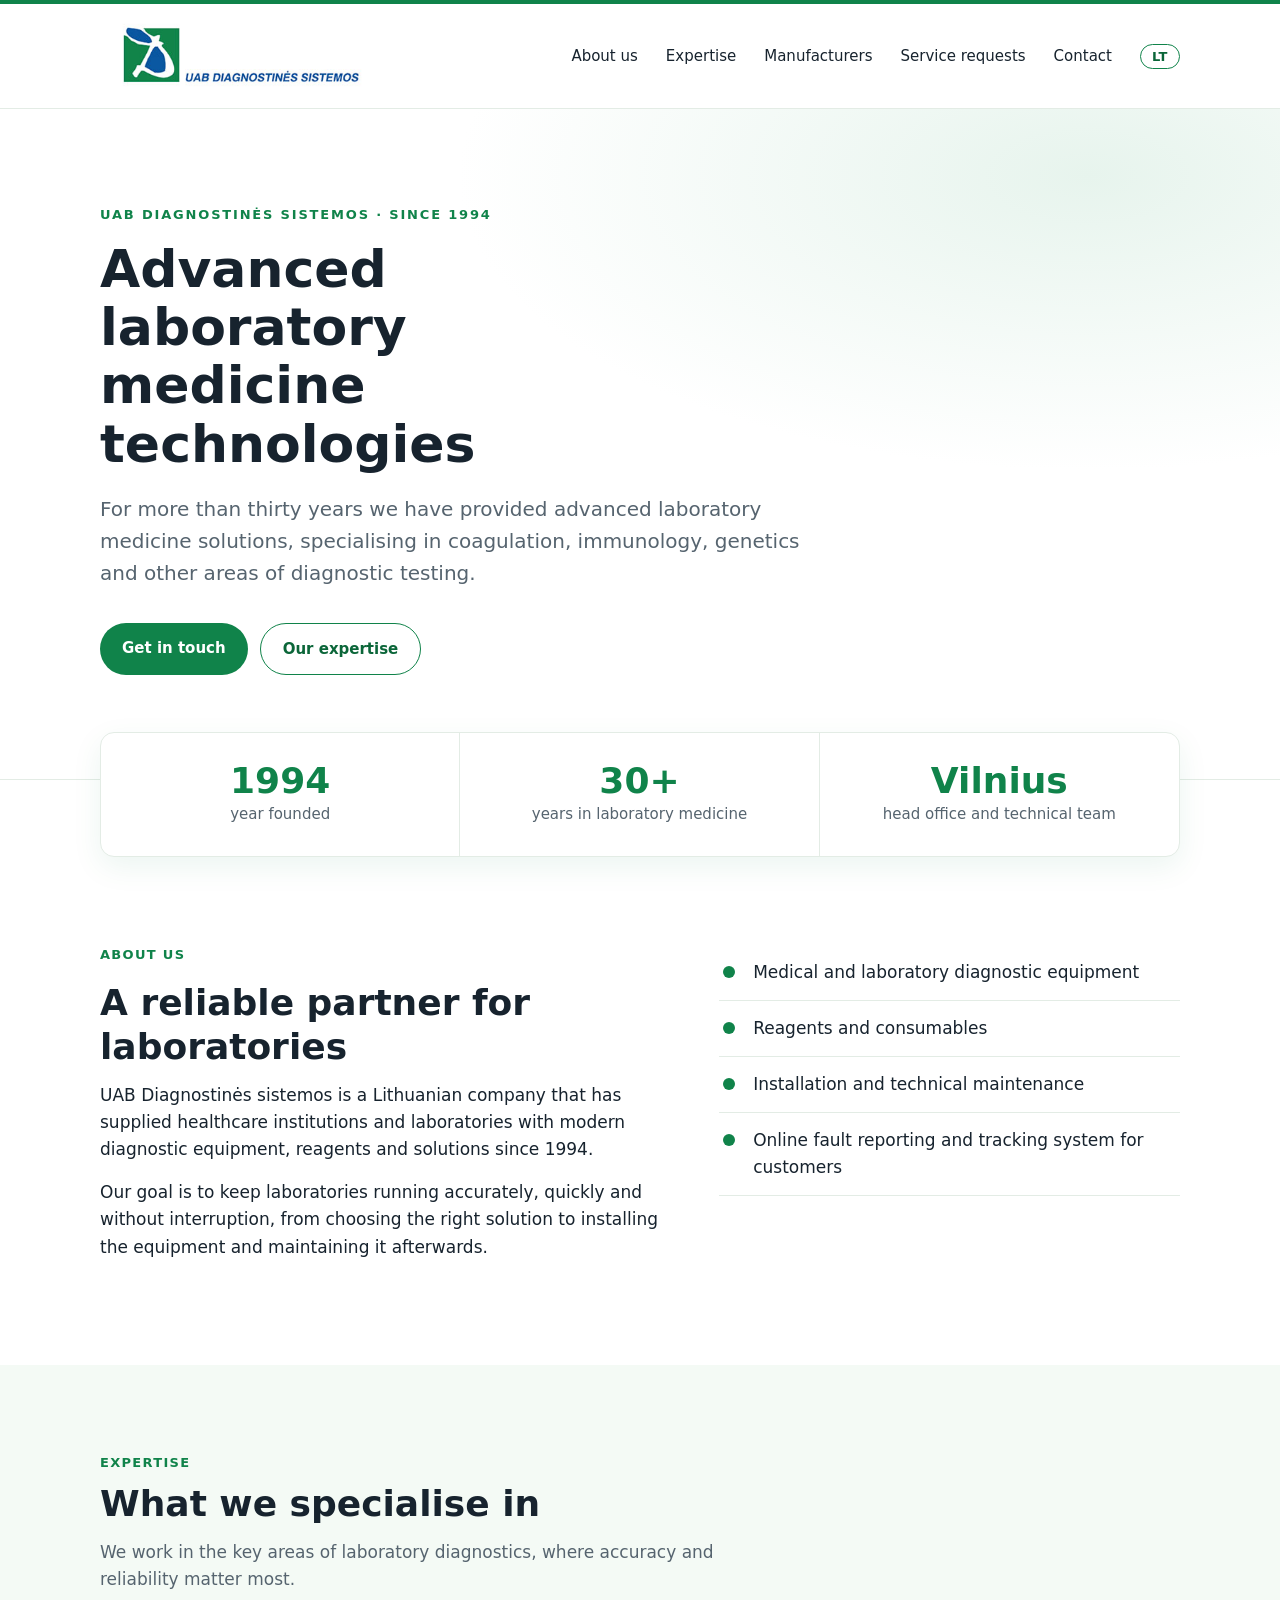
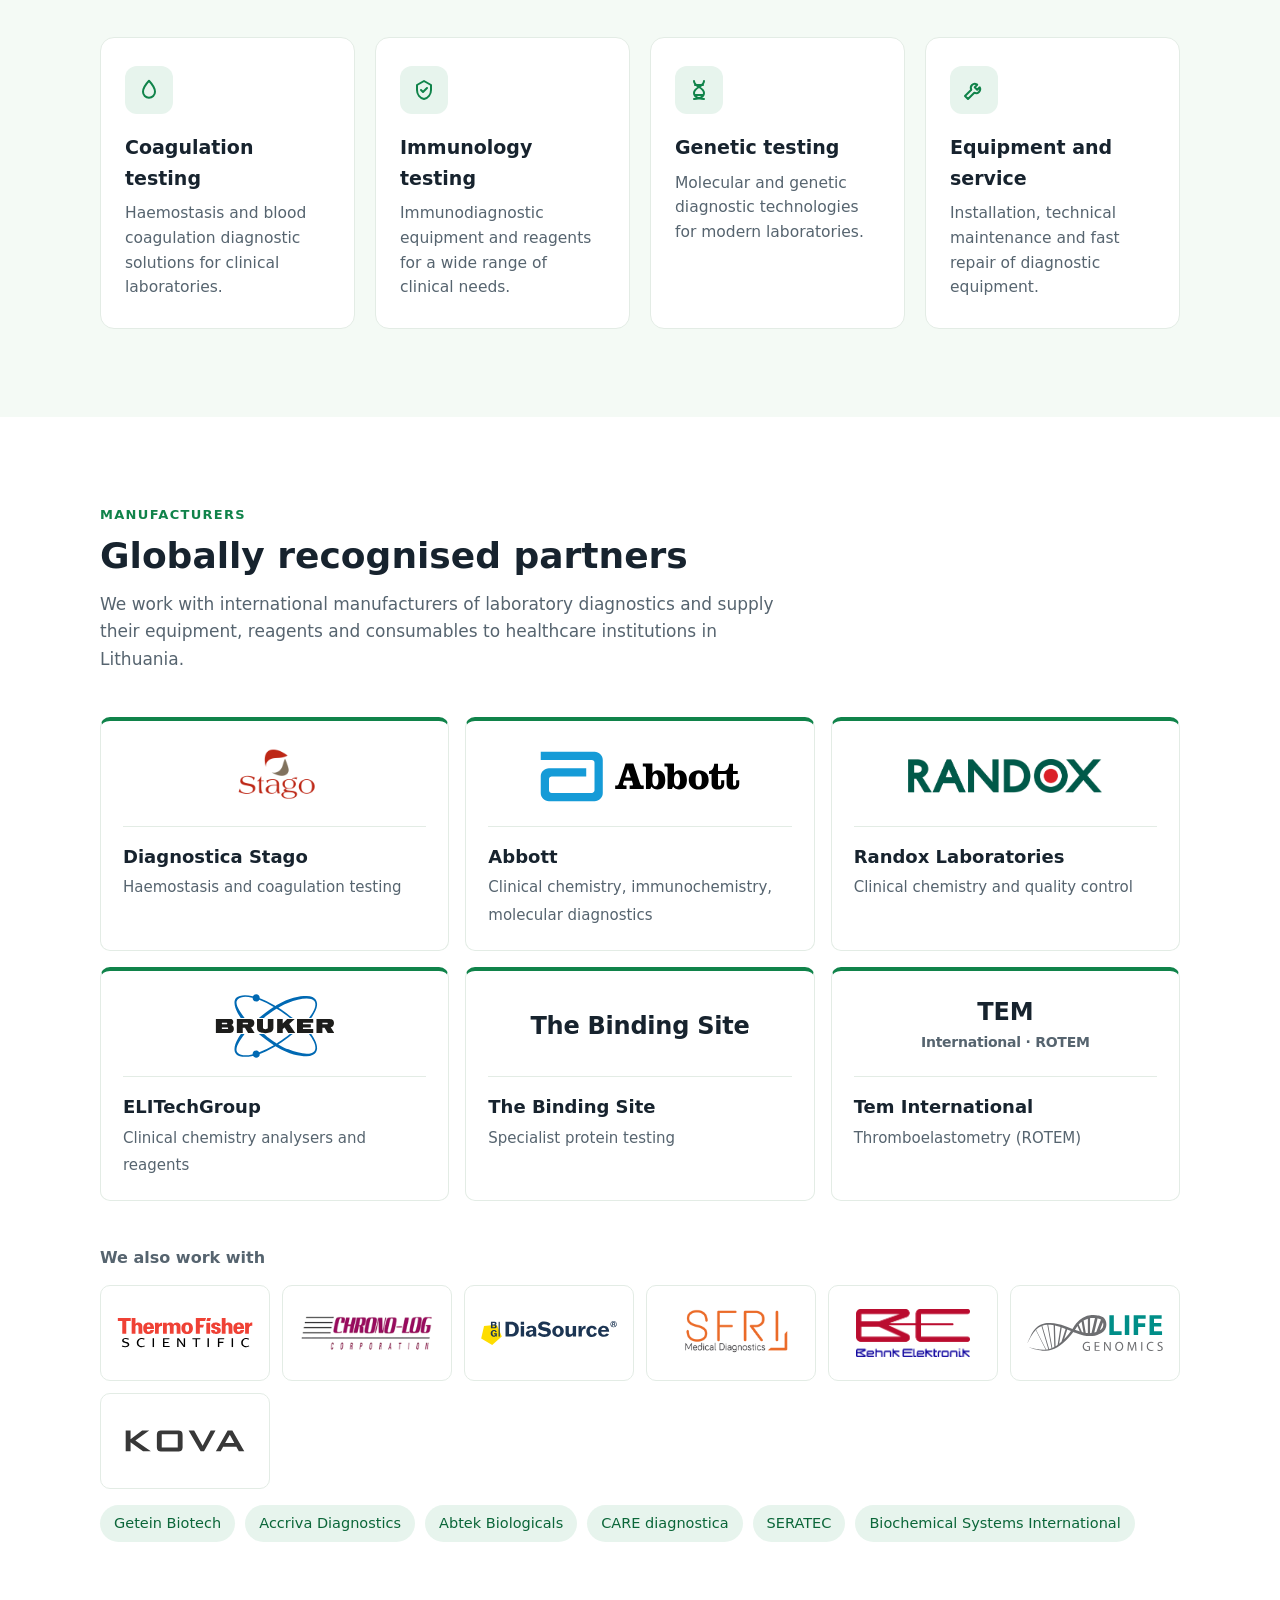
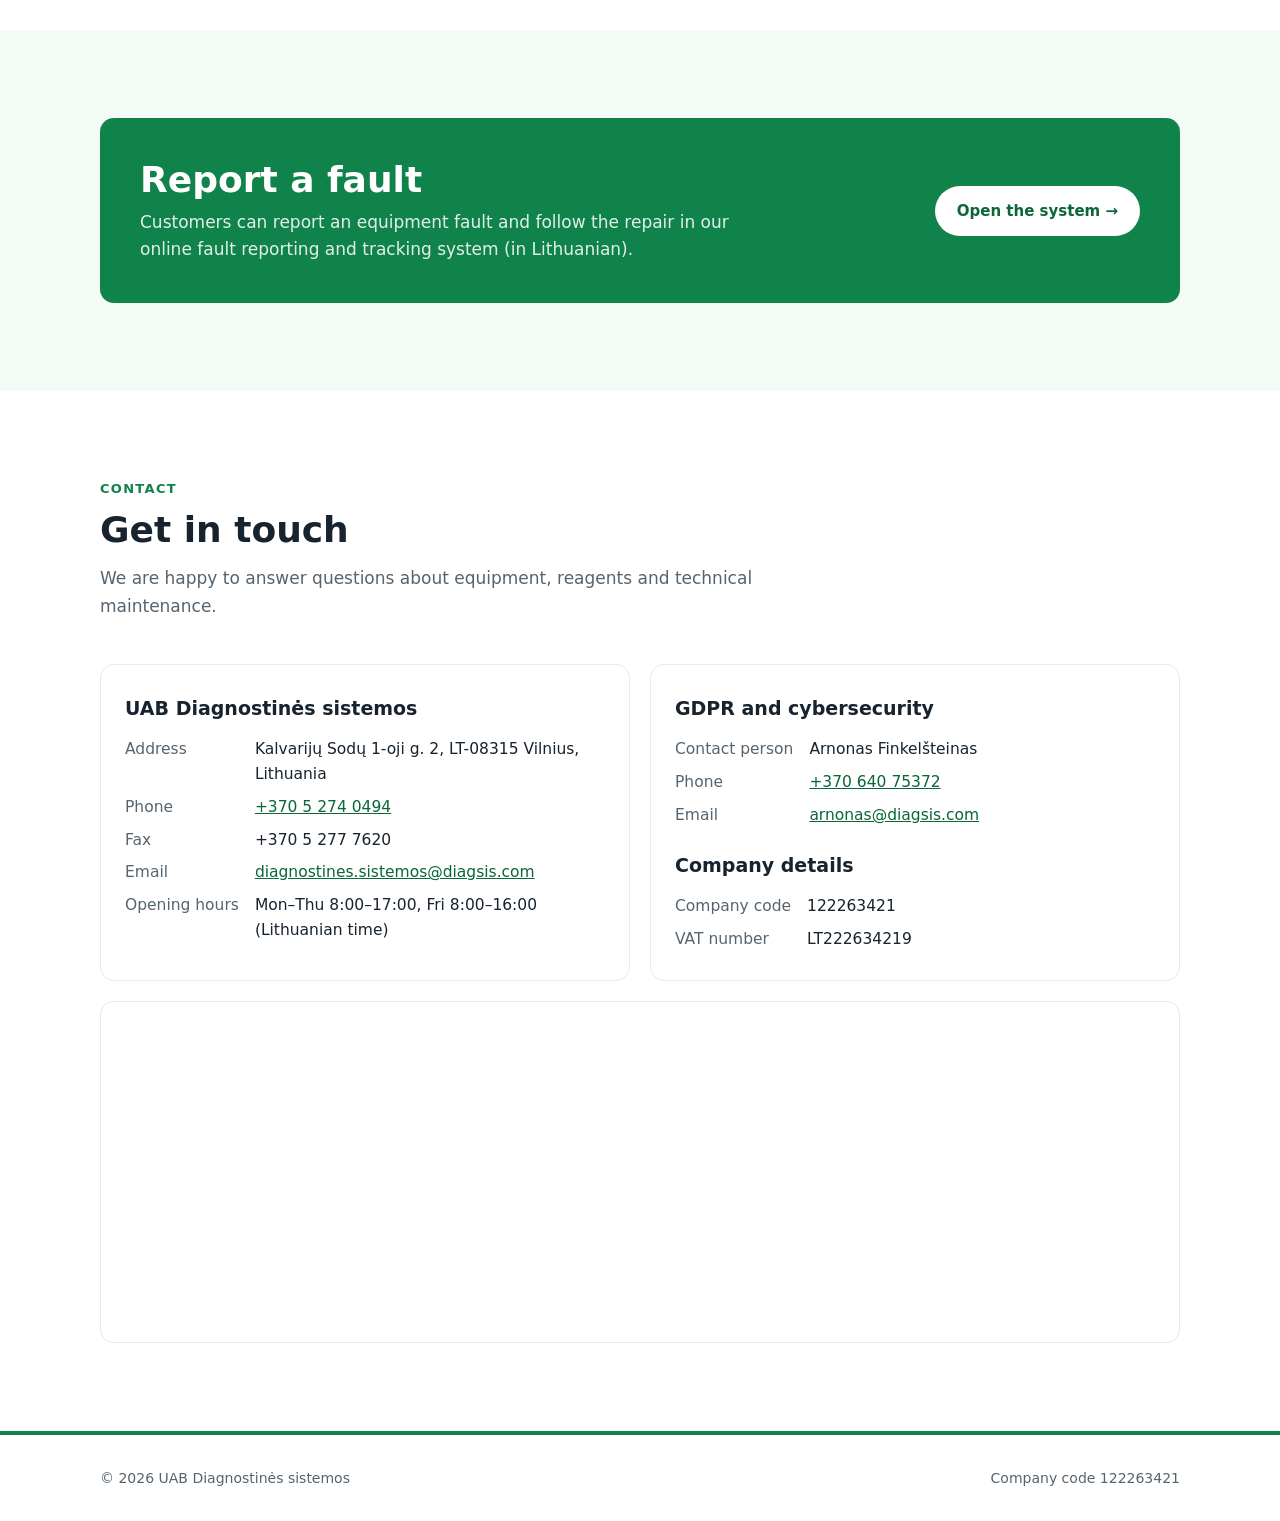
==== en.html @ 139d0784 "Angliška svetainės versija (en.html) ir LT/EN perjungiklis Co-Authored-By: Claude Opus 5 <noreply@an" ====
<!doctype html>
<html lang="en">
<head>
  <meta charset="utf-8">
  <meta name="viewport" content="width=device-width, initial-scale=1">
  <title>Diagnostinės sistemos – Advanced laboratory medicine technologies</title>
  <meta name="description" content="For more than thirty years we have provided advanced laboratory medicine solutions, specialising in coagulation, immunology, genetics and other diagnostic testing.">
  <link rel="alternate" hreflang="lt" href="index.html">
  <link rel="icon" href="img/diagnostines-sistemos.jpg">
  <style>
    :root {
      --green: #10834a;
      --green-dark: #0b6639;
      --green-soft: #e7f4ed;
      --green-line: #c9e5d6;
      --ink: #17232e;
      --muted: #56646f;
      --line: #e3ece5;
      --bg: #ffffff;
      --bg-soft: #f4faf5;
      --radius: 14px;
      --wrap: 1120px;
    }
    * { box-sizing: border-box; }
    html { scroll-behavior: smooth; }
    body {
      margin: 0; background: var(--bg); color: var(--ink);
      font-family: system-ui, -apple-system, "Segoe UI", Roboto, Arial, sans-serif;
      line-height: 1.6; font-size: 17px;
    }
    a { color: var(--green-dark); }
    img { max-width: 100%; height: auto; display: block; }
    .wrap { max-width: var(--wrap); margin: 0 auto; padding: 0 20px; }

    /* Antraštė */
    header {
      position: sticky; top: 0; z-index: 10; background: rgba(255,255,255,.96);
      border-top: 4px solid var(--green); border-bottom: 1px solid var(--line); backdrop-filter: blur(6px);
    }
    .nav { display: flex; align-items: center; justify-content: space-between; gap: 16px; height: 104px; }
    .nav img { height: 76px; width: auto; }
    .nav ul { list-style: none; display: flex; gap: 28px; margin: 0; padding: 0; }
    .nav ul a { color: var(--ink); text-decoration: none; font-weight: 500; font-size: 15px; white-space: nowrap; }
    .nav ul a:hover { color: var(--green); }
    .nav .lang a { border: 1.5px solid var(--green); border-radius: 999px; padding: 4px 11px; color: var(--green-dark); font-weight: 600; font-size: 13px; letter-spacing: .04em; }
    .nav .lang a:hover { background: var(--green-soft); }
    @media (max-width: 1080px) { .nav img { height: 60px; } .nav ul { gap: 18px; } .nav ul a { font-size: 14px; } }
    @media (max-width: 760px) {
      .nav { height: 80px; }
      .nav img { height: 54px; }
      .nav ul li:not(.lang) { display: none; }
    }

    /* Pagrindinis blokas */
    .hero {
      background: radial-gradient(900px 420px at 85% 10%, var(--green-soft), transparent 70%), #fff;
      color: var(--ink); padding: 96px 0 104px; border-bottom: 1px solid var(--line);
    }
    .hero .eyebrow { text-transform: uppercase; letter-spacing: .14em; font-size: 13px; color: var(--green); font-weight: 600; margin: 0 0 14px; }
    .hero h1 { font-size: clamp(32px, 5vw, 52px); line-height: 1.12; margin: 0 0 20px; max-width: 16ch; font-weight: 700; color: var(--ink); }
    .hero p.lead { font-size: clamp(17px, 2vw, 20px); max-width: 58ch; margin: 0 0 34px; color: var(--muted); }
    .btns { display: flex; flex-wrap: wrap; gap: 12px; }
    .btn {
      display: inline-block; padding: 13px 22px; border-radius: 999px; font-weight: 600;
      text-decoration: none; font-size: 15px; transition: background .2s, color .2s;
    }
    .btn-primary { background: var(--green); color: #fff; }
    .btn-primary:hover { background: var(--green-dark); }
    .btn-outline { border: 1.5px solid var(--green); color: var(--green-dark); }
    .btn-outline:hover { background: var(--green-soft); }
    .btn-light { background: #fff; color: var(--green-dark); }
    .btn-light:hover { background: var(--green-soft); }

    /* Skaičiai */
    .facts { margin-top: -48px; }
    .facts .grid {
      display: grid; grid-template-columns: repeat(3, 1fr); background: #fff;
      border-radius: var(--radius); border: 1px solid var(--line); box-shadow: 0 10px 30px rgba(16,131,74,.08); overflow: hidden;
    }
    .fact { padding: 28px 24px; text-align: center; border-right: 1px solid var(--line); }
    .fact:last-child { border-right: 0; }
    .fact b { display: block; font-size: 36px; color: var(--green); line-height: 1.1; }
    .fact span { color: var(--muted); font-size: 15px; }
    @media (max-width: 640px) {
      .facts .grid { grid-template-columns: 1fr; }
      .fact { border-right: 0; border-bottom: 1px solid var(--line); }
      .fact:last-child { border-bottom: 0; }
    }

    /* Skyriai */
    section { padding: 88px 0; }
    section.soft { background: var(--bg-soft); }
    h2 { font-size: clamp(26px, 3.4vw, 36px); margin: 0 0 14px; line-height: 1.2; }
    .intro { color: var(--muted); max-width: 64ch; margin: 0 0 44px; }
    .kicker { color: var(--green); font-weight: 600; text-transform: uppercase; letter-spacing: .1em; font-size: 13px; margin: 0 0 8px; }

    .about { display: grid; grid-template-columns: 1.1fr .9fr; gap: 56px; align-items: start; }
    .about p { margin: 0 0 16px; }
    .about ul { margin: 0; padding: 0; list-style: none; }
    .about li { padding: 14px 0 14px 34px; border-bottom: 1px solid var(--line); position: relative; }
    .about li::before {
      content: ""; position: absolute; left: 4px; top: 21px; width: 12px; height: 12px;
      border-radius: 50%; background: var(--green);
    }
    @media (max-width: 820px) { .about { grid-template-columns: 1fr; gap: 28px; } }

    .cards { display: grid; grid-template-columns: repeat(auto-fit, minmax(240px, 1fr)); gap: 20px; }
    .card {
      transition: border-color .2s, box-shadow .2s;
      background: #fff; border: 1px solid var(--line); border-radius: var(--radius); padding: 28px 24px;
    }
    .card .icon {
      width: 48px; height: 48px; border-radius: 12px; display: grid; place-items: center;
      background: var(--green-soft); color: var(--green); margin-bottom: 18px;
    }
    .card h3 { margin: 0 0 8px; font-size: 19px; }
    .card:hover { border-color: var(--green-line); box-shadow: 0 8px 24px rgba(16,131,74,.08); }
    .card p { margin: 0; color: var(--muted); font-size: 15.5px; }

    /* Gamintojai */
    .brands { display: grid; grid-template-columns: repeat(auto-fit, minmax(300px, 1fr)); gap: 16px; }
    .brand {
      background: #fff; border: 1px solid var(--line); border-top: 4px solid var(--green);
      border-radius: 10px; padding: 22px; transition: box-shadow .2s;
    }
    .brand:hover { box-shadow: 0 8px 24px rgba(16,131,74,.08); }
    .brand .logo {
      height: 84px; display: flex; align-items: center; justify-content: center;
      margin-bottom: 16px; padding-bottom: 16px; border-bottom: 1px solid var(--line);
    }
    .brand .logo img { max-height: 64px; max-width: 200px; width: auto; object-fit: contain; }
    .brand .logo img.tall { max-height: 84px; }
    .wordmark { font-size: 24px; font-weight: 700; letter-spacing: -.01em; color: var(--ink); text-align: center; line-height: 1.15; }
    .brand b { display: block; font-size: 18px; margin-bottom: 2px; }
    .brand span { color: var(--muted); font-size: 15px; }
    .logowall {
      display: grid; grid-template-columns: repeat(auto-fill, minmax(160px, 1fr)); gap: 12px;
      margin: 0 0 16px; padding: 0; list-style: none;
    }
    .logowall li {
      background: #fff; border: 1px solid var(--line); border-radius: 10px; height: 96px;
      display: flex; align-items: center; justify-content: center; padding: 16px;
    }
    .logowall img { max-height: 48px; max-width: 100%; width: auto; object-fit: contain; }
    .more { margin-top: 44px; }
    .more h3 { font-size: 16px; margin: 0 0 14px; color: var(--muted); font-weight: 600; }
    .chips { display: flex; flex-wrap: wrap; gap: 10px; margin: 0; padding: 0; list-style: none; }
    .chips li {
      background: var(--green-soft); color: var(--green-dark); border-radius: 999px;
      padding: 7px 14px; font-size: 14.5px; font-weight: 500;
    }
    @media (max-width: 360px) { .brands { grid-template-columns: 1fr; } }

    /* Gedimų sistema */
    .cta {
      display: flex; align-items: center; justify-content: space-between; gap: 28px; flex-wrap: wrap;
      background: var(--green); color: #fff; border-radius: var(--radius); padding: 40px;
    }
    .cta h2 { color: #fff; margin-bottom: 8px; }
    .cta p { margin: 0; opacity: .88; max-width: 56ch; }

    /* Kontaktai */
    .contact { display: grid; grid-template-columns: 1fr 1fr; gap: 20px; }
    .contact .card h3 { margin-bottom: 14px; }
    .contact dl { margin: 0; display: grid; grid-template-columns: auto 1fr; gap: 8px 16px; font-size: 15.5px; }
    .contact dt { color: var(--muted); }
    .contact dd { margin: 0; overflow-wrap: anywhere; }
    .map { grid-column: 1 / -1; border-radius: var(--radius); overflow: hidden; border: 1px solid var(--line); }
    .map iframe { width: 100%; height: 340px; border: 0; display: block; }
    @media (max-width: 760px) { .contact { grid-template-columns: 1fr; } .cta { padding: 28px; } }

    footer { background: #fff; color: var(--muted); border-top: 4px solid var(--green); padding: 32px 0; font-size: 14px; }
    footer .wrap { display: flex; justify-content: space-between; gap: 16px; flex-wrap: wrap; }
  </style>
</head>
<body>

  <header>
    <div class="wrap nav">
      <a href="#"><img src="img/diagnostines-sistemos.jpg" alt="UAB Diagnostinės sistemos" width="400" height="107"></a>
      <ul>
        <li><a href="#about">About us</a></li>
        <li><a href="#expertise">Expertise</a></li>
        <li><a href="#manufacturers">Manufacturers</a></li>
        <li><a href="#service">Service requests</a></li>
        <li><a href="#contact">Contact</a></li>
        <li class="lang"><a href="index.html" hreflang="lt" lang="lt">LT</a></li>
      </ul>
    </div>
  </header>

  <main>
    <div class="hero">
      <div class="wrap">
        <p class="eyebrow">UAB Diagnostinės sistemos · since 1994</p>
        <h1>Advanced laboratory medicine technologies</h1>
        <p class="lead">For more than thirty years we have provided advanced laboratory medicine solutions, specialising in coagulation, immunology, genetics and other areas of diagnostic testing.</p>
        <div class="btns">
          <a class="btn btn-primary" href="#contact">Get in touch</a>
          <a class="btn btn-outline" href="#expertise">Our expertise</a>
        </div>
      </div>
    </div>

    <div class="wrap facts">
      <div class="grid">
        <div class="fact"><b>1994</b><span>year founded</span></div>
        <div class="fact"><b>30+</b><span>years in laboratory medicine</span></div>
        <div class="fact"><b>Vilnius</b><span>head office and technical team</span></div>
      </div>
    </div>

    <section id="about">
      <div class="wrap about">
        <div>
          <p class="kicker">About us</p>
          <h2>A reliable partner for laboratories</h2>
          <p>UAB Diagnostinės sistemos is a Lithuanian company that has supplied healthcare institutions and laboratories with modern diagnostic equipment, reagents and solutions since 1994.</p>
          <p>Our goal is to keep laboratories running accurately, quickly and without interruption, from choosing the right solution to installing the equipment and maintaining it afterwards.</p>
        </div>
        <ul>
          <li>Medical and laboratory diagnostic equipment</li>
          <li>Reagents and consumables</li>
          <li>Installation and technical maintenance</li>
          <li>Online fault reporting and tracking system for customers</li>
        </ul>
      </div>
    </section>

    <section id="expertise" class="soft">
      <div class="wrap">
        <p class="kicker">Expertise</p>
        <h2>What we specialise in</h2>
        <p class="intro">We work in the key areas of laboratory diagnostics, where accuracy and reliability matter most.</p>
        <div class="cards">
          <div class="card">
            <div class="icon"><svg width="24" height="24" viewBox="0 0 24 24" fill="none" stroke="currentColor" stroke-width="2" stroke-linecap="round" stroke-linejoin="round"><path d="M12 2.7s6 6.4 6 11a6 6 0 0 1-12 0c0-4.6 6-11 6-11z"/></svg></div>
            <h3>Coagulation testing</h3>
            <p>Haemostasis and blood coagulation diagnostic solutions for clinical laboratories.</p>
          </div>
          <div class="card">
            <div class="icon"><svg width="24" height="24" viewBox="0 0 24 24" fill="none" stroke="currentColor" stroke-width="2" stroke-linecap="round" stroke-linejoin="round"><path d="M12 3l7 4v5c0 4.5-3 8-7 9-4-1-7-4.5-7-9V7l7-4z"/><path d="M9 12l2 2 4-4"/></svg></div>
            <h3>Immunology testing</h3>
            <p>Immunodiagnostic equipment and reagents for a wide range of clinical needs.</p>
          </div>
          <div class="card">
            <div class="icon"><svg width="24" height="24" viewBox="0 0 24 24" fill="none" stroke="currentColor" stroke-width="2" stroke-linecap="round" stroke-linejoin="round"><path d="M7 3c0 6 10 6 10 12s-10 6-10 6"/><path d="M17 3c0 6-10 6-10 12s10 6 10 6"/><path d="M8 7h8M8 17h8"/></svg></div>
            <h3>Genetic testing</h3>
            <p>Molecular and genetic diagnostic technologies for modern laboratories.</p>
          </div>
          <div class="card">
            <div class="icon"><svg width="24" height="24" viewBox="0 0 24 24" fill="none" stroke="currentColor" stroke-width="2" stroke-linecap="round" stroke-linejoin="round"><path d="M14.7 6.3a4 4 0 0 0-5.4 5.4L3 18l3 3 6.3-6.3a4 4 0 0 0 5.4-5.4l-2.5 2.5-2.5-2.5 2.5-2.5z"/></svg></div>
            <h3>Equipment and service</h3>
            <p>Installation, technical maintenance and fast repair of diagnostic equipment.</p>
          </div>
        </div>
      </div>
    </section>

    <section id="manufacturers">
      <div class="wrap">
        <p class="kicker">Manufacturers</p>
        <h2>Globally recognised partners</h2>
        <p class="intro">We work with international manufacturers of laboratory diagnostics and supply their equipment, reagents and consumables to healthcare institutions in Lithuania.</p>
        <div class="brands">
          <div class="brand">
            <div class="logo"><img class="tall" src="img/gamintojai/stago.png" alt="Stago" loading="lazy"></div>
            <b>Diagnostica Stago</b><span>Haemostasis and coagulation testing</span>
          </div>
          <div class="brand">
            <div class="logo"><img src="img/gamintojai/abbott.svg" alt="Abbott" loading="lazy"></div>
            <b>Abbott</b><span>Clinical chemistry, immunochemistry, molecular diagnostics</span>
          </div>
          <div class="brand">
            <div class="logo"><img src="img/gamintojai/randox.png" alt="Randox" loading="lazy" style="max-height:34px"></div>
            <b>Randox Laboratories</b><span>Clinical chemistry and quality control</span>
          </div>
          <div class="brand">
            <div class="logo"><img src="img/gamintojai/elitech.svg" alt="ELITechGroup" loading="lazy"></div>
            <b>ELITechGroup</b><span>Clinical chemistry analysers and reagents</span>
          </div>
          <div class="brand">
            <div class="logo"><div class="wordmark">The Binding Site</div></div>
            <b>The Binding Site</b><span>Specialist protein testing</span>
          </div>
          <div class="brand">
            <div class="logo"><div class="wordmark">TEM<br><small style="font-size:14px;font-weight:600;color:var(--muted)">International · ROTEM</small></div></div>
            <b>Tem International</b><span>Thromboelastometry (ROTEM)</span>
          </div>
        </div>
        <div class="more">
          <h3>We also work with</h3>
          <ul class="logowall">
            <li><img src="img/gamintojai/thermofisher.svg" alt="Thermo Fisher Scientific" loading="lazy"></li>
            <li><img src="img/gamintojai/chronolog.png" alt="Chrono-log" loading="lazy"></li>
            <li><img src="img/gamintojai/diasource.svg" alt="DIAsource ImmunoAssays" loading="lazy" style="max-height:30px"></li>
            <li><img src="img/gamintojai/sfri.png" alt="SFRI" loading="lazy"></li>
            <li><img src="img/gamintojai/behnk.png" alt="Behnk Elektronik" loading="lazy"></li>
            <li><img src="img/gamintojai/lifegenomics.svg" alt="Life Genomics" loading="lazy"></li>
            <li><img src="img/gamintojai/kova.svg" alt="KOVA International" loading="lazy" style="max-height:36px"></li>
          </ul>
          <ul class="chips">
            <li>Getein Biotech</li>
            <li>Accriva Diagnostics</li>
            <li>Abtek Biologicals</li>
            <li>CARE diagnostica</li>
            <li>SERATEC</li>
            <li>Biochemical Systems International</li>
          </ul>
        </div>
      </div>
    </section>

    <section id="service" class="soft">
      <div class="wrap">
        <div class="cta">
          <div>
            <h2>Report a fault</h2>
            <p>Customers can report an equipment fault and follow the repair in our online fault reporting and tracking system (in Lithuanian).</p>
          </div>
          <a class="btn btn-light" href="http://diagsis.com/egkrks/" target="_blank" rel="noopener">Open the system →</a>
        </div>
      </div>
    </section>

    <section id="contact">
      <div class="wrap">
        <p class="kicker">Contact</p>
        <h2>Get in touch</h2>
        <p class="intro">We are happy to answer questions about equipment, reagents and technical maintenance.</p>
        <div class="contact">
          <div class="card">
            <h3>UAB Diagnostinės sistemos</h3>
            <dl>
              <dt>Address</dt><dd>Kalvarijų Sodų 1-oji g. 2, LT-08315 Vilnius, Lithuania</dd>
              <dt>Phone</dt><dd><a href="tel:+37052740494">+370 5 274 0494</a></dd>
              <dt>Fax</dt><dd>+370 5 277 7620</dd>
              <dt>Email</dt><dd><a href="mailto:diagnostines.sistemos@diagsis.com">diagnostines.sistemos@diagsis.com</a></dd>
              <dt>Opening hours</dt><dd>Mon–Thu 8:00–17:00, Fri 8:00–16:00 (Lithuanian time)</dd>
            </dl>
          </div>
          <div class="card">
            <h3>GDPR and cybersecurity</h3>
            <dl>
              <dt>Contact person</dt><dd>Arnonas Finkelšteinas</dd>
              <dt>Phone</dt><dd><a href="tel:+37064075372">+370 640 75372</a></dd>
              <dt>Email</dt><dd><a href="mailto:arnonas@diagsis.com">arnonas@diagsis.com</a></dd>
            </dl>
            <h3 style="margin-top:22px">Company details</h3>
            <dl>
              <dt>Company code</dt><dd>122263421</dd>
              <dt>VAT number</dt><dd>LT222634219</dd>
            </dl>
          </div>
          <div class="map">
            <iframe title="Map" loading="lazy"
              src="https://www.google.com/maps?q=Kalvarij%C5%B3+Sod%C5%B3+1-oji+g.+2,+Vilnius&output=embed&hl=en"></iframe>
          </div>
        </div>
      </div>
    </section>
  </main>

  <footer>
    <div class="wrap">
      <span>© <span id="metai">2026</span> UAB Diagnostinės sistemos</span>
      <span>Company code 122263421</span>
    </div>
  </footer>

  <script>document.getElementById('metai').textContent = new Date().getFullYear();</script>
</body>
</html>
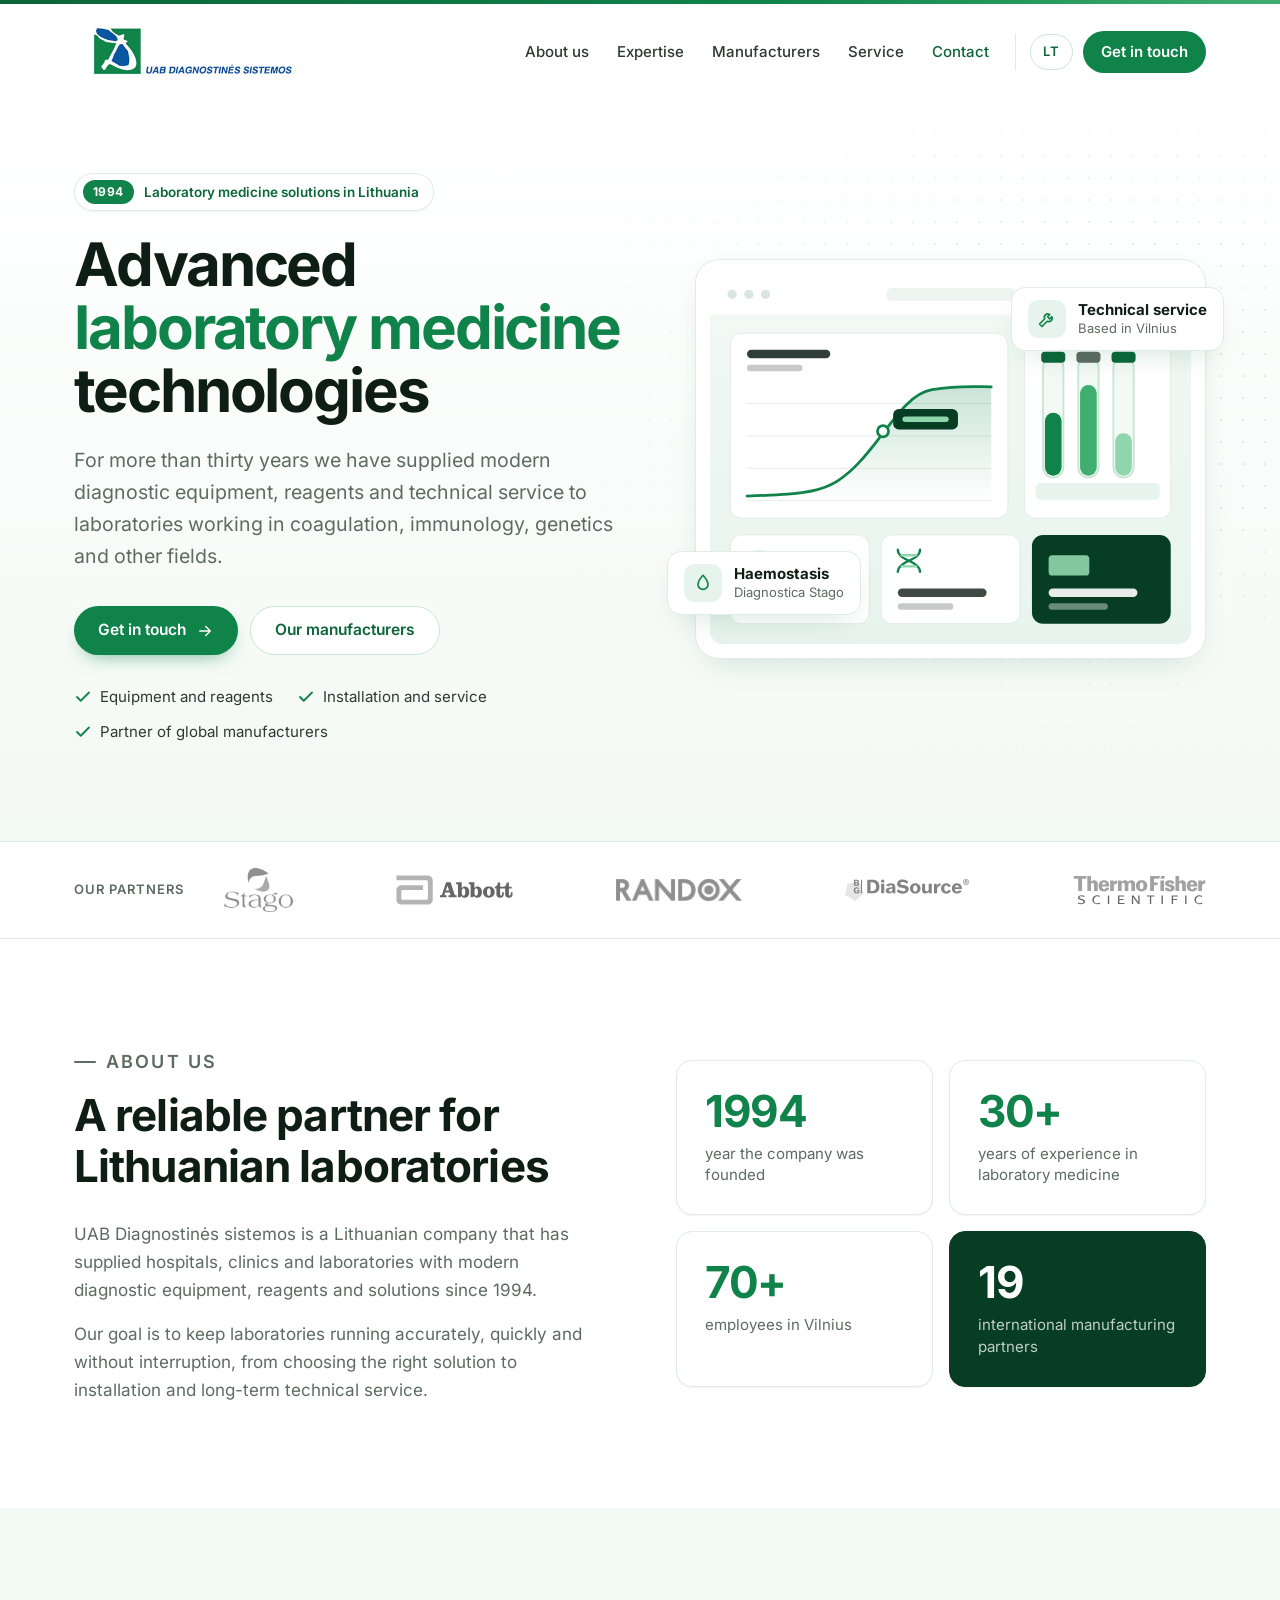
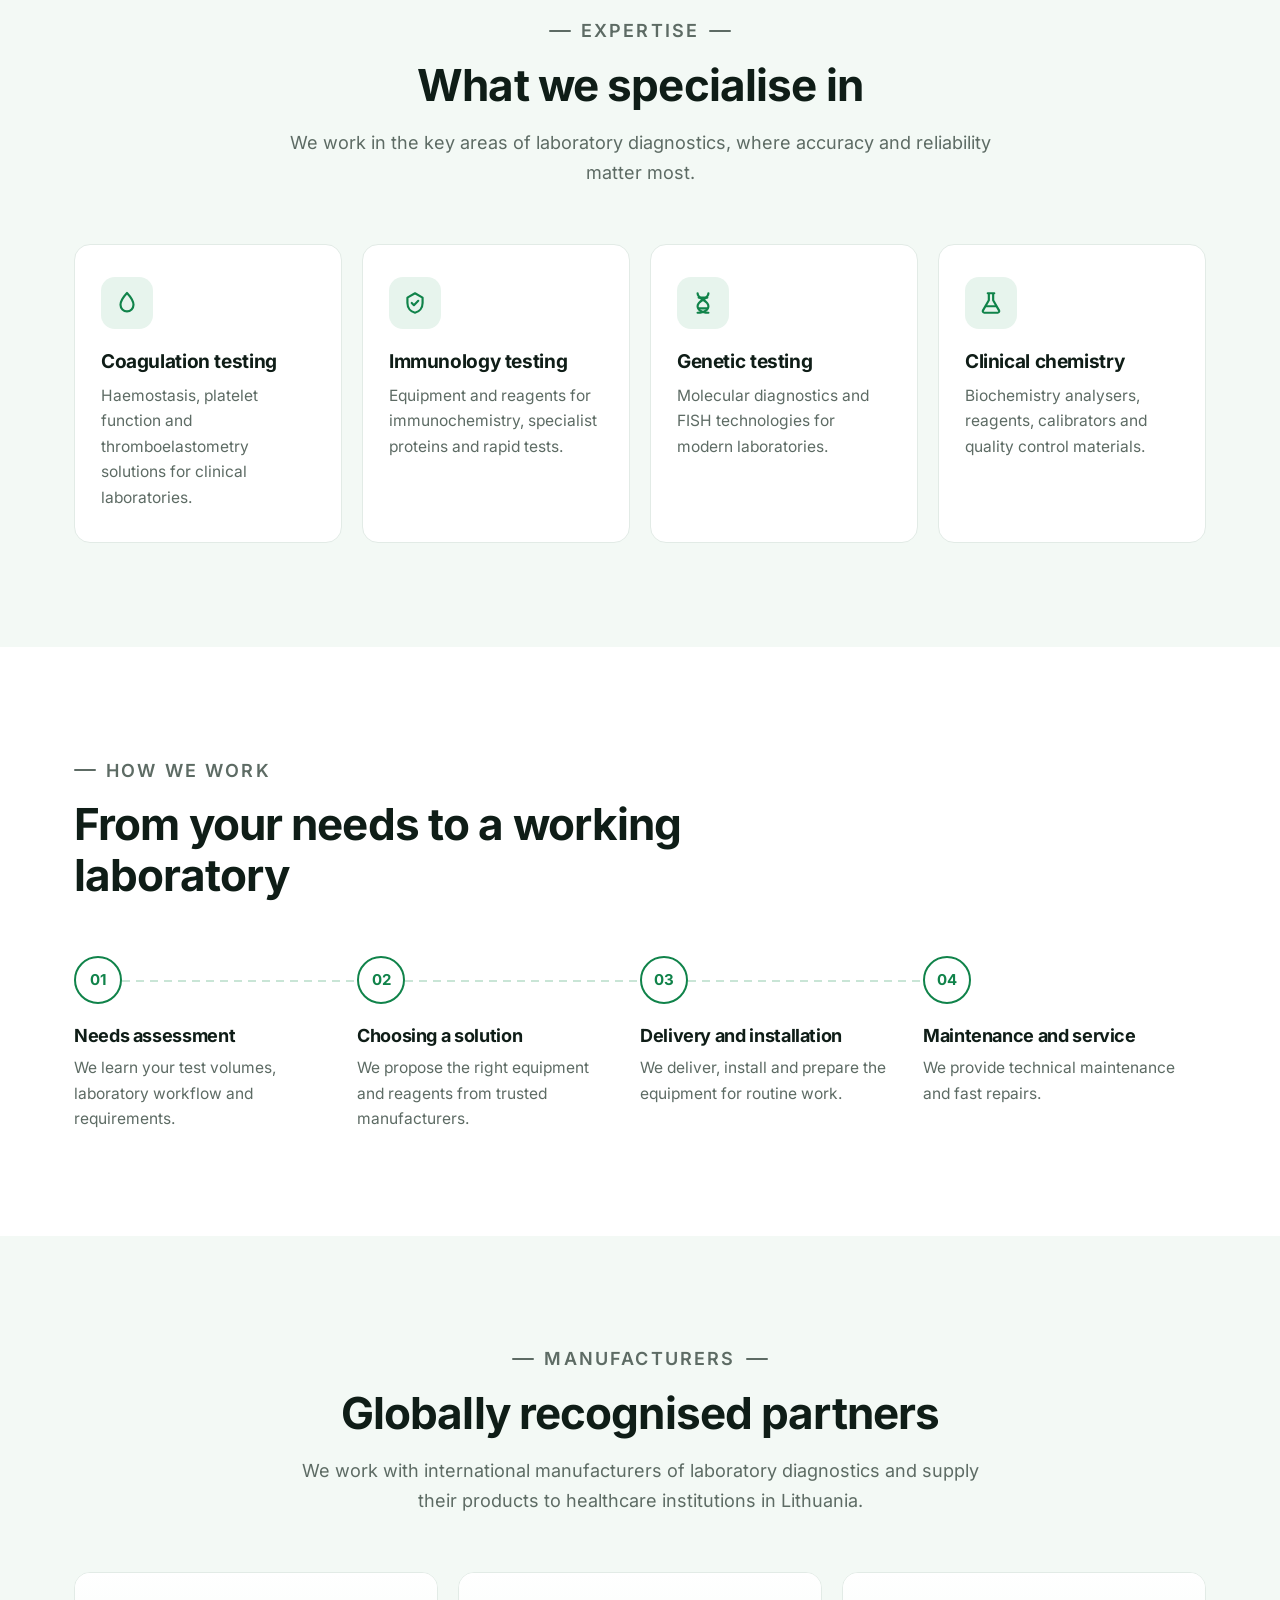
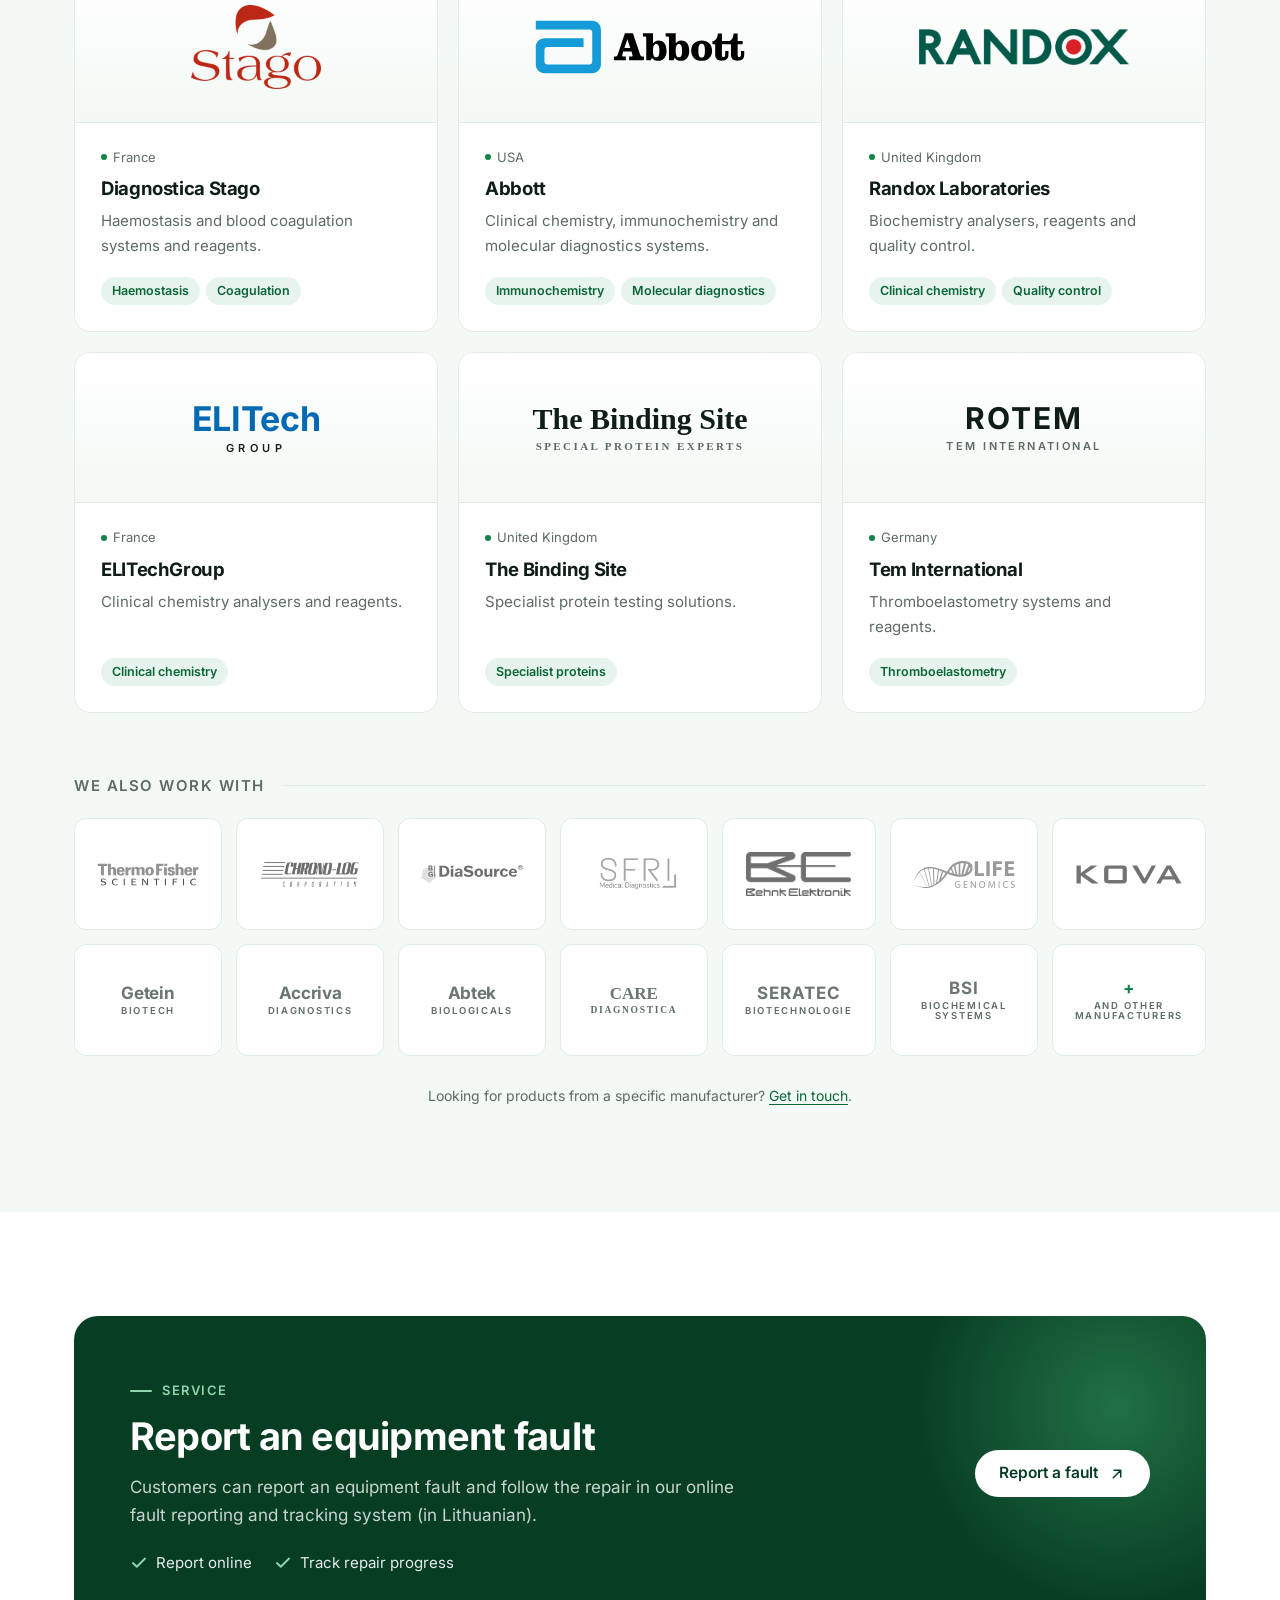
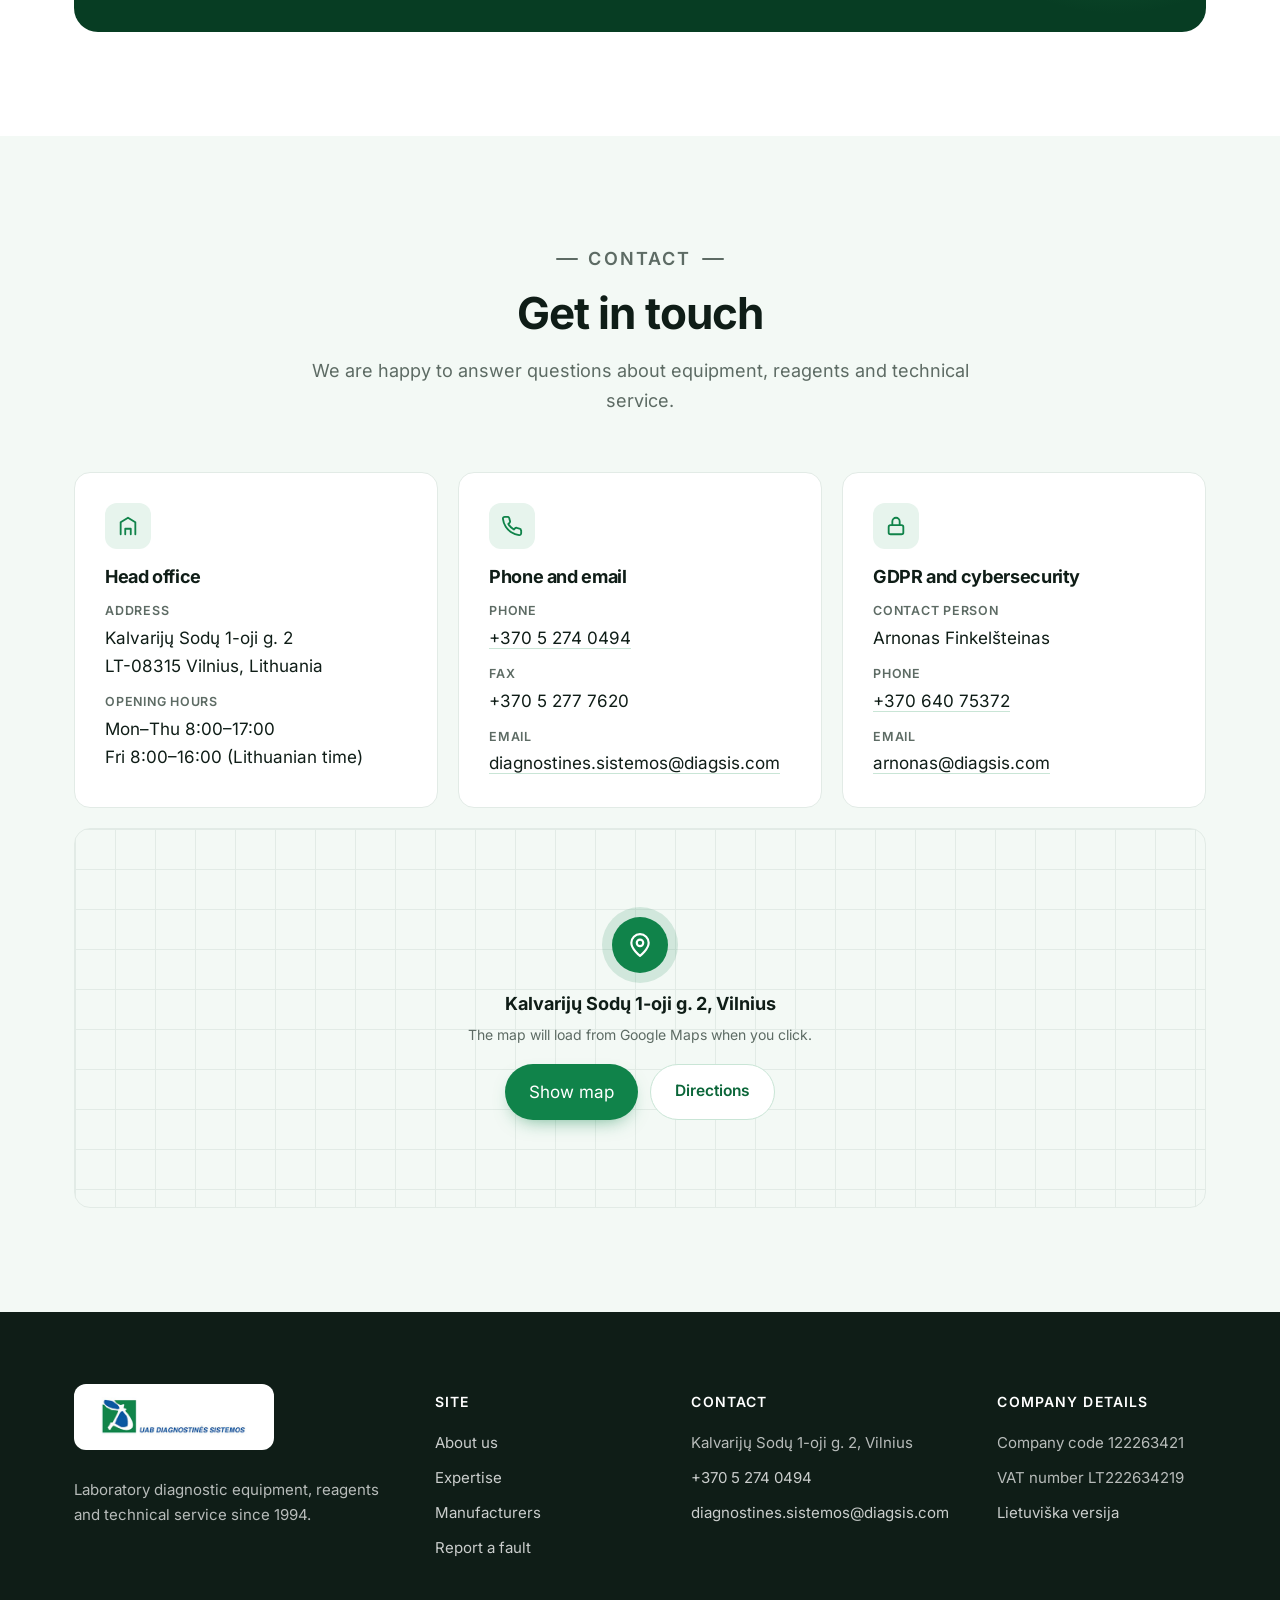
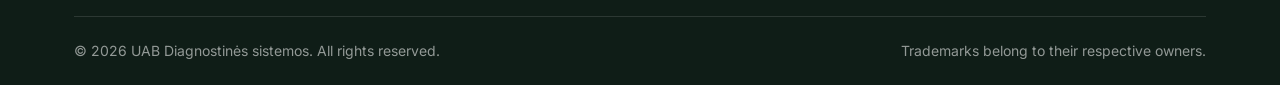
==== commit 52b16fb3: "Profesionalus dizainas: bendras CSS/JS, partnerių skiltis, telefono meniu, SEO Co-Authored-By: Claud" ====
--- a/en.html
+++ b/en.html
@@ -4,370 +4,430 @@
   <meta charset="utf-8">
   <meta name="viewport" content="width=device-width, initial-scale=1">
   <title>Diagnostinės sistemos – Advanced laboratory medicine technologies</title>
-  <meta name="description" content="For more than thirty years we have provided advanced laboratory medicine solutions, specialising in coagulation, immunology, genetics and other diagnostic testing.">
-  <link rel="alternate" hreflang="lt" href="index.html">
-  <link rel="icon" href="img/diagnostines-sistemos.jpg">
-  <style>
-    :root {
-      --green: #10834a;
-      --green-dark: #0b6639;
-      --green-soft: #e7f4ed;
-      --green-line: #c9e5d6;
-      --ink: #17232e;
-      --muted: #56646f;
-      --line: #e3ece5;
-      --bg: #ffffff;
-      --bg-soft: #f4faf5;
-      --radius: 14px;
-      --wrap: 1120px;
+  <meta name="description" content="Since 1994 we have supplied laboratory diagnostic equipment, reagents and technical service in Lithuania: coagulation, immunology, genetics and more. Partner of Stago, Abbott, Randox and other manufacturers.">
+  <meta name="theme-color" content="#10834a">
+  <link rel="canonical" href="https://diagsis.com/en.html">
+  <link rel="alternate" hreflang="lt" href="https://diagsis.com/">
+  <link rel="alternate" hreflang="en" href="https://diagsis.com/en.html">
+  <link rel="alternate" hreflang="x-default" href="https://diagsis.com/">
+  <link rel="icon" type="image/png" href="img/favicon.png">
+  <link rel="apple-touch-icon" href="img/favicon.png">
+  <link rel="preload" href="fonts/inter-latin.woff2" as="font" type="font/woff2" crossorigin>
+  <link rel="preload" href="fonts/inter-latin-ext.woff2" as="font" type="font/woff2" crossorigin>
+  <meta property="og:type" content="website">
+  <meta property="og:locale" content="en_GB">
+  <meta property="og:site_name" content="UAB Diagnostinės sistemos">
+  <meta property="og:title" content="Advanced laboratory medicine technologies">
+  <meta property="og:description" content="Laboratory diagnostic equipment, reagents and technical service since 1994.">
+  <meta property="og:url" content="https://diagsis.com/en.html">
+  <meta property="og:image" content="https://diagsis.com/img/diagnostines-sistemos.jpg">
+  <link rel="stylesheet" href="css/style.css">
+  <script type="application/ld+json">
+  {
+    "@context": "https://schema.org",
+    "@type": "Organization",
+    "name": "UAB Diagnostinės sistemos",
+    "legalName": "UAB Diagnostinės sistemos",
+    "url": "https://diagsis.com/",
+    "logo": "https://diagsis.com/img/diagnostines-sistemos.jpg",
+    "foundingDate": "1994",
+    "vatID": "LT222634219",
+    "taxID": "122263421",
+    "email": "diagnostines.sistemos@diagsis.com",
+    "telephone": "+370 5 274 0494",
+    "faxNumber": "+370 5 277 7620",
+    "address": {
+      "@type": "PostalAddress",
+      "streetAddress": "Kalvarijų Sodų 1-oji g. 2",
+      "postalCode": "LT-08315",
+      "addressLocality": "Vilnius",
+      "addressCountry": "LT"
     }
-    * { box-sizing: border-box; }
-    html { scroll-behavior: smooth; }
-    body {
-      margin: 0; background: var(--bg); color: var(--ink);
-      font-family: system-ui, -apple-system, "Segoe UI", Roboto, Arial, sans-serif;
-      line-height: 1.6; font-size: 17px;
-    }
-    a { color: var(--green-dark); }
-    img { max-width: 100%; height: auto; display: block; }
-    .wrap { max-width: var(--wrap); margin: 0 auto; padding: 0 20px; }
-
-    /* Antraštė */
-    header {
-      position: sticky; top: 0; z-index: 10; background: rgba(255,255,255,.96);
-      border-top: 4px solid var(--green); border-bottom: 1px solid var(--line); backdrop-filter: blur(6px);
-    }
-    .nav { display: flex; align-items: center; justify-content: space-between; gap: 16px; height: 104px; }
-    .nav img { height: 76px; width: auto; }
-    .nav ul { list-style: none; display: flex; gap: 28px; margin: 0; padding: 0; }
-    .nav ul a { color: var(--ink); text-decoration: none; font-weight: 500; font-size: 15px; white-space: nowrap; }
-    .nav ul a:hover { color: var(--green); }
-    .nav .lang a { border: 1.5px solid var(--green); border-radius: 999px; padding: 4px 11px; color: var(--green-dark); font-weight: 600; font-size: 13px; letter-spacing: .04em; }
-    .nav .lang a:hover { background: var(--green-soft); }
-    @media (max-width: 1080px) { .nav img { height: 60px; } .nav ul { gap: 18px; } .nav ul a { font-size: 14px; } }
-    @media (max-width: 760px) {
-      .nav { height: 80px; }
-      .nav img { height: 54px; }
-      .nav ul li:not(.lang) { display: none; }
-    }
-
-    /* Pagrindinis blokas */
-    .hero {
-      background: radial-gradient(900px 420px at 85% 10%, var(--green-soft), transparent 70%), #fff;
-      color: var(--ink); padding: 96px 0 104px; border-bottom: 1px solid var(--line);
-    }
-    .hero .eyebrow { text-transform: uppercase; letter-spacing: .14em; font-size: 13px; color: var(--green); font-weight: 600; margin: 0 0 14px; }
-    .hero h1 { font-size: clamp(32px, 5vw, 52px); line-height: 1.12; margin: 0 0 20px; max-width: 16ch; font-weight: 700; color: var(--ink); }
-    .hero p.lead { font-size: clamp(17px, 2vw, 20px); max-width: 58ch; margin: 0 0 34px; color: var(--muted); }
-    .btns { display: flex; flex-wrap: wrap; gap: 12px; }
-    .btn {
-      display: inline-block; padding: 13px 22px; border-radius: 999px; font-weight: 600;
-      text-decoration: none; font-size: 15px; transition: background .2s, color .2s;
-    }
-    .btn-primary { background: var(--green); color: #fff; }
-    .btn-primary:hover { background: var(--green-dark); }
-    .btn-outline { border: 1.5px solid var(--green); color: var(--green-dark); }
-    .btn-outline:hover { background: var(--green-soft); }
-    .btn-light { background: #fff; color: var(--green-dark); }
-    .btn-light:hover { background: var(--green-soft); }
-
-    /* Skaičiai */
-    .facts { margin-top: -48px; }
-    .facts .grid {
-      display: grid; grid-template-columns: repeat(3, 1fr); background: #fff;
-      border-radius: var(--radius); border: 1px solid var(--line); box-shadow: 0 10px 30px rgba(16,131,74,.08); overflow: hidden;
-    }
-    .fact { padding: 28px 24px; text-align: center; border-right: 1px solid var(--line); }
-    .fact:last-child { border-right: 0; }
-    .fact b { display: block; font-size: 36px; color: var(--green); line-height: 1.1; }
-    .fact span { color: var(--muted); font-size: 15px; }
-    @media (max-width: 640px) {
-      .facts .grid { grid-template-columns: 1fr; }
-      .fact { border-right: 0; border-bottom: 1px solid var(--line); }
-      .fact:last-child { border-bottom: 0; }
-    }
-
-    /* Skyriai */
-    section { padding: 88px 0; }
-    section.soft { background: var(--bg-soft); }
-    h2 { font-size: clamp(26px, 3.4vw, 36px); margin: 0 0 14px; line-height: 1.2; }
-    .intro { color: var(--muted); max-width: 64ch; margin: 0 0 44px; }
-    .kicker { color: var(--green); font-weight: 600; text-transform: uppercase; letter-spacing: .1em; font-size: 13px; margin: 0 0 8px; }
-
-    .about { display: grid; grid-template-columns: 1.1fr .9fr; gap: 56px; align-items: start; }
-    .about p { margin: 0 0 16px; }
-    .about ul { margin: 0; padding: 0; list-style: none; }
-    .about li { padding: 14px 0 14px 34px; border-bottom: 1px solid var(--line); position: relative; }
-    .about li::before {
-      content: ""; position: absolute; left: 4px; top: 21px; width: 12px; height: 12px;
-      border-radius: 50%; background: var(--green);
-    }
-    @media (max-width: 820px) { .about { grid-template-columns: 1fr; gap: 28px; } }
-
-    .cards { display: grid; grid-template-columns: repeat(auto-fit, minmax(240px, 1fr)); gap: 20px; }
-    .card {
-      transition: border-color .2s, box-shadow .2s;
-      background: #fff; border: 1px solid var(--line); border-radius: var(--radius); padding: 28px 24px;
-    }
-    .card .icon {
-      width: 48px; height: 48px; border-radius: 12px; display: grid; place-items: center;
-      background: var(--green-soft); color: var(--green); margin-bottom: 18px;
-    }
-    .card h3 { margin: 0 0 8px; font-size: 19px; }
-    .card:hover { border-color: var(--green-line); box-shadow: 0 8px 24px rgba(16,131,74,.08); }
-    .card p { margin: 0; color: var(--muted); font-size: 15.5px; }
-
-    /* Gamintojai */
-    .brands { display: grid; grid-template-columns: repeat(auto-fit, minmax(300px, 1fr)); gap: 16px; }
-    .brand {
-      background: #fff; border: 1px solid var(--line); border-top: 4px solid var(--green);
-      border-radius: 10px; padding: 22px; transition: box-shadow .2s;
-    }
-    .brand:hover { box-shadow: 0 8px 24px rgba(16,131,74,.08); }
-    .brand .logo {
-      height: 84px; display: flex; align-items: center; justify-content: center;
-      margin-bottom: 16px; padding-bottom: 16px; border-bottom: 1px solid var(--line);
-    }
-    .brand .logo img { max-height: 64px; max-width: 200px; width: auto; object-fit: contain; }
-    .brand .logo img.tall { max-height: 84px; }
-    .wordmark { font-size: 24px; font-weight: 700; letter-spacing: -.01em; color: var(--ink); text-align: center; line-height: 1.15; }
-    .brand b { display: block; font-size: 18px; margin-bottom: 2px; }
-    .brand span { color: var(--muted); font-size: 15px; }
-    .logowall {
-      display: grid; grid-template-columns: repeat(auto-fill, minmax(160px, 1fr)); gap: 12px;
-      margin: 0 0 16px; padding: 0; list-style: none;
-    }
-    .logowall li {
-      background: #fff; border: 1px solid var(--line); border-radius: 10px; height: 96px;
-      display: flex; align-items: center; justify-content: center; padding: 16px;
-    }
-    .logowall img { max-height: 48px; max-width: 100%; width: auto; object-fit: contain; }
-    .more { margin-top: 44px; }
-    .more h3 { font-size: 16px; margin: 0 0 14px; color: var(--muted); font-weight: 600; }
-    .chips { display: flex; flex-wrap: wrap; gap: 10px; margin: 0; padding: 0; list-style: none; }
-    .chips li {
-      background: var(--green-soft); color: var(--green-dark); border-radius: 999px;
-      padding: 7px 14px; font-size: 14.5px; font-weight: 500;
-    }
-    @media (max-width: 360px) { .brands { grid-template-columns: 1fr; } }
-
-    /* Gedimų sistema */
-    .cta {
-      display: flex; align-items: center; justify-content: space-between; gap: 28px; flex-wrap: wrap;
-      background: var(--green); color: #fff; border-radius: var(--radius); padding: 40px;
-    }
-    .cta h2 { color: #fff; margin-bottom: 8px; }
-    .cta p { margin: 0; opacity: .88; max-width: 56ch; }
-
-    /* Kontaktai */
-    .contact { display: grid; grid-template-columns: 1fr 1fr; gap: 20px; }
-    .contact .card h3 { margin-bottom: 14px; }
-    .contact dl { margin: 0; display: grid; grid-template-columns: auto 1fr; gap: 8px 16px; font-size: 15.5px; }
-    .contact dt { color: var(--muted); }
-    .contact dd { margin: 0; overflow-wrap: anywhere; }
-    .map { grid-column: 1 / -1; border-radius: var(--radius); overflow: hidden; border: 1px solid var(--line); }
-    .map iframe { width: 100%; height: 340px; border: 0; display: block; }
-    @media (max-width: 760px) { .contact { grid-template-columns: 1fr; } .cta { padding: 28px; } }
-
-    footer { background: #fff; color: var(--muted); border-top: 4px solid var(--green); padding: 32px 0; font-size: 14px; }
-    footer .wrap { display: flex; justify-content: space-between; gap: 16px; flex-wrap: wrap; }
-  </style>
+  }
+  </script>
 </head>
 <body>
-
-  <header>
+  <a class="skip" href="#turinys">Skip to content</a>
+
+  <header class="site-header">
     <div class="wrap nav">
-      <a href="#"><img src="img/diagnostines-sistemos.jpg" alt="UAB Diagnostinės sistemos" width="400" height="107"></a>
-      <ul>
-        <li><a href="#about">About us</a></li>
-        <li><a href="#expertise">Expertise</a></li>
-        <li><a href="#manufacturers">Manufacturers</a></li>
-        <li><a href="#service">Service requests</a></li>
-        <li><a href="#contact">Contact</a></li>
-        <li class="lang"><a href="index.html" hreflang="lt" lang="lt">LT</a></li>
+      <a class="brand-link" href="#" aria-label="UAB Diagnostinės sistemos – home">
+        <img src="img/diagnostines-sistemos.jpg" alt="UAB Diagnostinės sistemos" width="400" height="107">
+      </a>
+      <button class="menu-toggle" type="button" aria-controls="menu" aria-expanded="false">
+        <span></span><b class="visually-hidden">Menu</b>
+      </button>
+      <ul class="menu" id="menu">
+        <li><a href="#apie">About us</a></li>
+        <li><a href="#sritys">Expertise</a></li>
+        <li><a href="#gamintojai">Manufacturers</a></li>
+        <li><a href="#gedimai">Service</a></li>
+        <li><a href="#kontaktai">Contact</a></li>
+        <li class="lang"><a href="index.html" hreflang="lt" lang="lt" aria-label="Lietuviška versija">LT</a></li>
+        <li class="cta-link"><a href="#kontaktai">Get in touch</a></li>
       </ul>
     </div>
   </header>
 
-  <main>
-    <div class="hero">
-      <div class="wrap">
-        <p class="eyebrow">UAB Diagnostinės sistemos · since 1994</p>
-        <h1>Advanced laboratory medicine technologies</h1>
-        <p class="lead">For more than thirty years we have provided advanced laboratory medicine solutions, specialising in coagulation, immunology, genetics and other areas of diagnostic testing.</p>
-        <div class="btns">
-          <a class="btn btn-primary" href="#contact">Get in touch</a>
-          <a class="btn btn-outline" href="#expertise">Our expertise</a>
-        </div>
+  <main id="turinys">
+    <section class="hero">
+      <div class="wrap hero-grid">
+        <div>
+          <p class="eyebrow"><b>1994</b> Laboratory medicine solutions in Lithuania</p>
+          <h1>Advanced <em>laboratory medicine</em> technologies</h1>
+          <p class="lead">For more than thirty years we have supplied modern diagnostic equipment, reagents and technical service to laboratories working in coagulation, immunology, genetics and other fields.</p>
+          <div class="btns">
+            <a class="btn btn-primary" href="#kontaktai">Get in touch
+              <svg viewBox="0 0 24 24" fill="none" stroke="currentColor" stroke-width="2" stroke-linecap="round" stroke-linejoin="round" aria-hidden="true"><path d="M5 12h14M13 6l6 6-6 6"/></svg></a>
+            <a class="btn btn-outline" href="#gamintojai">Our manufacturers</a>
+          </div>
+          <ul class="hero-points">
+            <li><svg viewBox="0 0 24 24" fill="none" stroke="currentColor" stroke-width="2.4" stroke-linecap="round" stroke-linejoin="round" aria-hidden="true"><path d="M20 6 9 17l-5-5"/></svg>Equipment and reagents</li>
+            <li><svg viewBox="0 0 24 24" fill="none" stroke="currentColor" stroke-width="2.4" stroke-linecap="round" stroke-linejoin="round" aria-hidden="true"><path d="M20 6 9 17l-5-5"/></svg>Installation and service</li>
+            <li><svg viewBox="0 0 24 24" fill="none" stroke="currentColor" stroke-width="2.4" stroke-linecap="round" stroke-linejoin="round" aria-hidden="true"><path d="M20 6 9 17l-5-5"/></svg>Partner of global manufacturers</li>
+          </ul>
+        </div>
+
+        <div class="hero-visual" aria-hidden="true">
+          <div class="panel">
+            <svg viewBox="0 0 520 400" role="presentation">
+              <defs>
+                <linearGradient id="hv-bg" x1="0" y1="0" x2="0" y2="1"><stop offset="0" stop-color="#f3f9f5"/><stop offset="1" stop-color="#e7f4ed"/></linearGradient>
+                <linearGradient id="hv-area" x1="0" y1="0" x2="0" y2="1"><stop offset="0" stop-color="#10834a" stop-opacity=".22"/><stop offset="1" stop-color="#10834a" stop-opacity="0"/></linearGradient>
+                <clipPath id="hv-clip"><rect width="520" height="400" rx="14"/></clipPath>
+              </defs>
+              <g clip-path="url(#hv-clip)">
+                <rect width="520" height="400" fill="url(#hv-bg)"/>
+                <rect width="520" height="44" fill="#fff"/>
+                <circle cx="24" cy="22" r="5" fill="#d8e6de"/><circle cx="42" cy="22" r="5" fill="#d8e6de"/><circle cx="60" cy="22" r="5" fill="#d8e6de"/>
+                <rect x="190" y="15" width="140" height="14" rx="7" fill="#eef5f1"/>
+                <rect x="22" y="64" width="300" height="200" rx="12" fill="#fff" stroke="#e2ebe6"/>
+                <rect x="40" y="82" width="90" height="9" rx="4.5" fill="#0f1d17" opacity=".85"/>
+                <rect x="40" y="98" width="60" height="7" rx="3.5" fill="#5d6b64" opacity=".35"/>
+                <g stroke="#e2ebe6" stroke-width="1"><path d="M40 140h264M40 175h264M40 210h264M40 245h264"/></g>
+                <path d="M40 240 C 110 238, 130 236, 160 205 S 210 130, 240 125 S 290 122, 304 122 L304 246 L40 246 Z" fill="url(#hv-area)"/>
+                <path d="M40 240 C 110 238, 130 236, 160 205 S 210 130, 240 125 S 290 122, 304 122" fill="none" stroke="#10834a" stroke-width="3" stroke-linecap="round"/>
+                <circle cx="187" cy="170" r="6" fill="#fff" stroke="#10834a" stroke-width="3"/>
+                <rect x="198" y="146" width="70" height="22" rx="6" fill="#073d23"/>
+                <rect x="208" y="154" width="50" height="6" rx="3" fill="#8fd6ad"/>
+                <rect x="340" y="64" width="158" height="200" rx="12" fill="#fff" stroke="#e2ebe6"/>
+                <rect x="360" y="90" width="22" height="130" rx="11" fill="#f3f9f5" stroke="#c9e5d6" stroke-width="2"/>
+                <rect x="362" y="150" width="18" height="68" rx="9" fill="#10834a"/>
+                <rect x="358" y="84" width="26" height="12" rx="4" fill="#0b6639"/>
+                <rect x="398" y="90" width="22" height="130" rx="11" fill="#f3f9f5" stroke="#c9e5d6" stroke-width="2"/>
+                <rect x="400" y="120" width="18" height="98" rx="9" fill="#3fae6f"/>
+                <rect x="396" y="84" width="26" height="12" rx="4" fill="#5d6b64"/>
+                <rect x="436" y="90" width="22" height="130" rx="11" fill="#f3f9f5" stroke="#c9e5d6" stroke-width="2"/>
+                <rect x="438" y="172" width="18" height="46" rx="9" fill="#8fd6ad"/>
+                <rect x="434" y="84" width="26" height="12" rx="4" fill="#0b6639"/>
+                <rect x="352" y="226" width="134" height="18" rx="5" fill="#e7f4ed"/>
+                <rect x="22" y="282" width="150" height="96" rx="12" fill="#fff" stroke="#e2ebe6"/>
+                <circle cx="52" cy="312" r="14" fill="#e7f4ed"/><path d="M46 312l4 4 8-8" stroke="#10834a" stroke-width="2.5" fill="none" stroke-linecap="round" stroke-linejoin="round"/>
+                <rect x="40" y="340" width="100" height="9" rx="4.5" fill="#0f1d17" opacity=".8"/>
+                <rect x="40" y="356" width="70" height="7" rx="3.5" fill="#5d6b64" opacity=".35"/>
+                <rect x="185" y="282" width="150" height="96" rx="12" fill="#fff" stroke="#e2ebe6"/>
+                <g transform="translate(203 298)" stroke="#10834a" stroke-width="2.5" fill="none" stroke-linecap="round">
+                  <path d="M0 0c0 12 24 12 24 24M24 0C24 12 0 12 0 24"/><path d="M4 6h16M4 18h16" stroke="#8fd6ad"/>
+                </g>
+                <rect x="203" y="340" width="96" height="9" rx="4.5" fill="#0f1d17" opacity=".8"/>
+                <rect x="203" y="356" width="60" height="7" rx="3.5" fill="#5d6b64" opacity=".35"/>
+                <rect x="348" y="282" width="150" height="96" rx="12" fill="#073d23"/>
+                <rect x="366" y="304" width="44" height="22" rx="4" fill="#8fd6ad" opacity=".9"/>
+                <rect x="366" y="340" width="96" height="9" rx="4.5" fill="#fff" opacity=".9"/>
+                <rect x="366" y="356" width="64" height="7" rx="3.5" fill="#fff" opacity=".4"/>
+              </g>
+            </svg>
+          </div>
+          <div class="float f1">
+            <i><svg viewBox="0 0 24 24" fill="none" stroke="currentColor" stroke-width="2" stroke-linecap="round" stroke-linejoin="round"><path d="M12 2.7s6 6.4 6 11a6 6 0 0 1-12 0c0-4.6 6-11 6-11z"/></svg></i>
+            <div><b>Haemostasis</b><span>Diagnostica Stago</span></div>
+          </div>
+          <div class="float f2">
+            <i><svg viewBox="0 0 24 24" fill="none" stroke="currentColor" stroke-width="2" stroke-linecap="round" stroke-linejoin="round"><path d="M14.7 6.3a4 4 0 0 0-5.4 5.4L3 18l3 3 6.3-6.3a4 4 0 0 0 5.4-5.4l-2.5 2.5-2.5-2.5 2.5-2.5z"/></svg></i>
+            <div><b>Technical service</b><span>Based in Vilnius</span></div>
+          </div>
+        </div>
+      </div>
+    </section>
+
+    <div class="trust">
+      <div class="wrap">
+        <p>Our partners</p>
+        <ul>
+          <li><img class="lg" src="img/gamintojai/stago.png" alt="Stago" width="195" height="126"></li>
+          <li><img src="img/gamintojai/abbott.svg" alt="Abbott" width="120" height="30"></li>
+          <li><img src="img/gamintojai/randox.png" alt="Randox" width="171" height="30" style="height:22px"></li>
+          <li><img src="img/gamintojai/diasource.svg" alt="DIAsource ImmunoAssays" width="170" height="30" style="height:22px"></li>
+          <li><img src="img/gamintojai/thermofisher.svg" alt="Thermo Fisher Scientific" width="133" height="30"></li>
+        </ul>
       </div>
     </div>
 
-    <div class="wrap facts">
-      <div class="grid">
-        <div class="fact"><b>1994</b><span>year founded</span></div>
-        <div class="fact"><b>30+</b><span>years in laboratory medicine</span></div>
-        <div class="fact"><b>Vilnius</b><span>head office and technical team</span></div>
-      </div>
-    </div>
-
-    <section id="about">
+    <section class="section" id="apie">
       <div class="wrap about">
-        <div>
-          <p class="kicker">About us</p>
-          <h2>A reliable partner for laboratories</h2>
-          <p>UAB Diagnostinės sistemos is a Lithuanian company that has supplied healthcare institutions and laboratories with modern diagnostic equipment, reagents and solutions since 1994.</p>
-          <p>Our goal is to keep laboratories running accurately, quickly and without interruption, from choosing the right solution to installing the equipment and maintaining it afterwards.</p>
-        </div>
-        <ul>
-          <li>Medical and laboratory diagnostic equipment</li>
-          <li>Reagents and consumables</li>
-          <li>Installation and technical maintenance</li>
-          <li>Online fault reporting and tracking system for customers</li>
-        </ul>
-      </div>
-    </section>
-
-    <section id="expertise" class="soft">
-      <div class="wrap">
-        <p class="kicker">Expertise</p>
-        <h2>What we specialise in</h2>
-        <p class="intro">We work in the key areas of laboratory diagnostics, where accuracy and reliability matter most.</p>
+        <div class="about-text reveal">
+          <div class="section-head">
+            <p class="kicker">About us</p>
+            <h2>A reliable partner for Lithuanian laboratories</h2>
+          </div>
+          <p>UAB Diagnostinės sistemos is a Lithuanian company that has supplied hospitals, clinics and laboratories with modern diagnostic equipment, reagents and solutions since 1994.</p>
+          <p>Our goal is to keep laboratories running accurately, quickly and without interruption, from choosing the right solution to installation and long-term technical service.</p>
+        </div>
+        <div class="stats reveal">
+          <div class="stat"><b>1994</b><span>year the company was founded</span></div>
+          <div class="stat"><b>30+</b><span>years of experience in laboratory medicine</span></div>
+          <div class="stat"><b>70+</b><span>employees in Vilnius</span></div>
+          <div class="stat dark"><b>19</b><span>international manufacturing partners</span></div>
+        </div>
+      </div>
+    </section>
+
+    <section class="section tint" id="sritys">
+      <div class="wrap">
+        <div class="section-head center reveal">
+          <p class="kicker">Expertise</p>
+          <h2>What we specialise in</h2>
+          <p>We work in the key areas of laboratory diagnostics, where accuracy and reliability matter most.</p>
+        </div>
         <div class="cards">
-          <div class="card">
-            <div class="icon"><svg width="24" height="24" viewBox="0 0 24 24" fill="none" stroke="currentColor" stroke-width="2" stroke-linecap="round" stroke-linejoin="round"><path d="M12 2.7s6 6.4 6 11a6 6 0 0 1-12 0c0-4.6 6-11 6-11z"/></svg></div>
+          <article class="card reveal">
+            <div class="icon"><svg viewBox="0 0 24 24" fill="none" stroke="currentColor" stroke-width="2" stroke-linecap="round" stroke-linejoin="round" aria-hidden="true"><path d="M12 2.7s6 6.4 6 11a6 6 0 0 1-12 0c0-4.6 6-11 6-11z"/></svg></div>
             <h3>Coagulation testing</h3>
-            <p>Haemostasis and blood coagulation diagnostic solutions for clinical laboratories.</p>
-          </div>
-          <div class="card">
-            <div class="icon"><svg width="24" height="24" viewBox="0 0 24 24" fill="none" stroke="currentColor" stroke-width="2" stroke-linecap="round" stroke-linejoin="round"><path d="M12 3l7 4v5c0 4.5-3 8-7 9-4-1-7-4.5-7-9V7l7-4z"/><path d="M9 12l2 2 4-4"/></svg></div>
+            <p>Haemostasis, platelet function and thromboelastometry solutions for clinical laboratories.</p>
+          </article>
+          <article class="card reveal">
+            <div class="icon"><svg viewBox="0 0 24 24" fill="none" stroke="currentColor" stroke-width="2" stroke-linecap="round" stroke-linejoin="round" aria-hidden="true"><path d="M12 3l7 4v5c0 4.5-3 8-7 9-4-1-7-4.5-7-9V7l7-4z"/><path d="M9 12l2 2 4-4"/></svg></div>
             <h3>Immunology testing</h3>
-            <p>Immunodiagnostic equipment and reagents for a wide range of clinical needs.</p>
-          </div>
-          <div class="card">
-            <div class="icon"><svg width="24" height="24" viewBox="0 0 24 24" fill="none" stroke="currentColor" stroke-width="2" stroke-linecap="round" stroke-linejoin="round"><path d="M7 3c0 6 10 6 10 12s-10 6-10 6"/><path d="M17 3c0 6-10 6-10 12s10 6 10 6"/><path d="M8 7h8M8 17h8"/></svg></div>
+            <p>Equipment and reagents for immunochemistry, specialist proteins and rapid tests.</p>
+          </article>
+          <article class="card reveal">
+            <div class="icon"><svg viewBox="0 0 24 24" fill="none" stroke="currentColor" stroke-width="2" stroke-linecap="round" stroke-linejoin="round" aria-hidden="true"><path d="M7 3c0 6 10 6 10 12s-10 6-10 6"/><path d="M17 3c0 6-10 6-10 12s10 6 10 6"/><path d="M8 7h8M8 17h8"/></svg></div>
             <h3>Genetic testing</h3>
-            <p>Molecular and genetic diagnostic technologies for modern laboratories.</p>
-          </div>
-          <div class="card">
-            <div class="icon"><svg width="24" height="24" viewBox="0 0 24 24" fill="none" stroke="currentColor" stroke-width="2" stroke-linecap="round" stroke-linejoin="round"><path d="M14.7 6.3a4 4 0 0 0-5.4 5.4L3 18l3 3 6.3-6.3a4 4 0 0 0 5.4-5.4l-2.5 2.5-2.5-2.5 2.5-2.5z"/></svg></div>
-            <h3>Equipment and service</h3>
-            <p>Installation, technical maintenance and fast repair of diagnostic equipment.</p>
-          </div>
-        </div>
-      </div>
-    </section>
-
-    <section id="manufacturers">
-      <div class="wrap">
-        <p class="kicker">Manufacturers</p>
-        <h2>Globally recognised partners</h2>
-        <p class="intro">We work with international manufacturers of laboratory diagnostics and supply their equipment, reagents and consumables to healthcare institutions in Lithuania.</p>
-        <div class="brands">
-          <div class="brand">
-            <div class="logo"><img class="tall" src="img/gamintojai/stago.png" alt="Stago" loading="lazy"></div>
-            <b>Diagnostica Stago</b><span>Haemostasis and coagulation testing</span>
-          </div>
-          <div class="brand">
-            <div class="logo"><img src="img/gamintojai/abbott.svg" alt="Abbott" loading="lazy"></div>
-            <b>Abbott</b><span>Clinical chemistry, immunochemistry, molecular diagnostics</span>
-          </div>
-          <div class="brand">
-            <div class="logo"><img src="img/gamintojai/randox.png" alt="Randox" loading="lazy" style="max-height:34px"></div>
-            <b>Randox Laboratories</b><span>Clinical chemistry and quality control</span>
-          </div>
-          <div class="brand">
-            <div class="logo"><img src="img/gamintojai/elitech.svg" alt="ELITechGroup" loading="lazy"></div>
-            <b>ELITechGroup</b><span>Clinical chemistry analysers and reagents</span>
-          </div>
-          <div class="brand">
-            <div class="logo"><div class="wordmark">The Binding Site</div></div>
-            <b>The Binding Site</b><span>Specialist protein testing</span>
-          </div>
-          <div class="brand">
-            <div class="logo"><div class="wordmark">TEM<br><small style="font-size:14px;font-weight:600;color:var(--muted)">International · ROTEM</small></div></div>
-            <b>Tem International</b><span>Thromboelastometry (ROTEM)</span>
-          </div>
-        </div>
-        <div class="more">
-          <h3>We also work with</h3>
-          <ul class="logowall">
-            <li><img src="img/gamintojai/thermofisher.svg" alt="Thermo Fisher Scientific" loading="lazy"></li>
-            <li><img src="img/gamintojai/chronolog.png" alt="Chrono-log" loading="lazy"></li>
-            <li><img src="img/gamintojai/diasource.svg" alt="DIAsource ImmunoAssays" loading="lazy" style="max-height:30px"></li>
-            <li><img src="img/gamintojai/sfri.png" alt="SFRI" loading="lazy"></li>
-            <li><img src="img/gamintojai/behnk.png" alt="Behnk Elektronik" loading="lazy"></li>
-            <li><img src="img/gamintojai/lifegenomics.svg" alt="Life Genomics" loading="lazy"></li>
-            <li><img src="img/gamintojai/kova.svg" alt="KOVA International" loading="lazy" style="max-height:36px"></li>
+            <p>Molecular diagnostics and FISH technologies for modern laboratories.</p>
+          </article>
+          <article class="card reveal">
+            <div class="icon"><svg viewBox="0 0 24 24" fill="none" stroke="currentColor" stroke-width="2" stroke-linecap="round" stroke-linejoin="round" aria-hidden="true"><path d="M9 3h6M10 3v6.5L4.5 19A1.5 1.5 0 0 0 5.8 21h12.4a1.5 1.5 0 0 0 1.3-2L14 9.5V3"/><path d="M7.5 15h9"/></svg></div>
+            <h3>Clinical chemistry</h3>
+            <p>Biochemistry analysers, reagents, calibrators and quality control materials.</p>
+          </article>
+        </div>
+      </div>
+    </section>
+
+    <section class="section" id="procesas">
+      <div class="wrap">
+        <div class="section-head reveal">
+          <p class="kicker">How we work</p>
+          <h2>From your needs to a working laboratory</h2>
+        </div>
+        <ol class="steps">
+          <li class="reveal"><h3>Needs assessment</h3><p>We learn your test volumes, laboratory workflow and requirements.</p></li>
+          <li class="reveal"><h3>Choosing a solution</h3><p>We propose the right equipment and reagents from trusted manufacturers.</p></li>
+          <li class="reveal"><h3>Delivery and installation</h3><p>We deliver, install and prepare the equipment for routine work.</p></li>
+          <li class="reveal"><h3>Maintenance and service</h3><p>We provide technical maintenance and fast repairs.</p></li>
+        </ol>
+      </div>
+    </section>
+
+    <section class="section tint" id="gamintojai">
+      <div class="wrap">
+        <div class="section-head center reveal">
+          <p class="kicker">Manufacturers</p>
+          <h2>Globally recognised partners</h2>
+          <p>We work with international manufacturers of laboratory diagnostics and supply their products to healthcare institutions in Lithuania.</p>
+        </div>
+
+        <div class="partners-featured">
+          <article class="partner reveal">
+            <div class="partner-logo"><img class="tall" src="img/gamintojai/stago.png" alt="Stago" loading="lazy"></div>
+            <div class="partner-body">
+              <span class="country">France</span>
+              <h3>Diagnostica Stago</h3>
+              <p>Haemostasis and blood coagulation systems and reagents.</p>
+              <ul class="tags"><li>Haemostasis</li><li>Coagulation</li></ul>
+            </div>
+          </article>
+          <article class="partner reveal">
+            <div class="partner-logo"><img src="img/gamintojai/abbott.svg" alt="Abbott" loading="lazy"></div>
+            <div class="partner-body">
+              <span class="country">USA</span>
+              <h3>Abbott</h3>
+              <p>Clinical chemistry, immunochemistry and molecular diagnostics systems.</p>
+              <ul class="tags"><li>Immunochemistry</li><li>Molecular diagnostics</li></ul>
+            </div>
+          </article>
+          <article class="partner reveal">
+            <div class="partner-logo"><img class="wide" src="img/gamintojai/randox.png" alt="Randox" loading="lazy"></div>
+            <div class="partner-body">
+              <span class="country">United Kingdom</span>
+              <h3>Randox Laboratories</h3>
+              <p>Biochemistry analysers, reagents and quality control.</p>
+              <ul class="tags"><li>Clinical chemistry</li><li>Quality control</li></ul>
+            </div>
+          </article>
+          <article class="partner reveal">
+            <div class="partner-logo"><div class="wordmark wm-elitech">ELITech<small>Group</small></div></div>
+            <div class="partner-body">
+              <span class="country">France</span>
+              <h3>ELITechGroup</h3>
+              <p>Clinical chemistry analysers and reagents.</p>
+              <ul class="tags"><li>Clinical chemistry</li></ul>
+            </div>
+          </article>
+          <article class="partner reveal">
+            <div class="partner-logo"><div class="wordmark wm-serif">The Binding Site<small>Special protein experts</small></div></div>
+            <div class="partner-body">
+              <span class="country">United Kingdom</span>
+              <h3>The Binding Site</h3>
+              <p>Specialist protein testing solutions.</p>
+              <ul class="tags"><li>Specialist proteins</li></ul>
+            </div>
+          </article>
+          <article class="partner reveal">
+            <div class="partner-logo"><div class="wordmark wm-caps">ROTEM<small>Tem International</small></div></div>
+            <div class="partner-body">
+              <span class="country">Germany</span>
+              <h3>Tem International</h3>
+              <p>Thromboelastometry systems and reagents.</p>
+              <ul class="tags"><li>Thromboelastometry</li></ul>
+            </div>
+          </article>
+        </div>
+
+        <div class="partners-more reveal">
+          <div class="partners-more-head"><h3>We also work with</h3></div>
+          <ul class="logo-grid">
+            <li><img src="img/gamintojai/thermofisher.svg" alt="Thermo Fisher Scientific" loading="lazy"><span class="name">Thermo Fisher Scientific</span></li>
+            <li><img src="img/gamintojai/chronolog.png" alt="Chrono-log" loading="lazy"><span class="name">Chrono-log</span></li>
+            <li><img src="img/gamintojai/diasource.svg" alt="DIAsource ImmunoAssays" loading="lazy" style="max-height:28px"><span class="name">DIAsource ImmunoAssays</span></li>
+            <li><img src="img/gamintojai/sfri.png" alt="SFRI" loading="lazy"><span class="name">SFRI</span></li>
+            <li><img src="img/gamintojai/behnk.png" alt="Behnk Elektronik" loading="lazy"><span class="name">Behnk Elektronik</span></li>
+            <li><img src="img/gamintojai/lifegenomics.svg" alt="Life Genomics" loading="lazy"><span class="name">Life Genomics</span></li>
+            <li><img src="img/gamintojai/kova.svg" alt="KOVA International" loading="lazy" style="max-height:34px"><span class="name">KOVA International</span></li>
+            <li><div class="wordmark">Getein<small>Biotech</small></div></li>
+            <li><div class="wordmark">Accriva<small>Diagnostics</small></div></li>
+            <li><div class="wordmark">Abtek<small>Biologicals</small></div></li>
+            <li><div class="wordmark wm-serif">CARE<small>diagnostica</small></div></li>
+            <li><div class="wordmark wm-caps">Seratec<small>Biotechnologie</small></div></li>
+            <li><div class="wordmark wm-caps">BSI<small>Biochemical Systems</small></div></li>
+            <li><div class="wordmark" style="color:var(--green)">+<small>and other manufacturers</small></div></li>
           </ul>
-          <ul class="chips">
-            <li>Getein Biotech</li>
-            <li>Accriva Diagnostics</li>
-            <li>Abtek Biologicals</li>
-            <li>CARE diagnostica</li>
-            <li>SERATEC</li>
-            <li>Biochemical Systems International</li>
-          </ul>
-        </div>
-      </div>
-    </section>
-
-    <section id="service" class="soft">
-      <div class="wrap">
-        <div class="cta">
+          <p class="partners-note">Looking for products from a specific manufacturer? <a href="#kontaktai">Get in touch</a>.</p>
+        </div>
+      </div>
+    </section>
+
+    <section class="section" id="gedimai">
+      <div class="wrap">
+        <div class="service reveal">
           <div>
-            <h2>Report a fault</h2>
+            <p class="kicker">Service</p>
+            <h2>Report an equipment fault</h2>
             <p>Customers can report an equipment fault and follow the repair in our online fault reporting and tracking system (in Lithuanian).</p>
-          </div>
-          <a class="btn btn-light" href="http://diagsis.com/egkrks/" target="_blank" rel="noopener">Open the system →</a>
-        </div>
-      </div>
-    </section>
-
-    <section id="contact">
-      <div class="wrap">
-        <p class="kicker">Contact</p>
-        <h2>Get in touch</h2>
-        <p class="intro">We are happy to answer questions about equipment, reagents and technical maintenance.</p>
-        <div class="contact">
-          <div class="card">
-            <h3>UAB Diagnostinės sistemos</h3>
+            <ul>
+              <li><svg viewBox="0 0 24 24" fill="none" stroke="currentColor" stroke-width="2.4" stroke-linecap="round" stroke-linejoin="round" aria-hidden="true"><path d="M20 6 9 17l-5-5"/></svg>Report online</li>
+              <li><svg viewBox="0 0 24 24" fill="none" stroke="currentColor" stroke-width="2.4" stroke-linecap="round" stroke-linejoin="round" aria-hidden="true"><path d="M20 6 9 17l-5-5"/></svg>Track repair progress</li>
+            </ul>
+          </div>
+          <a class="btn btn-light" href="http://diagsis.com/egkrks/" target="_blank" rel="noopener">Report a fault
+            <svg viewBox="0 0 24 24" fill="none" stroke="currentColor" stroke-width="2" stroke-linecap="round" stroke-linejoin="round" aria-hidden="true"><path d="M7 17 17 7M8 7h9v9"/></svg></a>
+        </div>
+      </div>
+    </section>
+
+    <section class="section tint" id="kontaktai">
+      <div class="wrap">
+        <div class="section-head center reveal">
+          <p class="kicker">Contact</p>
+          <h2>Get in touch</h2>
+          <p>We are happy to answer questions about equipment, reagents and technical service.</p>
+        </div>
+        <div class="contact-grid">
+          <div class="contact-card reveal">
+            <div class="icon"><svg viewBox="0 0 24 24" fill="none" stroke="currentColor" stroke-width="2" stroke-linecap="round" stroke-linejoin="round" aria-hidden="true"><path d="M4 21V8l8-5 8 5v13"/><path d="M9 21v-6h6v6"/></svg></div>
+            <h3>Head office</h3>
             <dl>
-              <dt>Address</dt><dd>Kalvarijų Sodų 1-oji g. 2, LT-08315 Vilnius, Lithuania</dd>
-              <dt>Phone</dt><dd><a href="tel:+37052740494">+370 5 274 0494</a></dd>
-              <dt>Fax</dt><dd>+370 5 277 7620</dd>
-              <dt>Email</dt><dd><a href="mailto:diagnostines.sistemos@diagsis.com">diagnostines.sistemos@diagsis.com</a></dd>
-              <dt>Opening hours</dt><dd>Mon–Thu 8:00–17:00, Fri 8:00–16:00 (Lithuanian time)</dd>
+              <div><dt>Address</dt><dd>Kalvarijų Sodų 1-oji g. 2<br>LT-08315 Vilnius, Lithuania</dd></div>
+              <div><dt>Opening hours</dt><dd>Mon–Thu 8:00–17:00<br>Fri 8:00–16:00 (Lithuanian time)</dd></div>
             </dl>
           </div>
-          <div class="card">
+          <div class="contact-card reveal">
+            <div class="icon"><svg viewBox="0 0 24 24" fill="none" stroke="currentColor" stroke-width="2" stroke-linecap="round" stroke-linejoin="round" aria-hidden="true"><path d="M22 16.9v3a2 2 0 0 1-2.2 2 19.8 19.8 0 0 1-8.6-3.1 19.5 19.5 0 0 1-6-6A19.8 19.8 0 0 1 2.1 4.2 2 2 0 0 1 4.1 2h3a2 2 0 0 1 2 1.7c.1.9.4 1.8.7 2.7a2 2 0 0 1-.5 2.1L8 9.8a16 16 0 0 0 6 6l1.3-1.3a2 2 0 0 1 2.1-.4c.9.3 1.8.6 2.7.7a2 2 0 0 1 1.7 2z"/></svg></div>
+            <h3>Phone and email</h3>
+            <dl>
+              <div><dt>Phone</dt><dd><a href="tel:+37052740494">+370 5 274 0494</a></dd></div>
+              <div><dt>Fax</dt><dd>+370 5 277 7620</dd></div>
+              <div><dt>Email</dt><dd><a href="mailto:diagnostines.sistemos@diagsis.com">diagnostines.sistemos@diagsis.com</a></dd></div>
+            </dl>
+          </div>
+          <div class="contact-card reveal">
+            <div class="icon"><svg viewBox="0 0 24 24" fill="none" stroke="currentColor" stroke-width="2" stroke-linecap="round" stroke-linejoin="round" aria-hidden="true"><rect x="4" y="11" width="16" height="10" rx="2"/><path d="M8 11V7a4 4 0 0 1 8 0v4"/></svg></div>
             <h3>GDPR and cybersecurity</h3>
             <dl>
-              <dt>Contact person</dt><dd>Arnonas Finkelšteinas</dd>
-              <dt>Phone</dt><dd><a href="tel:+37064075372">+370 640 75372</a></dd>
-              <dt>Email</dt><dd><a href="mailto:arnonas@diagsis.com">arnonas@diagsis.com</a></dd>
+              <div><dt>Contact person</dt><dd>Arnonas Finkelšteinas</dd></div>
+              <div><dt>Phone</dt><dd><a href="tel:+37064075372">+370 640 75372</a></dd></div>
+              <div><dt>Email</dt><dd><a href="mailto:arnonas@diagsis.com">arnonas@diagsis.com</a></dd></div>
             </dl>
-            <h3 style="margin-top:22px">Company details</h3>
-            <dl>
-              <dt>Company code</dt><dd>122263421</dd>
-              <dt>VAT number</dt><dd>LT222634219</dd>
-            </dl>
-          </div>
-          <div class="map">
-            <iframe title="Map" loading="lazy"
-              src="https://www.google.com/maps?q=Kalvarij%C5%B3+Sod%C5%B3+1-oji+g.+2,+Vilnius&output=embed&hl=en"></iframe>
+          </div>
+          <div class="map" data-title="UAB Diagnostinės sistemos on the map"
+               data-src="https://www.google.com/maps?q=Kalvarij%C5%B3+Sod%C5%B3+1-oji+g.+2,+Vilnius&amp;output=embed&amp;hl=en">
+            <div class="map-consent">
+              <div>
+                <div class="pin"><svg viewBox="0 0 24 24" fill="none" stroke="currentColor" stroke-width="2" stroke-linecap="round" stroke-linejoin="round" aria-hidden="true"><path d="M20 10c0 6-8 12-8 12S4 16 4 10a8 8 0 0 1 16 0z"/><circle cx="12" cy="10" r="3"/></svg></div>
+                <b>Kalvarijų Sodų 1-oji g. 2, Vilnius</b>
+                <p>The map will load from Google Maps when you click.</p>
+                <div class="btns">
+                  <button class="btn btn-primary" type="button" data-load-map>Show map</button>
+                  <a class="btn btn-outline" href="https://www.google.com/maps/search/?api=1&amp;query=Kalvarij%C5%B3+Sod%C5%B3+1-oji+g.+2,+Vilnius" target="_blank" rel="noopener">Directions</a>
+                </div>
+              </div>
+            </div>
           </div>
         </div>
       </div>
     </section>
   </main>
 
-  <footer>
+  <footer class="site-footer">
     <div class="wrap">
-      <span>© <span id="metai">2026</span> UAB Diagnostinės sistemos</span>
-      <span>Company code 122263421</span>
+      <div class="footer-grid">
+        <div>
+          <a class="footer-logo" href="#"><img src="img/diagnostines-sistemos.jpg" alt="UAB Diagnostinės sistemos" width="400" height="107" loading="lazy"></a>
+          <p>Laboratory diagnostic equipment, reagents and technical service since 1994.</p>
+        </div>
+        <div>
+          <h4>Site</h4>
+          <ul>
+            <li><a href="#apie">About us</a></li>
+            <li><a href="#sritys">Expertise</a></li>
+            <li><a href="#gamintojai">Manufacturers</a></li>
+            <li><a href="#gedimai">Report a fault</a></li>
+          </ul>
+        </div>
+        <div>
+          <h4>Contact</h4>
+          <ul>
+            <li>Kalvarijų Sodų 1-oji g. 2, Vilnius</li>
+            <li><a href="tel:+37052740494">+370 5 274 0494</a></li>
+            <li><a href="mailto:diagnostines.sistemos@diagsis.com">diagnostines.sistemos@diagsis.com</a></li>
+          </ul>
+        </div>
+        <div>
+          <h4>Company details</h4>
+          <ul>
+            <li>Company code 122263421</li>
+            <li>VAT number LT222634219</li>
+            <li><a href="index.html" hreflang="lt" lang="lt">Lietuviška versija</a></li>
+          </ul>
+        </div>
+      </div>
+      <div class="footer-bottom">
+        <span>© <span id="metai">2026</span> UAB Diagnostinės sistemos. All rights reserved.</span>
+        <span>Trademarks belong to their respective owners.</span>
+      </div>
     </div>
   </footer>
 
-  <script>document.getElementById('metai').textContent = new Date().getFullYear();</script>
+  <script src="js/main.js"></script>
 </body>
 </html>
--- a/css/style.css
+++ b/css/style.css
@@ -0,0 +1,374 @@
+/* UAB „Diagnostinės sistemos“ – bendras stilius (LT ir EN) */
+
+@font-face {
+  font-family: "Inter"; font-style: normal; font-weight: 400 700; font-display: swap;
+  src: url(../fonts/inter-latin-ext.woff2) format("woff2");
+  unicode-range: U+0100-02BA, U+02BD-02C5, U+02C7-02CC, U+02CE-02D7, U+02DD-02FF, U+0304, U+0308, U+0329, U+1D00-1DBF, U+1E00-1E9F, U+1EF2-1EFF, U+2020, U+20A0-20AB, U+20AD-20C0, U+2113, U+2C60-2C7F, U+A720-A7FF;
+}
+@font-face {
+  font-family: "Inter"; font-style: normal; font-weight: 400 700; font-display: swap;
+  src: url(../fonts/inter-latin.woff2) format("woff2");
+  unicode-range: U+0000-00FF, U+0131, U+0152-0153, U+02BB-02BC, U+02C6, U+02DA, U+02DC, U+0304, U+0308, U+0329, U+2000-206F, U+20AC, U+2122, U+2191, U+2193, U+2212, U+2215, U+FEFF, U+FFFD;
+}
+
+:root {
+  --green: #10834a;
+  --green-dark: #0b6639;
+  --green-deep: #073d23;
+  --green-soft: #e7f4ed;
+  --green-tint: #f3f9f5;
+  --green-line: #c9e5d6;
+  --ink: #0f1d17;
+  --text: #2c3a33;
+  --muted: #5d6b64;
+  --line: #e2ebe6;
+  --bg: #ffffff;
+  --radius: 16px;
+  --radius-sm: 10px;
+  --wrap: 1180px;
+  --shadow-sm: 0 1px 2px rgba(15, 29, 23, .05);
+  --shadow: 0 12px 32px -12px rgba(11, 102, 57, .18);
+  --header-h: 96px;
+}
+
+*, *::before, *::after { box-sizing: border-box; }
+html { scroll-behavior: smooth; scroll-padding-top: calc(var(--header-h) - 8px); -webkit-text-size-adjust: 100%; }
+@media (prefers-reduced-motion: reduce) { html { scroll-behavior: auto; } *, *::before, *::after { transition: none !important; animation: none !important; } }
+body {
+  margin: 0; background: var(--bg); color: var(--text);
+  font-family: "Inter", system-ui, -apple-system, "Segoe UI", Roboto, Arial, sans-serif;
+  font-size: 17px; line-height: 1.65; -webkit-font-smoothing: antialiased;
+  font-feature-settings: "cv11", "ss01";
+}
+img, svg { display: block; max-width: 100%; }
+a { color: var(--green-dark); text-underline-offset: 3px; }
+a:focus-visible, button:focus-visible { outline: 3px solid var(--green); outline-offset: 3px; border-radius: 6px; }
+h1, h2, h3 { color: var(--ink); letter-spacing: -.02em; line-height: 1.15; margin: 0; }
+p { margin: 0; }
+.wrap { max-width: var(--wrap); margin: 0 auto; padding: 0 24px; }
+.skip { position: absolute; left: -9999px; top: 8px; background: var(--ink); color: #fff; padding: 10px 16px; border-radius: 8px; z-index: 100; }
+.skip:focus { left: 16px; }
+.visually-hidden { position: absolute !important; width: 1px; height: 1px; overflow: hidden; clip: rect(0 0 0 0); white-space: nowrap; }
+
+/* ---------- Antraštė ---------- */
+.site-header {
+  position: sticky; top: 0; z-index: 50; background: rgba(255, 255, 255, .92);
+  backdrop-filter: saturate(180%) blur(12px); -webkit-backdrop-filter: saturate(180%) blur(12px);
+  border-bottom: 1px solid transparent; transition: border-color .25s, box-shadow .25s;
+}
+.site-header::before { content: ""; display: block; height: 4px; background: linear-gradient(90deg, var(--green-dark), var(--green) 60%, #3fae6f); }
+.site-header.scrolled { border-bottom-color: var(--line); box-shadow: 0 6px 24px -18px rgba(15, 29, 23, .4); }
+.nav { display: flex; align-items: center; justify-content: space-between; gap: 24px; height: var(--header-h); transition: height .25s; }
+.scrolled .nav { height: 76px; }
+.brand-link img { height: 64px; width: auto; transition: height .25s; }
+.scrolled .brand-link img { height: 50px; }
+.menu { display: flex; align-items: center; gap: 4px; list-style: none; margin: 0; padding: 0; }
+.menu a {
+  display: block; padding: 8px 12px; border-radius: 8px; color: var(--text); text-decoration: none;
+  font-size: 15px; font-weight: 500; white-space: nowrap; transition: color .2s, background .2s;
+}
+.menu a:hover { color: var(--green-dark); background: var(--green-tint); }
+.menu a.active { color: var(--green-dark); }
+.menu .lang { margin-left: 10px; padding-left: 14px; border-left: 1px solid var(--line); }
+.menu .lang a { padding: 6px 12px; border: 1.5px solid var(--green-line); border-radius: 999px; font-size: 13px; font-weight: 600; letter-spacing: .06em; color: var(--green-dark); }
+.menu .lang a:hover { border-color: var(--green); background: var(--green-soft); }
+.menu .cta-link a { background: var(--green); color: #fff; padding: 9px 18px; border-radius: 999px; font-weight: 600; margin-left: 6px; }
+.menu .cta-link a:hover { background: var(--green-dark); color: #fff; }
+.menu-toggle {
+  display: none; width: 44px; height: 44px; border: 1px solid var(--line); border-radius: 10px;
+  background: #fff; cursor: pointer; align-items: center; justify-content: center;
+}
+.menu-toggle span, .menu-toggle span::before, .menu-toggle span::after {
+  display: block; width: 18px; height: 2px; background: var(--ink); border-radius: 2px; position: relative; transition: transform .25s, background .25s;
+}
+.menu-toggle span::before, .menu-toggle span::after { content: ""; position: absolute; left: 0; }
+.menu-toggle span::before { top: -6px; }
+.menu-toggle span::after { top: 6px; }
+.menu-open .menu-toggle span { background: transparent; }
+.menu-open .menu-toggle span::before { transform: translateY(6px) rotate(45deg); }
+.menu-open .menu-toggle span::after { transform: translateY(-6px) rotate(-45deg); }
+
+@media (max-width: 1100px) {
+  .menu a { padding: 8px 9px; font-size: 14.5px; }
+  .menu .cta-link { display: none; }
+}
+@media (max-width: 940px) {
+  :root { --header-h: 76px; }
+  .brand-link img, .scrolled .brand-link img { height: 48px; }
+  .scrolled .nav { height: var(--header-h); }
+  .menu-toggle { display: inline-flex; }
+  .menu {
+    position: absolute; left: 0; right: 0; top: 100%; flex-direction: column; align-items: stretch; gap: 0;
+    background: #fff; border-bottom: 1px solid var(--line); padding: 8px 16px 20px;
+    box-shadow: 0 24px 40px -24px rgba(15, 29, 23, .35);
+    opacity: 0; visibility: hidden; transform: translateY(-8px); transition: opacity .2s, transform .2s, visibility .2s;
+  }
+  .menu-open .menu { opacity: 1; visibility: visible; transform: none; }
+  .menu a { padding: 14px 8px; font-size: 16px; border-bottom: 1px solid var(--line); border-radius: 0; }
+  .menu .lang { margin: 12px 0 0; padding: 0; border: 0; }
+  .menu .lang a { display: inline-block; border-bottom: 1.5px solid var(--green-line); }
+  .menu .cta-link { display: block; margin-top: 10px; }
+  .menu .cta-link a { margin: 0; text-align: center; border: 0; border-radius: 999px; }
+}
+
+/* ---------- Mygtukai ---------- */
+.btns { display: flex; flex-wrap: wrap; gap: 12px; }
+.btn {
+  display: inline-flex; align-items: center; gap: 10px; padding: 14px 24px; border-radius: 999px;
+  font-weight: 600; font-size: 15.5px; text-decoration: none; line-height: 1.2;
+  transition: background .2s, color .2s, border-color .2s, transform .2s, box-shadow .2s;
+}
+.btn svg { width: 18px; height: 18px; transition: transform .2s; }
+.btn:hover svg { transform: translateX(3px); }
+.btn-primary { background: var(--green); color: #fff; box-shadow: 0 8px 20px -10px rgba(16, 131, 74, .7); }
+.btn-primary:hover { background: var(--green-dark); }
+.btn-outline { border: 1.5px solid var(--green-line); color: var(--green-dark); background: #fff; }
+.btn-outline:hover { border-color: var(--green); background: var(--green-tint); }
+.btn-light { background: #fff; color: var(--green-deep); }
+.btn-light:hover { background: var(--green-soft); }
+
+/* ---------- Pagrindinis blokas ---------- */
+.hero { position: relative; overflow: hidden; padding: 72px 0 96px; background: linear-gradient(180deg, #fff 0%, var(--green-tint) 100%); }
+.hero::before {
+  content: ""; position: absolute; inset: 0; pointer-events: none;
+  background-image: radial-gradient(rgba(16, 131, 74, .13) 1px, transparent 1px); background-size: 22px 22px;
+  mask-image: radial-gradient(ellipse 60% 70% at 85% 40%, #000 20%, transparent 75%);
+  -webkit-mask-image: radial-gradient(ellipse 60% 70% at 85% 40%, #000 20%, transparent 75%);
+}
+.hero-grid { position: relative; display: grid; grid-template-columns: 1.05fr .95fr; gap: 56px; align-items: center; }
+.eyebrow {
+  display: inline-flex; align-items: center; gap: 10px; margin-bottom: 22px; padding: 6px 14px 6px 8px;
+  background: #fff; border: 1px solid var(--line); border-radius: 999px; box-shadow: var(--shadow-sm);
+  font-size: 13.5px; font-weight: 600; color: var(--green-dark);
+}
+.eyebrow b { background: var(--green); color: #fff; border-radius: 999px; padding: 2px 10px; font-size: 12px; letter-spacing: .04em; }
+.hero h1 { font-size: clamp(36px, 5.2vw, 60px); font-weight: 700; letter-spacing: -.035em; line-height: 1.05; margin-bottom: 22px; }
+.hero h1 em { font-style: normal; color: var(--green); }
+.hero .lead { font-size: clamp(17px, 1.6vw, 19.5px); color: var(--muted); max-width: 54ch; margin-bottom: 34px; }
+.hero-points { display: flex; flex-wrap: wrap; gap: 10px 24px; margin: 30px 0 0; padding: 0; list-style: none; font-size: 15px; color: var(--text); }
+.hero-points li { display: flex; align-items: center; gap: 8px; }
+.hero-points svg { width: 18px; height: 18px; color: var(--green); flex: none; }
+.hero-visual { position: relative; }
+.hero-visual .panel { background: #fff; border: 1px solid var(--line); border-radius: 24px; box-shadow: var(--shadow); padding: 14px; }
+.hero-visual .float {
+  position: absolute; display: flex; align-items: center; gap: 12px; background: #fff; border: 1px solid var(--line);
+  border-radius: 14px; padding: 12px 16px; box-shadow: var(--shadow); font-size: 14px; line-height: 1.3;
+}
+.hero-visual .float b { display: block; color: var(--ink); font-size: 15px; }
+.hero-visual .float span { color: var(--muted); font-size: 13px; }
+.hero-visual .float i { width: 38px; height: 38px; border-radius: 10px; background: var(--green-soft); color: var(--green); display: grid; place-items: center; flex: none; }
+.hero-visual .float i svg { width: 20px; height: 20px; }
+.hero-visual .f1 { left: -28px; bottom: 44px; }
+.hero-visual .f2 { right: -18px; top: 28px; }
+@media (max-width: 940px) {
+  .hero { padding: 48px 0 72px; }
+  .hero-grid { grid-template-columns: 1fr; gap: 44px; }
+  .hero-visual { max-width: 560px; }
+  .hero-visual .f1 { left: 12px; bottom: -22px; }
+  .hero-visual .f2 { right: 12px; top: -22px; }
+}
+
+/* ---------- Partnerių juosta ---------- */
+.trust { border-top: 1px solid var(--line); border-bottom: 1px solid var(--line); background: #fff; }
+.trust .wrap { display: flex; align-items: center; gap: 40px; padding-top: 26px; padding-bottom: 26px; }
+.trust p { flex: none; font-size: 13px; font-weight: 600; letter-spacing: .08em; text-transform: uppercase; color: var(--muted); }
+.trust ul { flex: 1; display: flex; align-items: center; justify-content: space-between; gap: 32px; list-style: none; margin: 0; padding: 0; }
+.trust img { height: 30px; width: auto; filter: grayscale(1); opacity: .6; transition: filter .25s, opacity .25s; }
+.trust img.lg { height: 44px; }
+.trust img:hover { filter: none; opacity: 1; }
+@media (max-width: 940px) {
+  .trust .wrap { flex-direction: column; gap: 18px; }
+  .trust ul { flex-wrap: wrap; justify-content: center; gap: 22px 32px; }
+  .trust img { height: 24px; } .trust img.lg { height: 36px; }
+}
+
+/* ---------- Skyriai ---------- */
+.section { padding: 104px 0; }
+.section.tint { background: var(--green-tint); }
+.section-head { max-width: 720px; margin-bottom: 56px; }
+.section-head.center { margin-left: auto; margin-right: auto; text-align: center; }
+.kicker { display: inline-flex; align-items: center; gap: 10px; color: var(--green); font-weight: 600; text-transform: uppercase; letter-spacing: .12em; font-size: 13px; margin-bottom: 14px; }
+.kicker::before { content: ""; width: 22px; height: 2px; background: currentColor; border-radius: 2px; }
+.center .kicker::after { content: ""; width: 22px; height: 2px; background: currentColor; border-radius: 2px; }
+.section h2 { font-size: clamp(30px, 3.6vw, 44px); margin-bottom: 18px; }
+.section-head p { color: var(--muted); font-size: 18px; }
+@media (max-width: 700px) { .section { padding: 76px 0; } .section-head { margin-bottom: 40px; } }
+
+/* Apie */
+.about { display: grid; grid-template-columns: 1fr 1fr; gap: 72px; align-items: center; }
+.about .section-head { margin-bottom: 28px; }
+.about-text p + p { margin-top: 16px; }
+.about-text p { color: var(--muted); }
+.stats { display: grid; grid-template-columns: 1fr 1fr; gap: 16px; }
+.stat { background: #fff; border: 1px solid var(--line); border-radius: var(--radius); padding: 28px; box-shadow: var(--shadow-sm); }
+.stat b { display: block; font-size: 44px; line-height: 1; letter-spacing: -.03em; color: var(--green); margin-bottom: 10px; font-weight: 700; }
+.stat span { color: var(--muted); font-size: 15px; line-height: 1.45; display: block; }
+.stat.dark { background: var(--green-deep); border-color: var(--green-deep); }
+.stat.dark b { color: #fff; }
+.stat.dark span { color: rgba(255, 255, 255, .75); }
+@media (max-width: 940px) { .about { grid-template-columns: 1fr; gap: 40px; } }
+@media (max-width: 420px) { .stat { padding: 22px; } .stat b { font-size: 36px; } }
+
+/* Sritys */
+.cards { display: grid; grid-template-columns: repeat(4, 1fr); gap: 20px; }
+.card {
+  position: relative; background: #fff; border: 1px solid var(--line); border-radius: var(--radius);
+  padding: 32px 26px; transition: transform .25s, box-shadow .25s, border-color .25s;
+}
+.card:hover { transform: translateY(-4px); box-shadow: var(--shadow); border-color: var(--green-line); }
+.card .icon { width: 52px; height: 52px; border-radius: 14px; display: grid; place-items: center; background: var(--green-soft); color: var(--green); margin-bottom: 22px; }
+.card .icon svg { width: 26px; height: 26px; }
+.card h3 { font-size: 19px; margin-bottom: 10px; }
+.card p { color: var(--muted); font-size: 15.5px; }
+@media (max-width: 1040px) { .cards { grid-template-columns: repeat(2, 1fr); } }
+@media (max-width: 560px) { .cards { grid-template-columns: 1fr; } }
+
+/* Procesas */
+.steps { display: grid; grid-template-columns: repeat(4, 1fr); gap: 0; counter-reset: step; list-style: none; margin: 0; padding: 0; }
+.steps li { position: relative; padding: 0 28px 0 0; counter-increment: step; }
+.steps li::before {
+  content: "0" counter(step); display: grid; place-items: center; width: 48px; height: 48px; border-radius: 50%;
+  background: #fff; border: 2px solid var(--green); color: var(--green); font-weight: 700; font-size: 15px; margin-bottom: 22px; position: relative; z-index: 1;
+}
+.steps li::after { content: ""; position: absolute; top: 24px; left: 48px; right: 0; height: 2px; background: repeating-linear-gradient(90deg, var(--green-line) 0 8px, transparent 8px 14px); }
+.steps li:last-child::after { display: none; }
+.steps h3 { font-size: 18px; margin-bottom: 8px; }
+.steps p { color: var(--muted); font-size: 15.5px; }
+@media (max-width: 900px) {
+  .steps { grid-template-columns: 1fr 1fr; gap: 40px 24px; }
+  .steps li::after { display: none; }
+}
+@media (max-width: 520px) { .steps { grid-template-columns: 1fr; } }
+
+/* ---------- Gamintojai ---------- */
+.partners-featured { display: grid; grid-template-columns: repeat(3, 1fr); gap: 20px; }
+.partner {
+  position: relative; display: flex; flex-direction: column; background: #fff; border: 1px solid var(--line);
+  border-radius: var(--radius); overflow: hidden; transition: transform .3s, box-shadow .3s, border-color .3s;
+}
+.partner::after {
+  content: ""; position: absolute; left: 0; right: 0; top: 0; height: 3px; background: var(--green);
+  transform: scaleX(0); transform-origin: left; transition: transform .35s;
+}
+.partner:hover { transform: translateY(-4px); box-shadow: var(--shadow); border-color: var(--green-line); }
+.partner:hover::after { transform: scaleX(1); }
+.partner-logo {
+  height: 150px; display: flex; align-items: center; justify-content: center; padding: 28px 36px;
+  background: linear-gradient(180deg, #fff, var(--green-tint)); border-bottom: 1px solid var(--line);
+}
+.partner-logo img { max-height: 58px; max-width: 210px; width: auto; height: auto; object-fit: contain; }
+.partner-logo img.tall { max-height: 84px; }
+.partner-logo img.wide { max-height: 38px; }
+.partner-body { padding: 24px 26px 26px; display: flex; flex-direction: column; gap: 10px; flex: 1; }
+.partner-body h3 { font-size: 18.5px; }
+.partner-body p { color: var(--muted); font-size: 15px; }
+.tags { display: flex; flex-wrap: wrap; gap: 6px; margin-top: auto; padding-top: 8px; list-style: none; margin-bottom: 0; padding-left: 0; }
+.tags li { font-size: 12.5px; font-weight: 600; color: var(--green-dark); background: var(--green-soft); border-radius: 999px; padding: 4px 11px; }
+.country { display: inline-flex; align-items: center; gap: 6px; font-size: 13px; color: var(--muted); }
+.country::before { content: ""; width: 6px; height: 6px; border-radius: 50%; background: var(--green); }
+
+/* Tekstinis ženklas, kai logotipo neturime */
+.wordmark { font-weight: 700; color: var(--ink); text-align: center; line-height: 1.05; letter-spacing: -.02em; }
+.wordmark small { display: block; margin-top: 6px; font-size: 11px; font-weight: 600; letter-spacing: .22em; text-transform: uppercase; color: var(--muted); }
+.partner-logo .wordmark { font-size: 30px; }
+.wm-serif { font-family: Georgia, "Times New Roman", serif; font-weight: 700; letter-spacing: 0; }
+.wm-caps { text-transform: uppercase; letter-spacing: .06em; }
+
+.partners-more { margin-top: 64px; }
+.partners-more-head { display: flex; align-items: center; gap: 18px; margin-bottom: 24px; }
+.partners-more-head h3 { font-size: 15px; font-weight: 600; text-transform: uppercase; letter-spacing: .1em; color: var(--muted); white-space: nowrap; }
+.partners-more-head::after { content: ""; flex: 1; height: 1px; background: var(--line); }
+.logo-grid { display: grid; grid-template-columns: repeat(7, 1fr); gap: 14px; list-style: none; margin: 0; padding: 0; }
+.logo-grid li {
+  position: relative; height: 112px; display: flex; align-items: center; justify-content: center; padding: 22px;
+  background: #fff; border: 1px solid var(--line); border-radius: 12px; transition: border-color .25s, box-shadow .25s;
+}
+.logo-grid li:hover { border-color: var(--green-line); box-shadow: var(--shadow); }
+.logo-grid img { max-height: 44px; max-width: 100%; width: auto; height: auto; object-fit: contain; filter: grayscale(1); opacity: .7; transition: filter .3s, opacity .3s; }
+.logo-grid li:hover img { filter: none; opacity: 1; }
+.logo-grid .wordmark { font-size: 17px; color: #6b7671; transition: color .3s; }
+.logo-grid .wordmark small { font-size: 9.5px; letter-spacing: .18em; margin-top: 4px; }
+.logo-grid li:hover .wordmark { color: var(--green-dark); }
+.logo-grid .name {
+  position: absolute; left: 50%; bottom: 8px; transform: translate(-50%, 4px); font-size: 11.5px; color: var(--muted);
+  white-space: nowrap; opacity: 0; transition: opacity .25s, transform .25s;
+}
+.logo-grid li:hover .name { opacity: 1; transform: translate(-50%, 0); }
+.partners-note { margin-top: 28px; font-size: 14px; color: var(--muted); text-align: center; }
+@media (max-width: 1100px) { .logo-grid { grid-template-columns: repeat(auto-fill, minmax(150px, 1fr)); } }
+@media (max-width: 1000px) { .partners-featured { grid-template-columns: repeat(2, 1fr); } }
+@media (max-width: 620px) {
+  .partners-featured { grid-template-columns: 1fr; }
+  .logo-grid { grid-template-columns: repeat(2, 1fr); gap: 10px; }
+  .logo-grid li { height: 92px; padding: 16px; }
+  .logo-grid img { max-height: 34px; filter: none; opacity: 1; }
+  .logo-grid .wordmark { font-size: 14.5px; color: var(--ink); }
+  .logo-grid .name { display: none; }
+}
+
+/* ---------- Gedimų registravimas ---------- */
+.service {
+  position: relative; overflow: hidden; display: grid; grid-template-columns: 1.4fr auto; gap: 40px; align-items: center;
+  background: var(--green-deep); color: #fff; border-radius: 24px; padding: 56px;
+}
+.service::before {
+  content: ""; position: absolute; right: -120px; top: -120px; width: 420px; height: 420px; border-radius: 50%;
+  background: radial-gradient(circle, rgba(63, 174, 111, .45), transparent 70%);
+}
+.service > * { position: relative; }
+.service .kicker { color: #8fd6ad; }
+.service h2 { color: #fff; font-size: clamp(28px, 3.2vw, 38px); margin-bottom: 14px; }
+.service p { color: rgba(255, 255, 255, .78); max-width: 58ch; }
+.service ul { display: flex; flex-wrap: wrap; gap: 8px 22px; margin: 22px 0 0; padding: 0; list-style: none; font-size: 15px; color: rgba(255, 255, 255, .9); }
+.service li { display: flex; align-items: center; gap: 8px; }
+.service li svg { width: 18px; height: 18px; color: #8fd6ad; }
+@media (max-width: 800px) { .service { grid-template-columns: 1fr; padding: 36px 26px; } }
+
+/* ---------- Kontaktai ---------- */
+.contact-grid { display: grid; grid-template-columns: 1fr 1fr 1fr; gap: 20px; }
+.contact-card { background: #fff; border: 1px solid var(--line); border-radius: var(--radius); padding: 30px; }
+.contact-card .icon { width: 46px; height: 46px; border-radius: 12px; display: grid; place-items: center; background: var(--green-soft); color: var(--green); margin-bottom: 18px; }
+.contact-card .icon svg { width: 22px; height: 22px; }
+.contact-card h3 { font-size: 18px; margin-bottom: 14px; }
+.contact-card dl { margin: 0; display: grid; gap: 12px; }
+.contact-card dt { font-size: 12.5px; font-weight: 600; letter-spacing: .06em; text-transform: uppercase; color: var(--muted); }
+.contact-card dd { margin: 2px 0 0; color: var(--ink); overflow-wrap: anywhere; }
+.contact-card dd a { color: var(--ink); text-decoration: none; border-bottom: 1px solid var(--green-line); }
+.contact-card dd a:hover { color: var(--green-dark); border-color: var(--green); }
+.map {
+  grid-column: 1 / -1; position: relative; height: 380px; border-radius: var(--radius); overflow: hidden; border: 1px solid var(--line);
+  background: var(--green-tint);
+  background-image: linear-gradient(var(--line) 1px, transparent 1px), linear-gradient(90deg, var(--line) 1px, transparent 1px);
+  background-size: 40px 40px;
+}
+.map iframe { position: absolute; inset: 0; width: 100%; height: 100%; border: 0; }
+.map-consent { position: absolute; inset: 0; display: grid; place-items: center; text-align: center; padding: 24px; }
+.map-consent .pin { width: 56px; height: 56px; margin: 0 auto 16px; border-radius: 50%; background: var(--green); color: #fff; display: grid; place-items: center; box-shadow: 0 0 0 10px rgba(16, 131, 74, .15); }
+.map-consent .pin svg { width: 26px; height: 26px; }
+.map-consent b { display: block; color: var(--ink); font-size: 18px; margin-bottom: 4px; }
+.map-consent p { color: var(--muted); font-size: 14px; margin-bottom: 18px; }
+.map-consent .btns { justify-content: center; }
+.map-consent button { font: inherit; cursor: pointer; border: 0; }
+@media (max-width: 1000px) { .contact-grid { grid-template-columns: 1fr 1fr; } }
+@media (max-width: 640px) { .contact-grid { grid-template-columns: 1fr; } .map { height: 340px; } }
+
+/* ---------- Apačia ---------- */
+.site-footer { background: var(--ink); color: rgba(255, 255, 255, .7); font-size: 15px; }
+.footer-grid { display: grid; grid-template-columns: 1.5fr 1fr 1fr 1fr; gap: 48px; padding: 72px 0 56px; }
+.footer-logo { display: inline-block; background: #fff; border-radius: 12px; padding: 10px 14px; margin-bottom: 20px; }
+.footer-logo img { height: 46px; width: auto; }
+.site-footer h4 { color: #fff; font-size: 14px; font-weight: 600; letter-spacing: .08em; text-transform: uppercase; margin: 6px 0 18px; }
+.site-footer ul { list-style: none; margin: 0; padding: 0; display: grid; gap: 10px; }
+.site-footer a { color: rgba(255, 255, 255, .78); text-decoration: none; }
+.site-footer a:hover { color: #fff; text-decoration: underline; }
+.footer-bottom { border-top: 1px solid rgba(255, 255, 255, .12); padding: 22px 0; display: flex; justify-content: space-between; gap: 12px 24px; flex-wrap: wrap; font-size: 14px; color: rgba(255, 255, 255, .55); }
+@media (max-width: 900px) { .footer-grid { grid-template-columns: 1fr 1fr; gap: 36px; } }
+@media (max-width: 520px) { .footer-grid { grid-template-columns: 1fr; padding: 56px 0 40px; } }
+
+/* ---------- Atsiradimo animacija ---------- */
+.js .reveal { opacity: 0; transform: translateY(18px); transition: opacity .6s ease, transform .6s ease; }
+.js .reveal.in { opacity: 1; transform: none; }
+
+/* ELITech tekstinis ženklas */
+.wordmark.wm-elitech { font-size: 34px; letter-spacing: -.01em; color: #0069b3; }
+.wordmark.wm-elitech small { color: #1d1d1b; letter-spacing: .4em; }
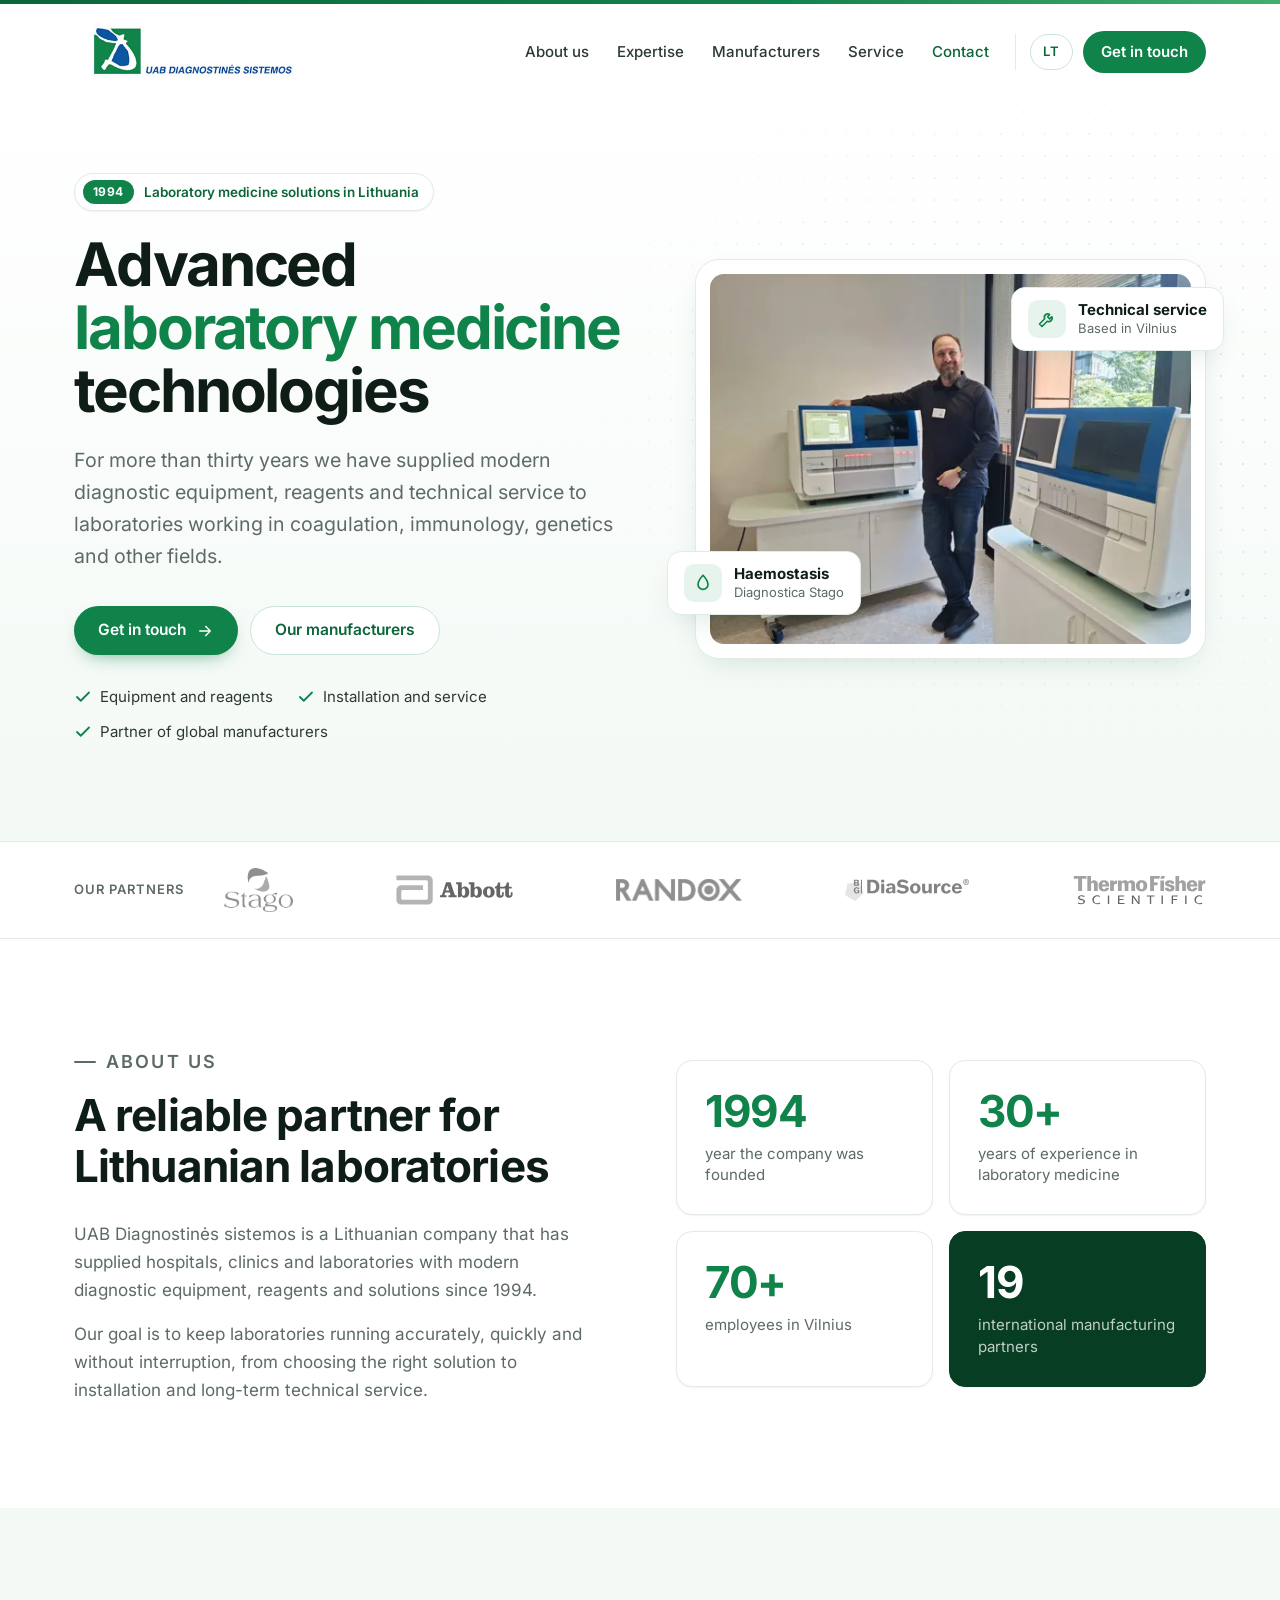
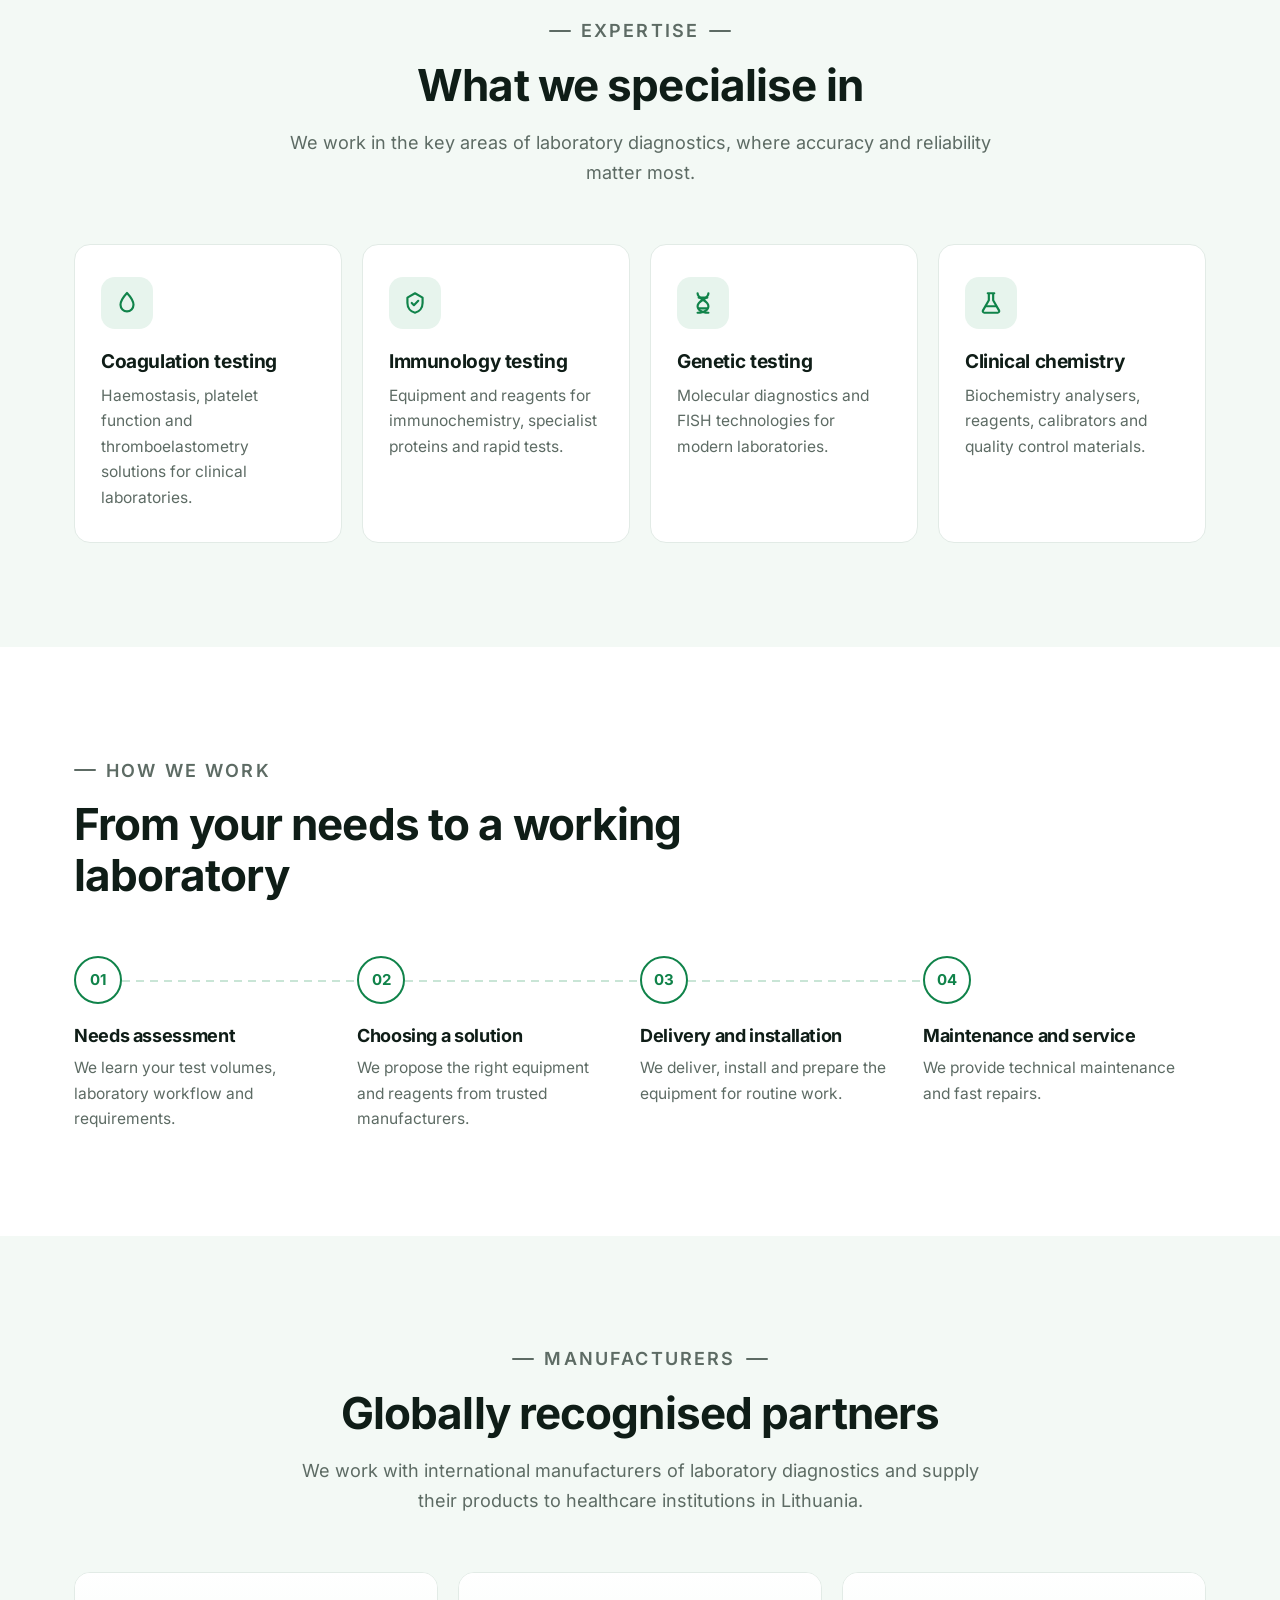
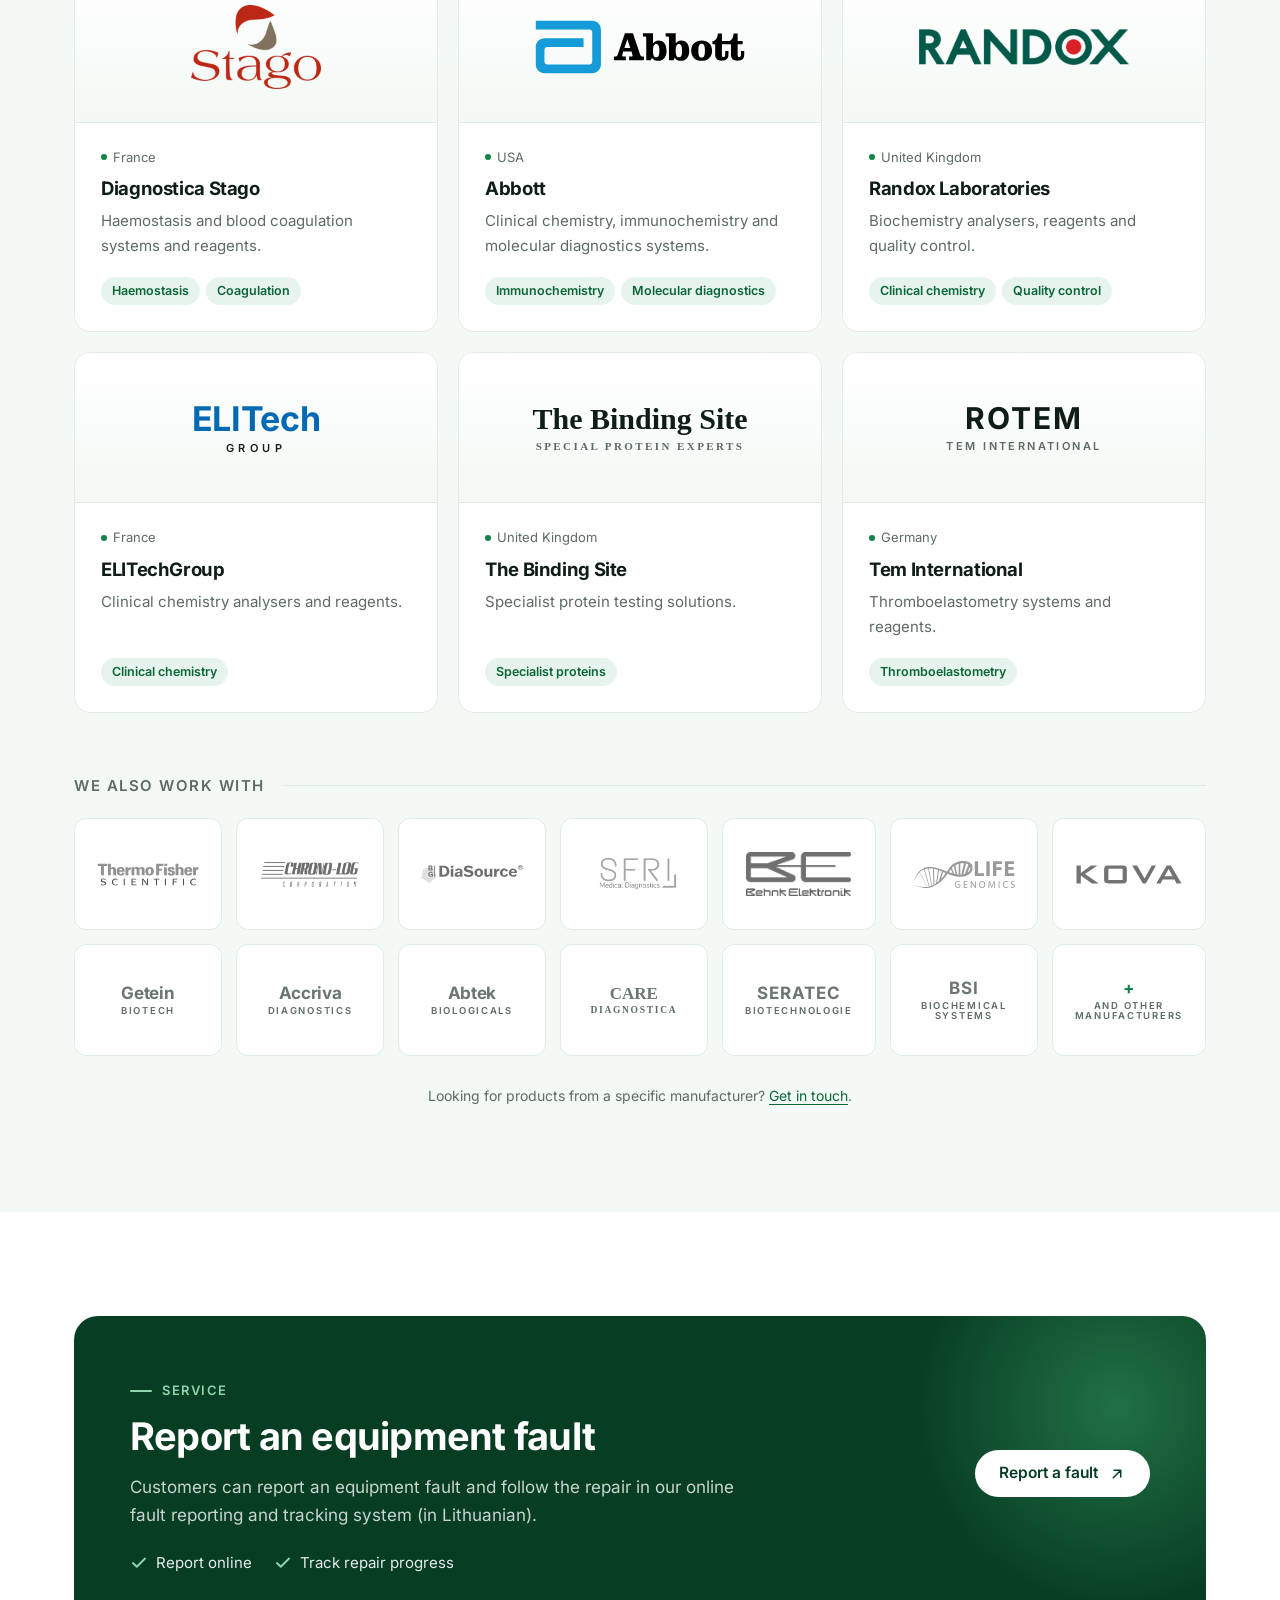
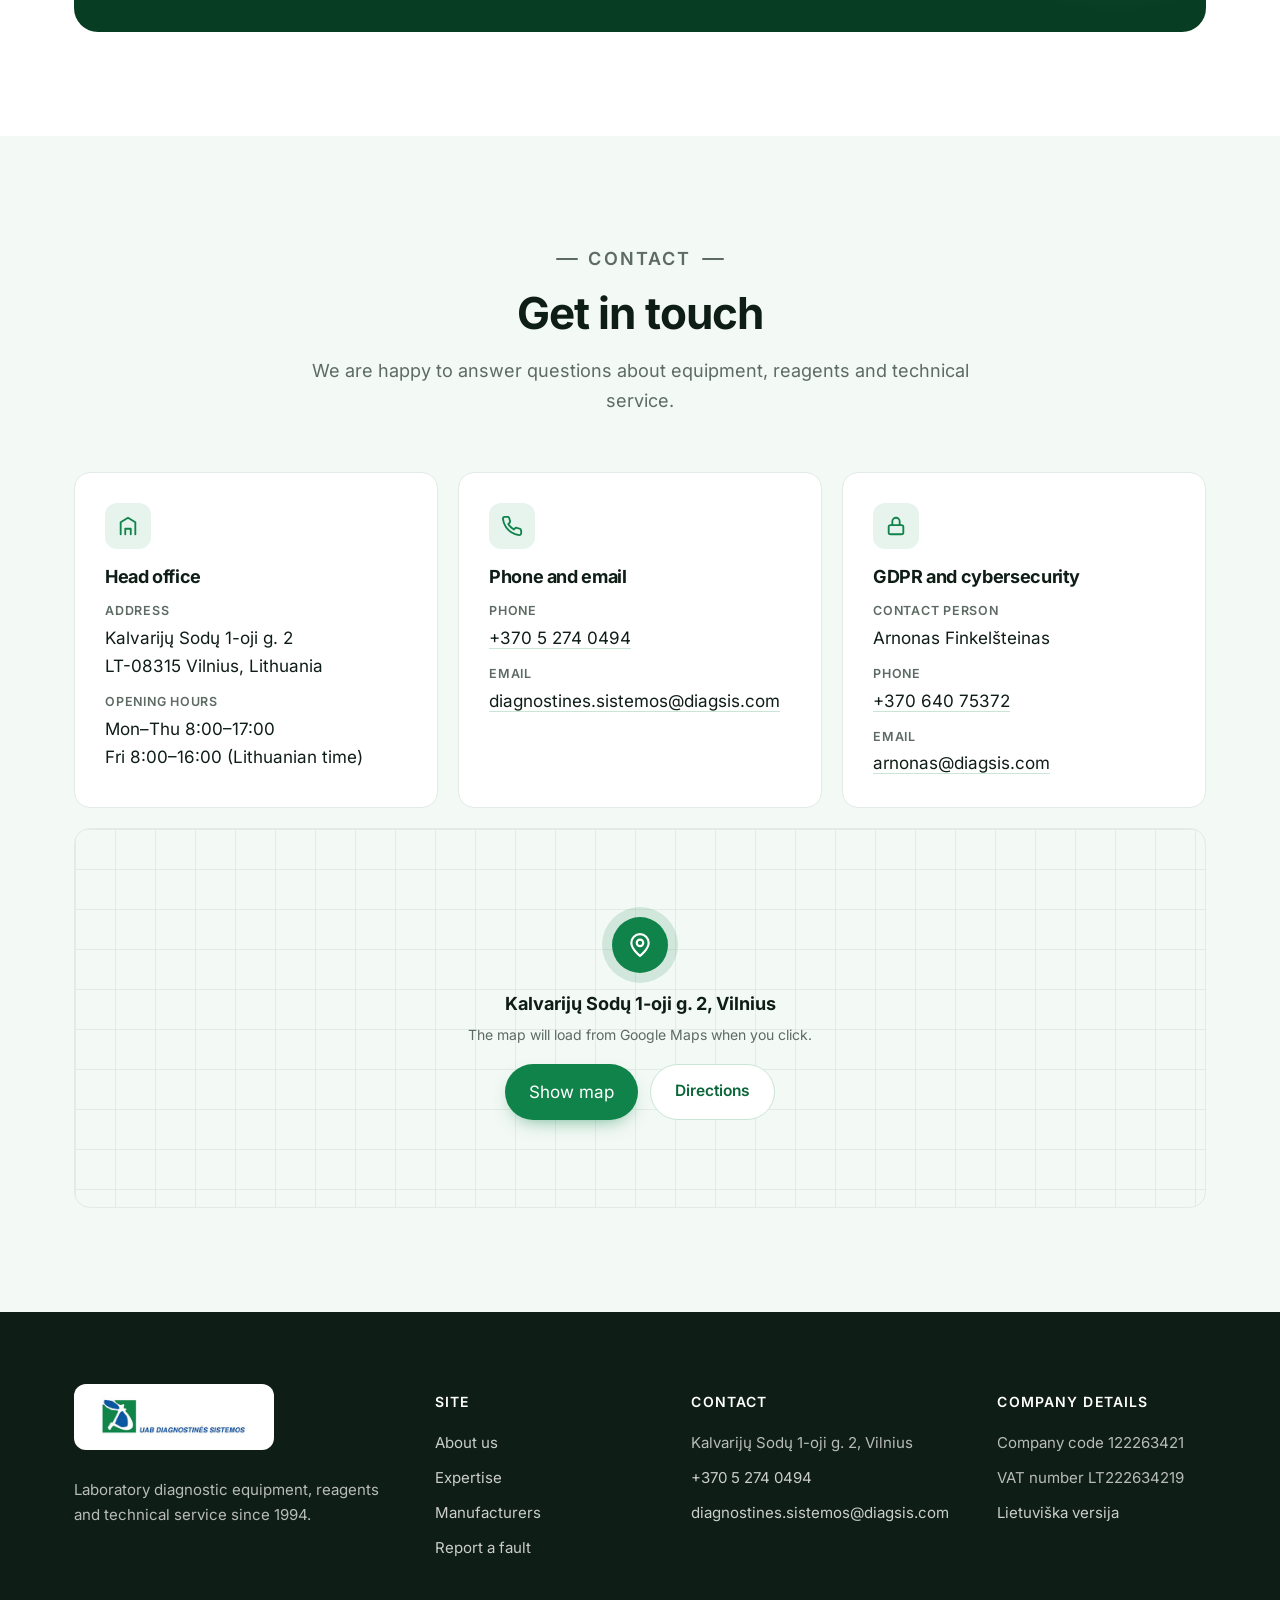
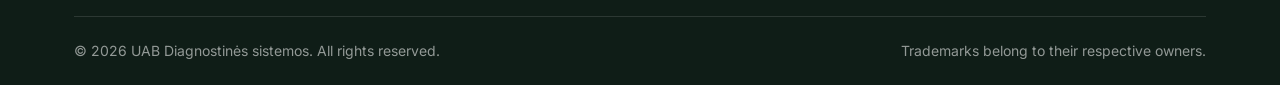
==== commit ecc1e4d6: "Inžinieriaus nuotrauka, dalijimosi paveikslėliai, faviconai - Viršuje vietoj piešinio – inžinieriaus" ====
--- a/en.html
+++ b/en.html
@@ -5,13 +5,16 @@
   <meta name="viewport" content="width=device-width, initial-scale=1">
   <title>Diagnostinės sistemos – Advanced laboratory medicine technologies</title>
   <meta name="description" content="Since 1994 we have supplied laboratory diagnostic equipment, reagents and technical service in Lithuania: coagulation, immunology, genetics and more. Partner of Stago, Abbott, Randox and other manufacturers.">
+  <!-- Peržiūros versija: pašalinti šią eilutę, kai svetainė bus patvirtinta -->
+  <meta name="robots" content="noindex, nofollow">
   <meta name="theme-color" content="#10834a">
   <link rel="canonical" href="https://diagsis.com/en.html">
   <link rel="alternate" hreflang="lt" href="https://diagsis.com/">
   <link rel="alternate" hreflang="en" href="https://diagsis.com/en.html">
   <link rel="alternate" hreflang="x-default" href="https://diagsis.com/">
-  <link rel="icon" type="image/png" href="img/favicon.png">
-  <link rel="apple-touch-icon" href="img/favicon.png">
+  <link rel="icon" href="img/favicon.ico" sizes="32x32">
+  <link rel="icon" type="image/png" href="img/favicon-32.png">
+  <link rel="apple-touch-icon" href="img/apple-touch-icon.png">
   <link rel="preload" href="fonts/inter-latin.woff2" as="font" type="font/woff2" crossorigin>
   <link rel="preload" href="fonts/inter-latin-ext.woff2" as="font" type="font/woff2" crossorigin>
   <meta property="og:type" content="website">
@@ -20,7 +23,11 @@
   <meta property="og:title" content="Advanced laboratory medicine technologies">
   <meta property="og:description" content="Laboratory diagnostic equipment, reagents and technical service since 1994.">
   <meta property="og:url" content="https://diagsis.com/en.html">
-  <meta property="og:image" content="https://diagsis.com/img/diagnostines-sistemos.jpg">
+  <meta property="og:image" content="https://diagsis.com/img/og-en.jpg">
+  <meta property="og:image:width" content="1200">
+  <meta property="og:image:height" content="630">
+  <meta property="og:image:alt" content="Diagnostinės sistemos engineer with STA Genesia coagulation analysers">
+  <meta name="twitter:card" content="summary_large_image">
   <link rel="stylesheet" href="css/style.css">
   <script type="application/ld+json">
   {
@@ -35,7 +42,6 @@
     "taxID": "122263421",
     "email": "diagnostines.sistemos@diagsis.com",
     "telephone": "+370 5 274 0494",
-    "faxNumber": "+370 5 277 7620",
     "address": {
       "@type": "PostalAddress",
       "streetAddress": "Kalvarijų Sodų 1-oji g. 2",
@@ -88,61 +94,18 @@
           </ul>
         </div>
 
-        <div class="hero-visual" aria-hidden="true">
+        <div class="hero-visual">
           <div class="panel">
-            <svg viewBox="0 0 520 400" role="presentation">
-              <defs>
-                <linearGradient id="hv-bg" x1="0" y1="0" x2="0" y2="1"><stop offset="0" stop-color="#f3f9f5"/><stop offset="1" stop-color="#e7f4ed"/></linearGradient>
-                <linearGradient id="hv-area" x1="0" y1="0" x2="0" y2="1"><stop offset="0" stop-color="#10834a" stop-opacity=".22"/><stop offset="1" stop-color="#10834a" stop-opacity="0"/></linearGradient>
-                <clipPath id="hv-clip"><rect width="520" height="400" rx="14"/></clipPath>
-              </defs>
-              <g clip-path="url(#hv-clip)">
-                <rect width="520" height="400" fill="url(#hv-bg)"/>
-                <rect width="520" height="44" fill="#fff"/>
-                <circle cx="24" cy="22" r="5" fill="#d8e6de"/><circle cx="42" cy="22" r="5" fill="#d8e6de"/><circle cx="60" cy="22" r="5" fill="#d8e6de"/>
-                <rect x="190" y="15" width="140" height="14" rx="7" fill="#eef5f1"/>
-                <rect x="22" y="64" width="300" height="200" rx="12" fill="#fff" stroke="#e2ebe6"/>
-                <rect x="40" y="82" width="90" height="9" rx="4.5" fill="#0f1d17" opacity=".85"/>
-                <rect x="40" y="98" width="60" height="7" rx="3.5" fill="#5d6b64" opacity=".35"/>
-                <g stroke="#e2ebe6" stroke-width="1"><path d="M40 140h264M40 175h264M40 210h264M40 245h264"/></g>
-                <path d="M40 240 C 110 238, 130 236, 160 205 S 210 130, 240 125 S 290 122, 304 122 L304 246 L40 246 Z" fill="url(#hv-area)"/>
-                <path d="M40 240 C 110 238, 130 236, 160 205 S 210 130, 240 125 S 290 122, 304 122" fill="none" stroke="#10834a" stroke-width="3" stroke-linecap="round"/>
-                <circle cx="187" cy="170" r="6" fill="#fff" stroke="#10834a" stroke-width="3"/>
-                <rect x="198" y="146" width="70" height="22" rx="6" fill="#073d23"/>
-                <rect x="208" y="154" width="50" height="6" rx="3" fill="#8fd6ad"/>
-                <rect x="340" y="64" width="158" height="200" rx="12" fill="#fff" stroke="#e2ebe6"/>
-                <rect x="360" y="90" width="22" height="130" rx="11" fill="#f3f9f5" stroke="#c9e5d6" stroke-width="2"/>
-                <rect x="362" y="150" width="18" height="68" rx="9" fill="#10834a"/>
-                <rect x="358" y="84" width="26" height="12" rx="4" fill="#0b6639"/>
-                <rect x="398" y="90" width="22" height="130" rx="11" fill="#f3f9f5" stroke="#c9e5d6" stroke-width="2"/>
-                <rect x="400" y="120" width="18" height="98" rx="9" fill="#3fae6f"/>
-                <rect x="396" y="84" width="26" height="12" rx="4" fill="#5d6b64"/>
-                <rect x="436" y="90" width="22" height="130" rx="11" fill="#f3f9f5" stroke="#c9e5d6" stroke-width="2"/>
-                <rect x="438" y="172" width="18" height="46" rx="9" fill="#8fd6ad"/>
-                <rect x="434" y="84" width="26" height="12" rx="4" fill="#0b6639"/>
-                <rect x="352" y="226" width="134" height="18" rx="5" fill="#e7f4ed"/>
-                <rect x="22" y="282" width="150" height="96" rx="12" fill="#fff" stroke="#e2ebe6"/>
-                <circle cx="52" cy="312" r="14" fill="#e7f4ed"/><path d="M46 312l4 4 8-8" stroke="#10834a" stroke-width="2.5" fill="none" stroke-linecap="round" stroke-linejoin="round"/>
-                <rect x="40" y="340" width="100" height="9" rx="4.5" fill="#0f1d17" opacity=".8"/>
-                <rect x="40" y="356" width="70" height="7" rx="3.5" fill="#5d6b64" opacity=".35"/>
-                <rect x="185" y="282" width="150" height="96" rx="12" fill="#fff" stroke="#e2ebe6"/>
-                <g transform="translate(203 298)" stroke="#10834a" stroke-width="2.5" fill="none" stroke-linecap="round">
-                  <path d="M0 0c0 12 24 12 24 24M24 0C24 12 0 12 0 24"/><path d="M4 6h16M4 18h16" stroke="#8fd6ad"/>
-                </g>
-                <rect x="203" y="340" width="96" height="9" rx="4.5" fill="#0f1d17" opacity=".8"/>
-                <rect x="203" y="356" width="60" height="7" rx="3.5" fill="#5d6b64" opacity=".35"/>
-                <rect x="348" y="282" width="150" height="96" rx="12" fill="#073d23"/>
-                <rect x="366" y="304" width="44" height="22" rx="4" fill="#8fd6ad" opacity=".9"/>
-                <rect x="366" y="340" width="96" height="9" rx="4.5" fill="#fff" opacity=".9"/>
-                <rect x="366" y="356" width="64" height="7" rx="3.5" fill="#fff" opacity=".4"/>
-              </g>
-            </svg>
-          </div>
-          <div class="float f1">
+            <picture>
+              <source type="image/webp" srcset="img/inzinierius-520.webp 520w, img/inzinierius-1040.webp 1040w" sizes="(max-width: 940px) 92vw, 520px">
+              <img src="img/inzinierius-1040.jpg" srcset="img/inzinierius-520.jpg 520w, img/inzinierius-1040.jpg 1040w" sizes="(max-width: 940px) 92vw, 520px" width="1040" height="800" alt="Diagnostinės sistemos engineer with STA Genesia coagulation analysers" fetchpriority="high">
+            </picture>
+          </div>
+          <div class="float f1" aria-hidden="true">
             <i><svg viewBox="0 0 24 24" fill="none" stroke="currentColor" stroke-width="2" stroke-linecap="round" stroke-linejoin="round"><path d="M12 2.7s6 6.4 6 11a6 6 0 0 1-12 0c0-4.6 6-11 6-11z"/></svg></i>
             <div><b>Haemostasis</b><span>Diagnostica Stago</span></div>
           </div>
-          <div class="float f2">
+          <div class="float f2" aria-hidden="true">
             <i><svg viewBox="0 0 24 24" fill="none" stroke="currentColor" stroke-width="2" stroke-linecap="round" stroke-linejoin="round"><path d="M14.7 6.3a4 4 0 0 0-5.4 5.4L3 18l3 3 6.3-6.3a4 4 0 0 0 5.4-5.4l-2.5 2.5-2.5-2.5 2.5-2.5z"/></svg></i>
             <div><b>Technical service</b><span>Based in Vilnius</span></div>
           </div>
@@ -156,8 +119,8 @@
         <ul>
           <li><img class="lg" src="img/gamintojai/stago.png" alt="Stago" width="195" height="126"></li>
           <li><img src="img/gamintojai/abbott.svg" alt="Abbott" width="120" height="30"></li>
-          <li><img src="img/gamintojai/randox.png" alt="Randox" width="171" height="30" style="height:22px"></li>
-          <li><img src="img/gamintojai/diasource.svg" alt="DIAsource ImmunoAssays" width="170" height="30" style="height:22px"></li>
+          <li><img src="img/gamintojai/randox.png" alt="Randox" width="171" height="30" class="sm"></li>
+          <li><img src="img/gamintojai/diasource.svg" alt="DIAsource ImmunoAssays" width="170" height="30" class="sm"></li>
           <li><img src="img/gamintojai/thermofisher.svg" alt="Thermo Fisher Scientific" width="133" height="30"></li>
         </ul>
       </div>
@@ -299,18 +262,18 @@
           <ul class="logo-grid">
             <li><img src="img/gamintojai/thermofisher.svg" alt="Thermo Fisher Scientific" loading="lazy"><span class="name">Thermo Fisher Scientific</span></li>
             <li><img src="img/gamintojai/chronolog.png" alt="Chrono-log" loading="lazy"><span class="name">Chrono-log</span></li>
-            <li><img src="img/gamintojai/diasource.svg" alt="DIAsource ImmunoAssays" loading="lazy" style="max-height:28px"><span class="name">DIAsource ImmunoAssays</span></li>
+            <li><img src="img/gamintojai/diasource.svg" alt="DIAsource ImmunoAssays" loading="lazy" class="sm"><span class="name">DIAsource ImmunoAssays</span></li>
             <li><img src="img/gamintojai/sfri.png" alt="SFRI" loading="lazy"><span class="name">SFRI</span></li>
             <li><img src="img/gamintojai/behnk.png" alt="Behnk Elektronik" loading="lazy"><span class="name">Behnk Elektronik</span></li>
             <li><img src="img/gamintojai/lifegenomics.svg" alt="Life Genomics" loading="lazy"><span class="name">Life Genomics</span></li>
-            <li><img src="img/gamintojai/kova.svg" alt="KOVA International" loading="lazy" style="max-height:34px"><span class="name">KOVA International</span></li>
+            <li><img src="img/gamintojai/kova.svg" alt="KOVA International" loading="lazy" class="md"><span class="name">KOVA International</span></li>
             <li><div class="wordmark">Getein<small>Biotech</small></div></li>
             <li><div class="wordmark">Accriva<small>Diagnostics</small></div></li>
             <li><div class="wordmark">Abtek<small>Biologicals</small></div></li>
             <li><div class="wordmark wm-serif">CARE<small>diagnostica</small></div></li>
             <li><div class="wordmark wm-caps">Seratec<small>Biotechnologie</small></div></li>
             <li><div class="wordmark wm-caps">BSI<small>Biochemical Systems</small></div></li>
-            <li><div class="wordmark" style="color:var(--green)">+<small>and other manufacturers</small></div></li>
+            <li><div class="wordmark more">+<small>and other manufacturers</small></div></li>
           </ul>
           <p class="partners-note">Looking for products from a specific manufacturer? <a href="#kontaktai">Get in touch</a>.</p>
         </div>
@@ -329,7 +292,7 @@
               <li><svg viewBox="0 0 24 24" fill="none" stroke="currentColor" stroke-width="2.4" stroke-linecap="round" stroke-linejoin="round" aria-hidden="true"><path d="M20 6 9 17l-5-5"/></svg>Track repair progress</li>
             </ul>
           </div>
-          <a class="btn btn-light" href="http://diagsis.com/egkrks/" target="_blank" rel="noopener">Report a fault
+          <a class="btn btn-light" href="https://diagsis.com/egkrks/" target="_blank" rel="noopener">Report a fault
             <svg viewBox="0 0 24 24" fill="none" stroke="currentColor" stroke-width="2" stroke-linecap="round" stroke-linejoin="round" aria-hidden="true"><path d="M7 17 17 7M8 7h9v9"/></svg></a>
         </div>
       </div>
@@ -356,7 +319,6 @@
             <h3>Phone and email</h3>
             <dl>
               <div><dt>Phone</dt><dd><a href="tel:+37052740494">+370 5 274 0494</a></dd></div>
-              <div><dt>Fax</dt><dd>+370 5 277 7620</dd></div>
               <div><dt>Email</dt><dd><a href="mailto:diagnostines.sistemos@diagsis.com">diagnostines.sistemos@diagsis.com</a></dd></div>
             </dl>
           </div>
--- a/css/style.css
+++ b/css/style.css
@@ -150,6 +150,7 @@
 .hero-points svg { width: 18px; height: 18px; color: var(--green); flex: none; }
 .hero-visual { position: relative; }
 .hero-visual .panel { background: #fff; border: 1px solid var(--line); border-radius: 24px; box-shadow: var(--shadow); padding: 14px; }
+.hero-visual .panel img { display: block; width: 100%; height: auto; border-radius: 14px; }
 .hero-visual .float {
   position: absolute; display: flex; align-items: center; gap: 12px; background: #fff; border: 1px solid var(--line);
   border-radius: 14px; padding: 12px 16px; box-shadow: var(--shadow); font-size: 14px; line-height: 1.3;
@@ -175,6 +176,7 @@
 .trust ul { flex: 1; display: flex; align-items: center; justify-content: space-between; gap: 32px; list-style: none; margin: 0; padding: 0; }
 .trust img { height: 30px; width: auto; filter: grayscale(1); opacity: .6; transition: filter .25s, opacity .25s; }
 .trust img.lg { height: 44px; }
+.trust img.sm { height: 22px; }
 .trust img:hover { filter: none; opacity: 1; }
 @media (max-width: 940px) {
   .trust .wrap { flex-direction: column; gap: 18px; }
@@ -289,6 +291,9 @@
 .logo-grid .wordmark { font-size: 17px; color: #6b7671; transition: color .3s; }
 .logo-grid .wordmark small { font-size: 9.5px; letter-spacing: .18em; margin-top: 4px; }
 .logo-grid li:hover .wordmark { color: var(--green-dark); }
+.logo-grid img.sm { max-height: 28px; }
+.logo-grid img.md { max-height: 34px; }
+.logo-grid .wordmark.more, .logo-grid li:hover .wordmark.more { color: var(--green); }
 .logo-grid .name {
   position: absolute; left: 50%; bottom: 8px; transform: translate(-50%, 4px); font-size: 11.5px; color: var(--muted);
   white-space: nowrap; opacity: 0; transition: opacity .25s, transform .25s;
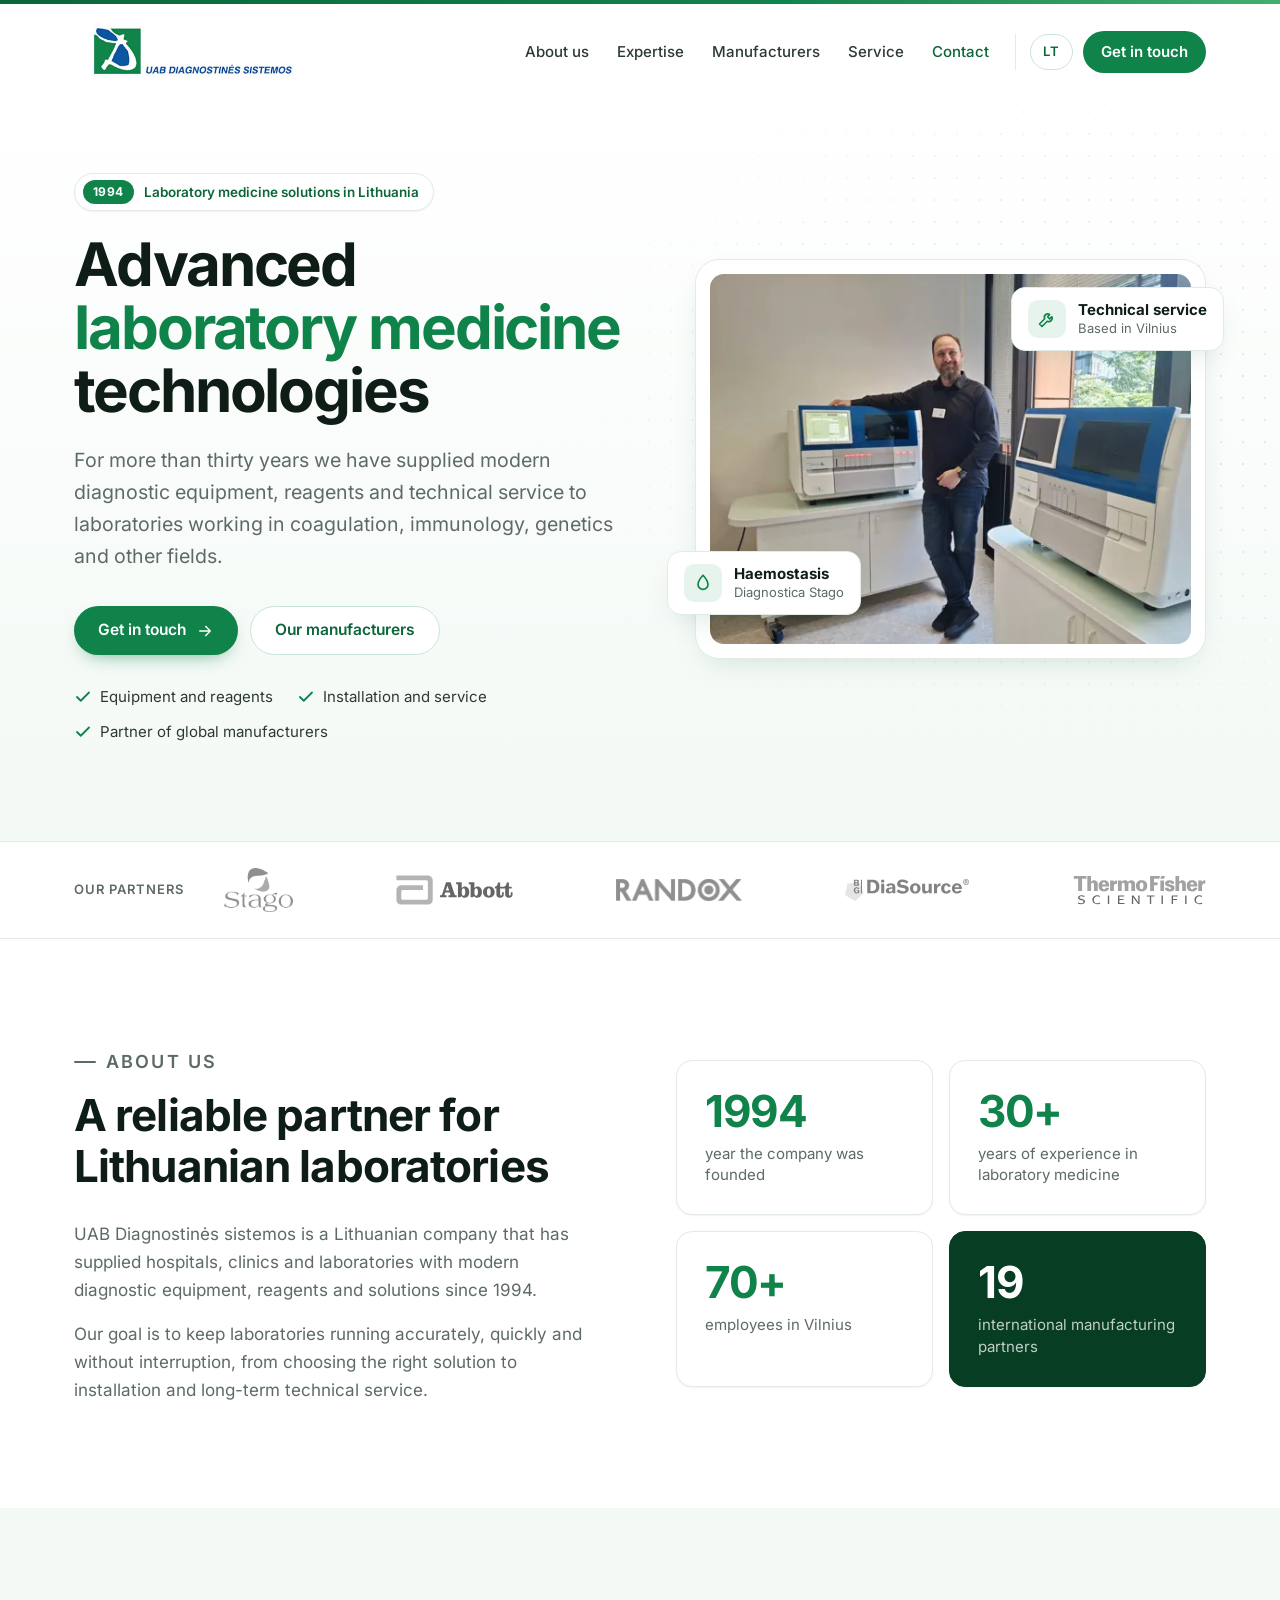
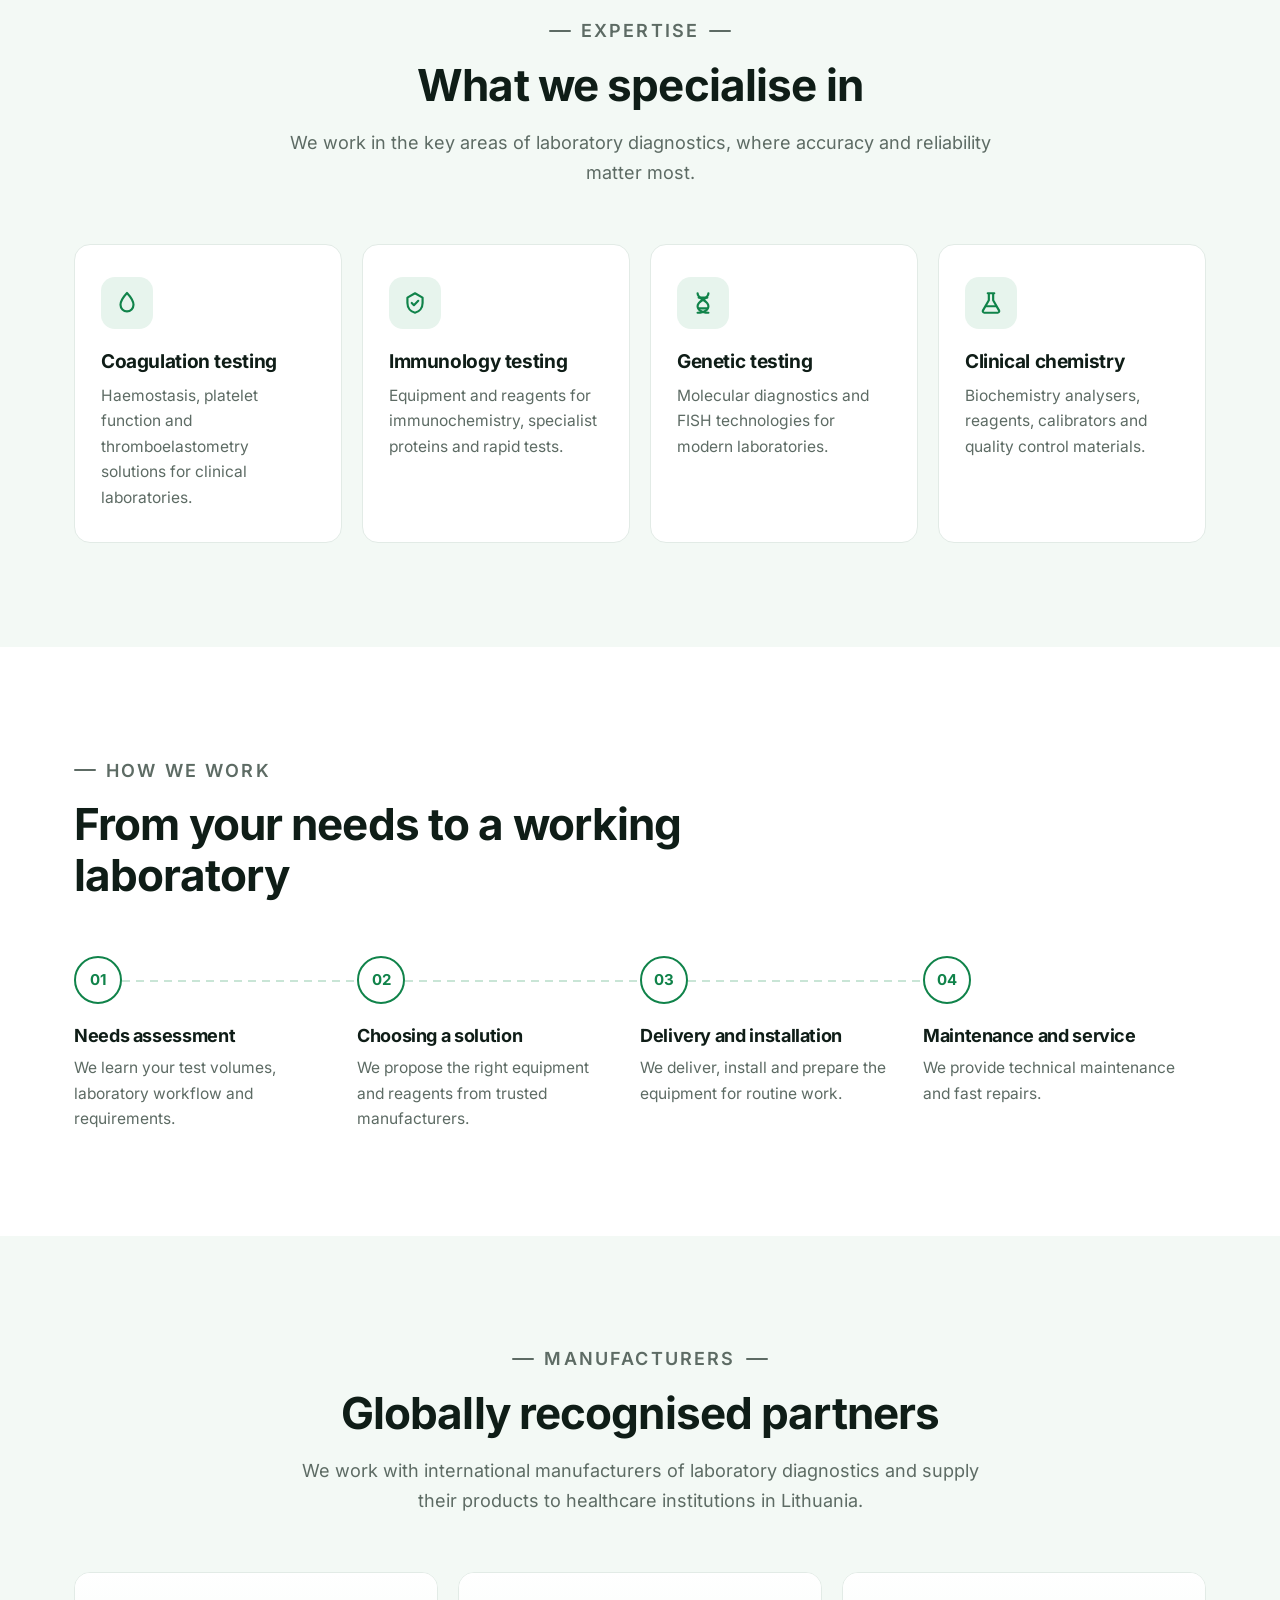
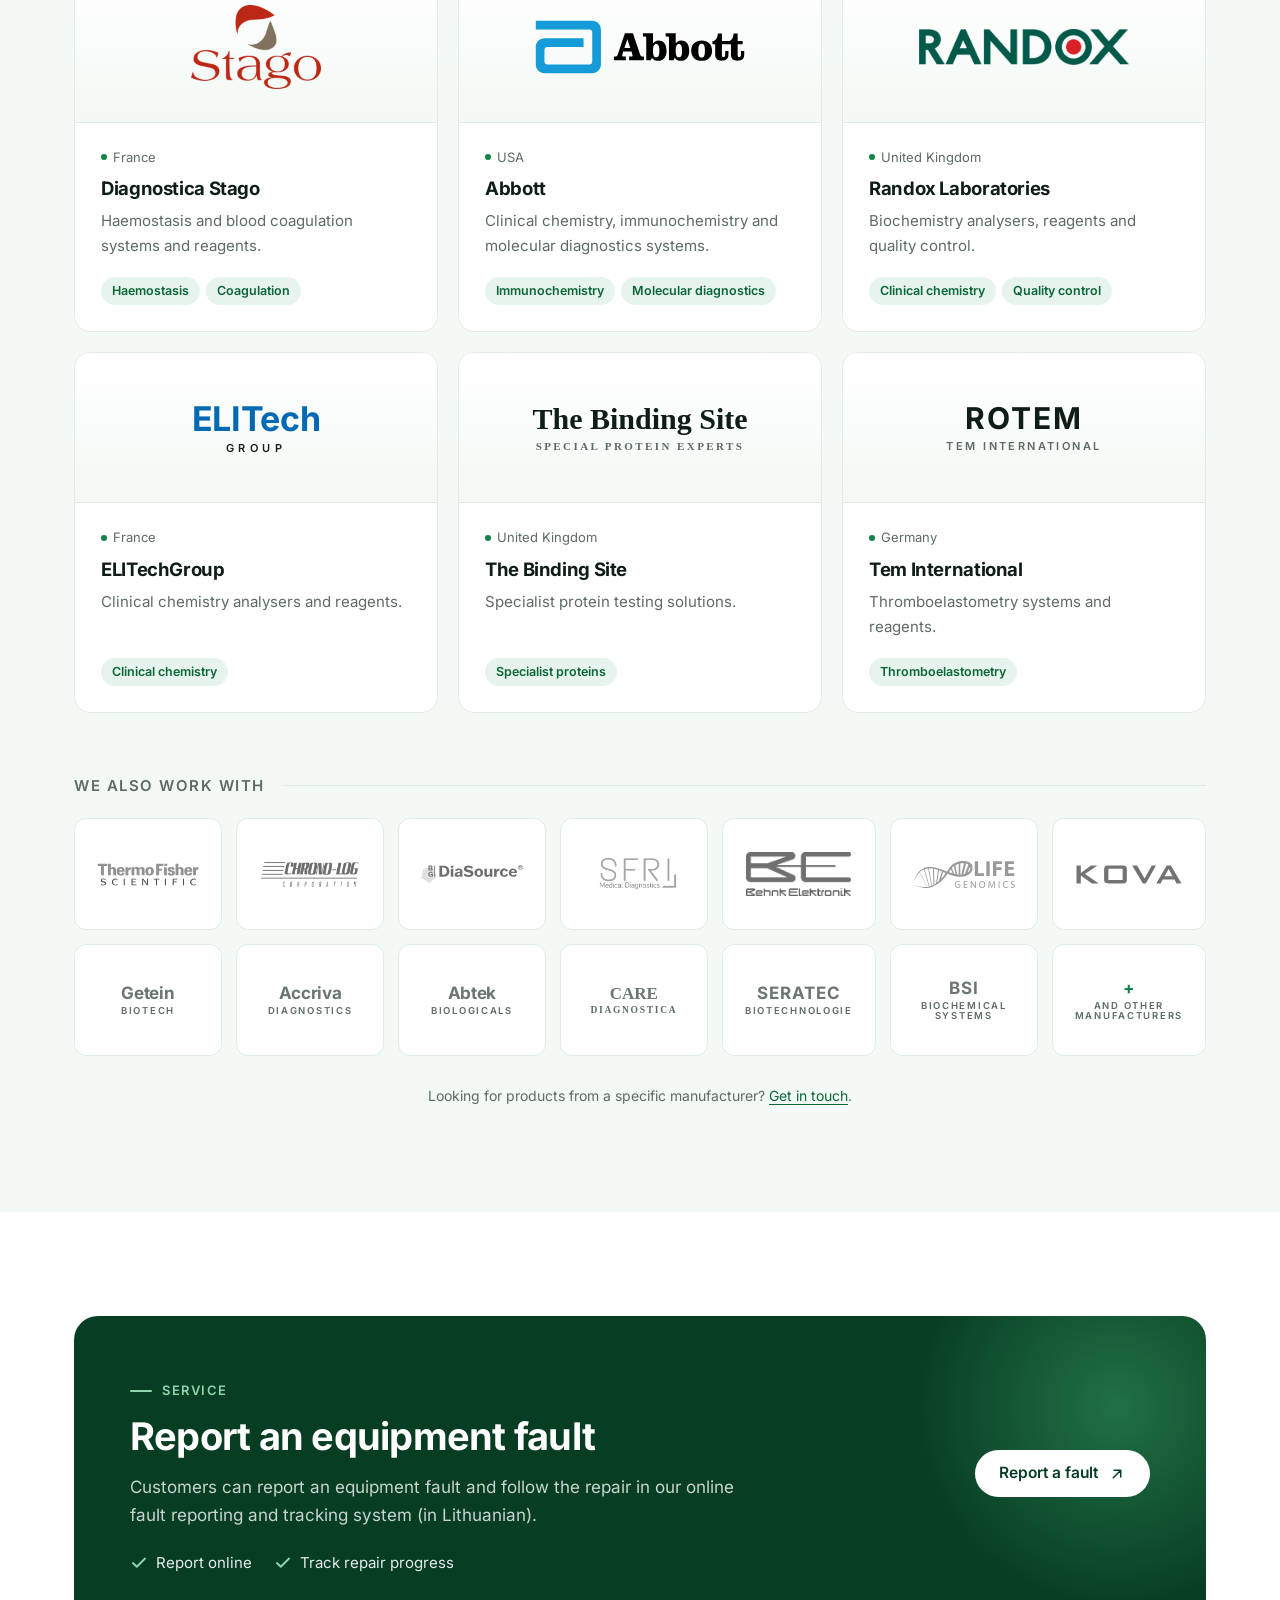
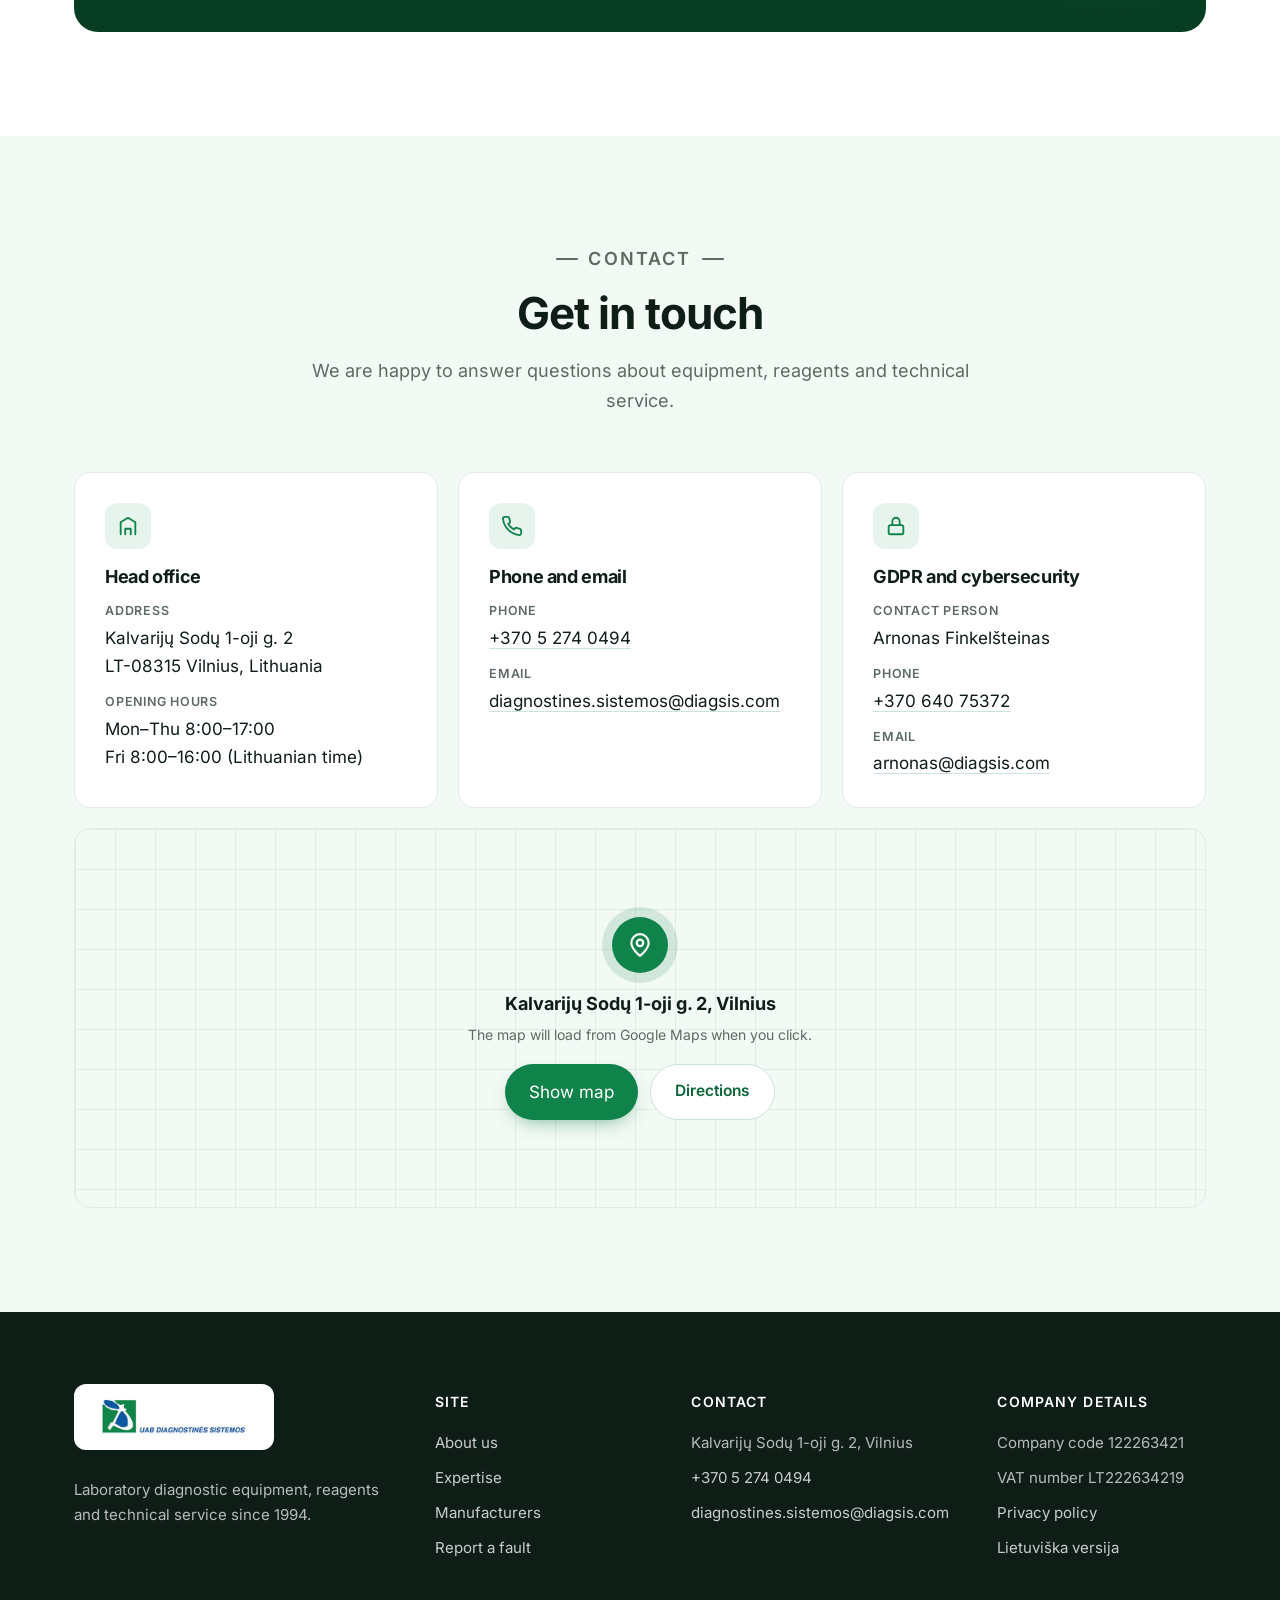
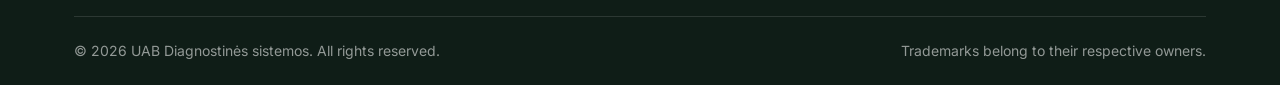
==== commit 1b95a580: "Privatumo politikos puslapis (LT ir EN) - privatumas.html ir privacy.html – juodraštis, neaiškūs pun" ====
--- a/en.html
+++ b/en.html
@@ -379,6 +379,7 @@
           <ul>
             <li>Company code 122263421</li>
             <li>VAT number LT222634219</li>
+            <li><a href="privacy.html">Privacy policy</a></li>
             <li><a href="index.html" hreflang="lt" lang="lt">Lietuviška versija</a></li>
           </ul>
         </div>
--- a/css/style.css
+++ b/css/style.css
@@ -377,3 +377,18 @@
 /* ELITech tekstinis ženklas */
 .wordmark.wm-elitech { font-size: 34px; letter-spacing: -.01em; color: #0069b3; }
 .wordmark.wm-elitech small { color: #1d1d1b; letter-spacing: .4em; }
+
+/* ---------- Privatumo politika ---------- */
+.legal .wrap { max-width: 860px; }
+.legal h1 { font-size: clamp(34px, 4.4vw, 52px); margin-bottom: 14px; }
+.legal .section-head { margin-bottom: 40px; }
+.legal h2 { font-size: clamp(22px, 2.4vw, 27px); margin: 48px 0 14px; }
+.legal p, .legal ul { margin: 0 0 14px; }
+.legal ul { padding-left: 22px; }
+.legal li { margin-bottom: 6px; }
+.table-wrap { overflow-x: auto; margin: 22px 0 8px; border: 1px solid var(--line); border-radius: var(--radius-sm); }
+.legal table { width: 100%; min-width: 720px; border-collapse: collapse; font-size: 15px; line-height: 1.5; }
+.legal th, .legal td { text-align: left; vertical-align: top; padding: 12px 14px; border-bottom: 1px solid var(--line); }
+.legal th { background: var(--green-tint); color: var(--ink); font-weight: 600; }
+.legal tr:last-child td { border-bottom: 0; }
+.legal mark.todo { background: #fff1b8; color: #6b4e00; font-size: .8em; font-weight: 700; padding: 1px 6px; border-radius: 4px; }
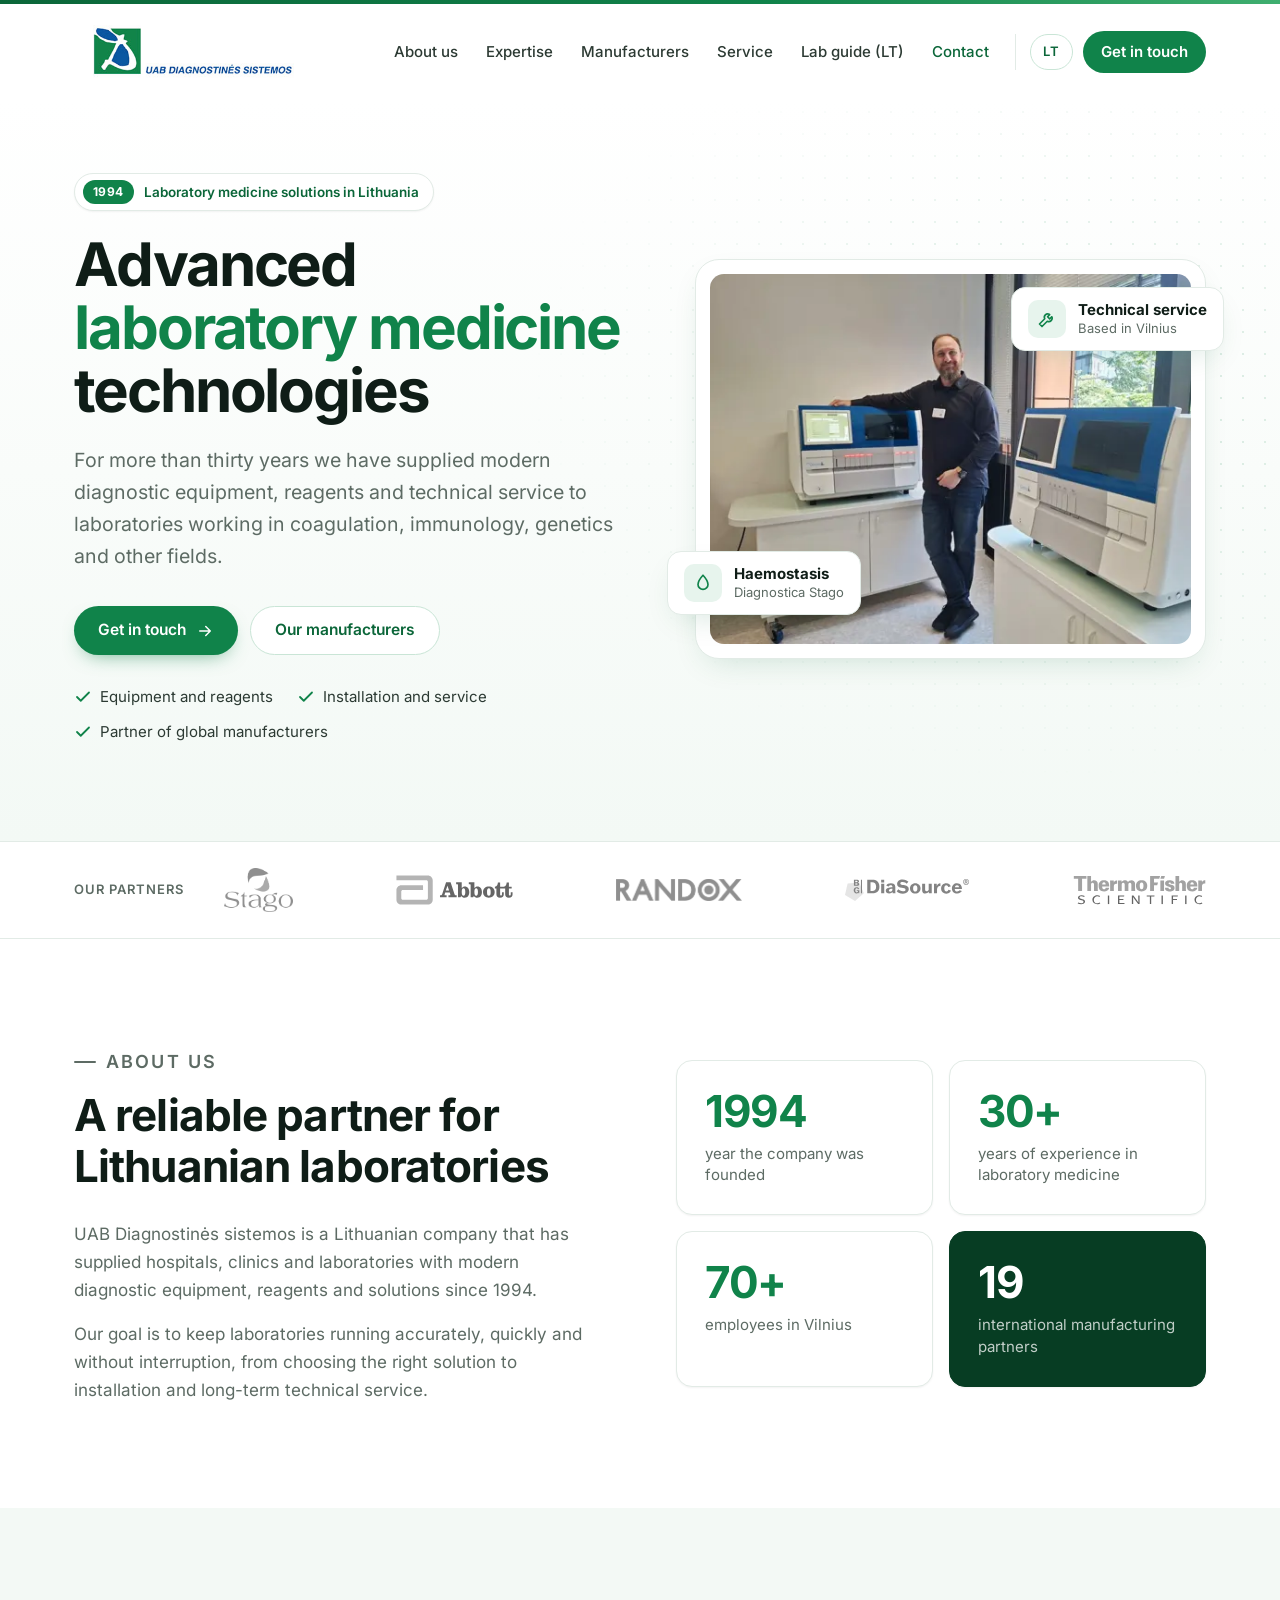
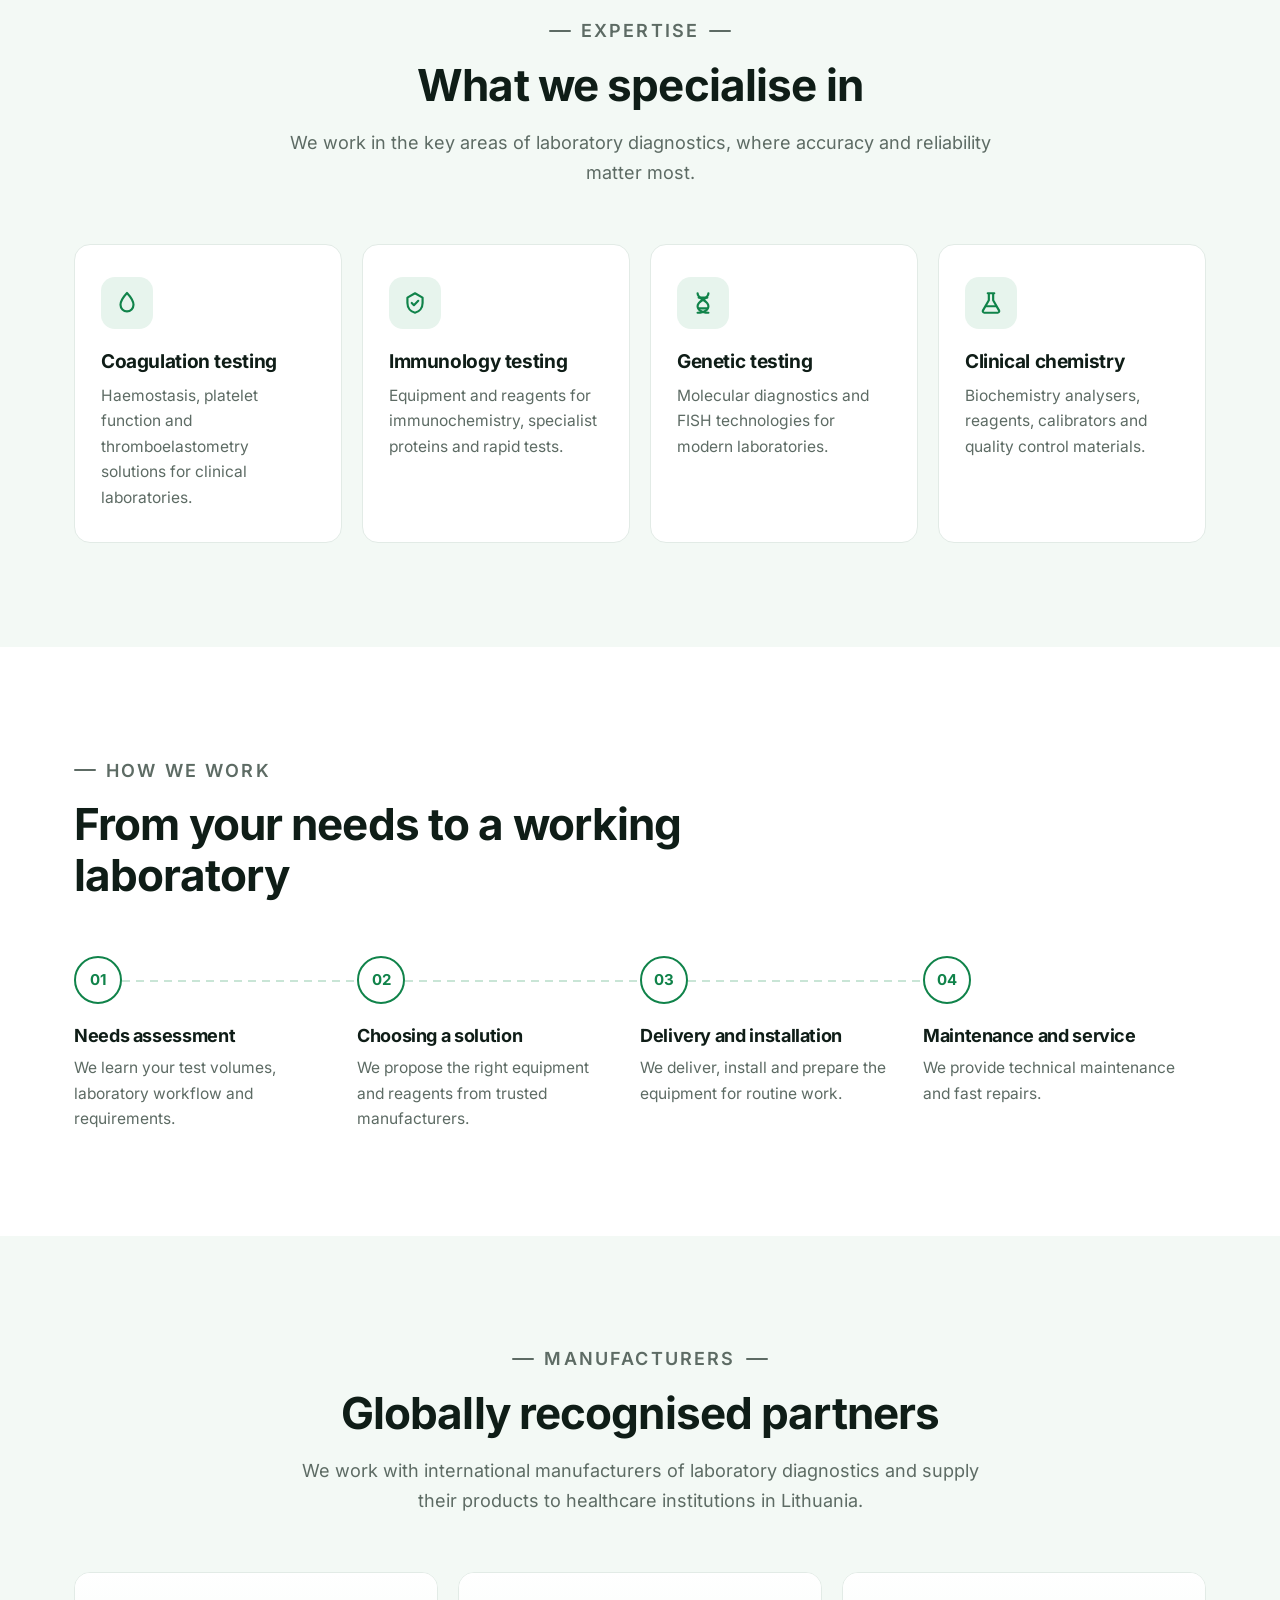
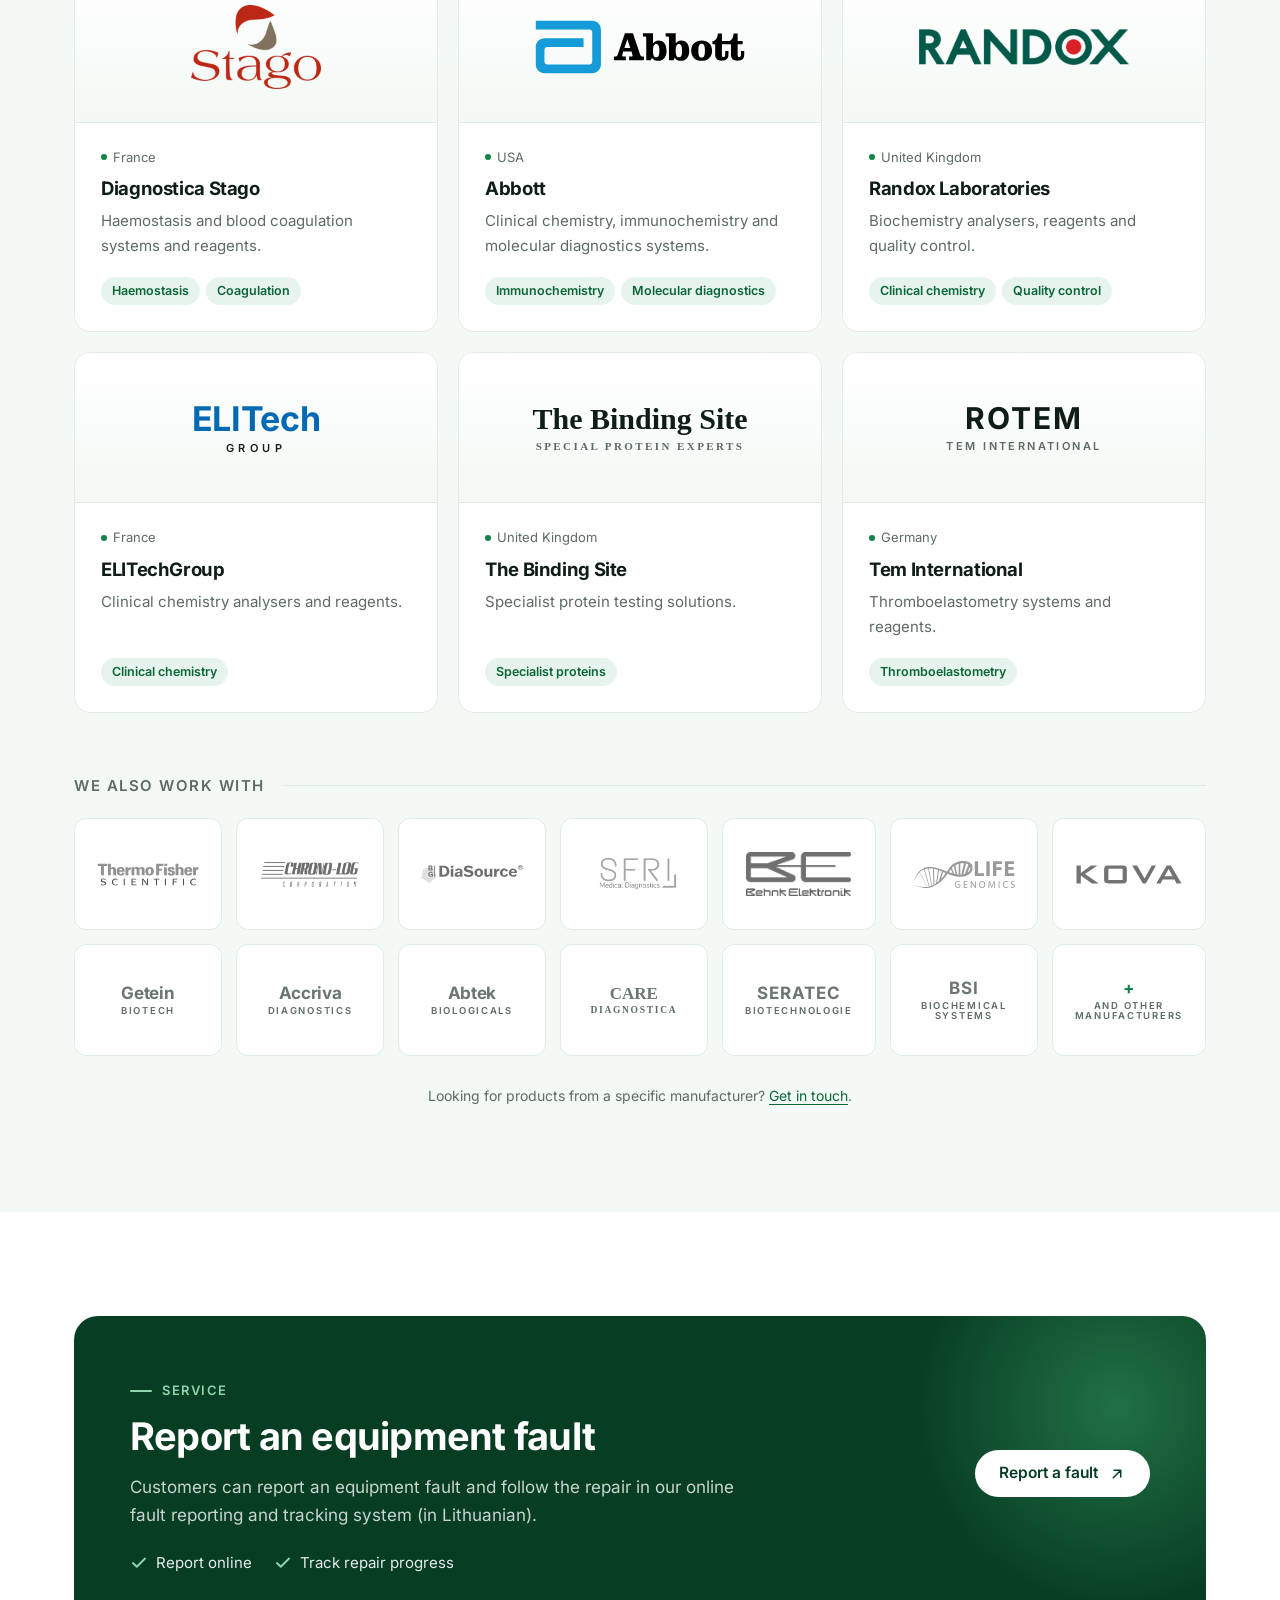
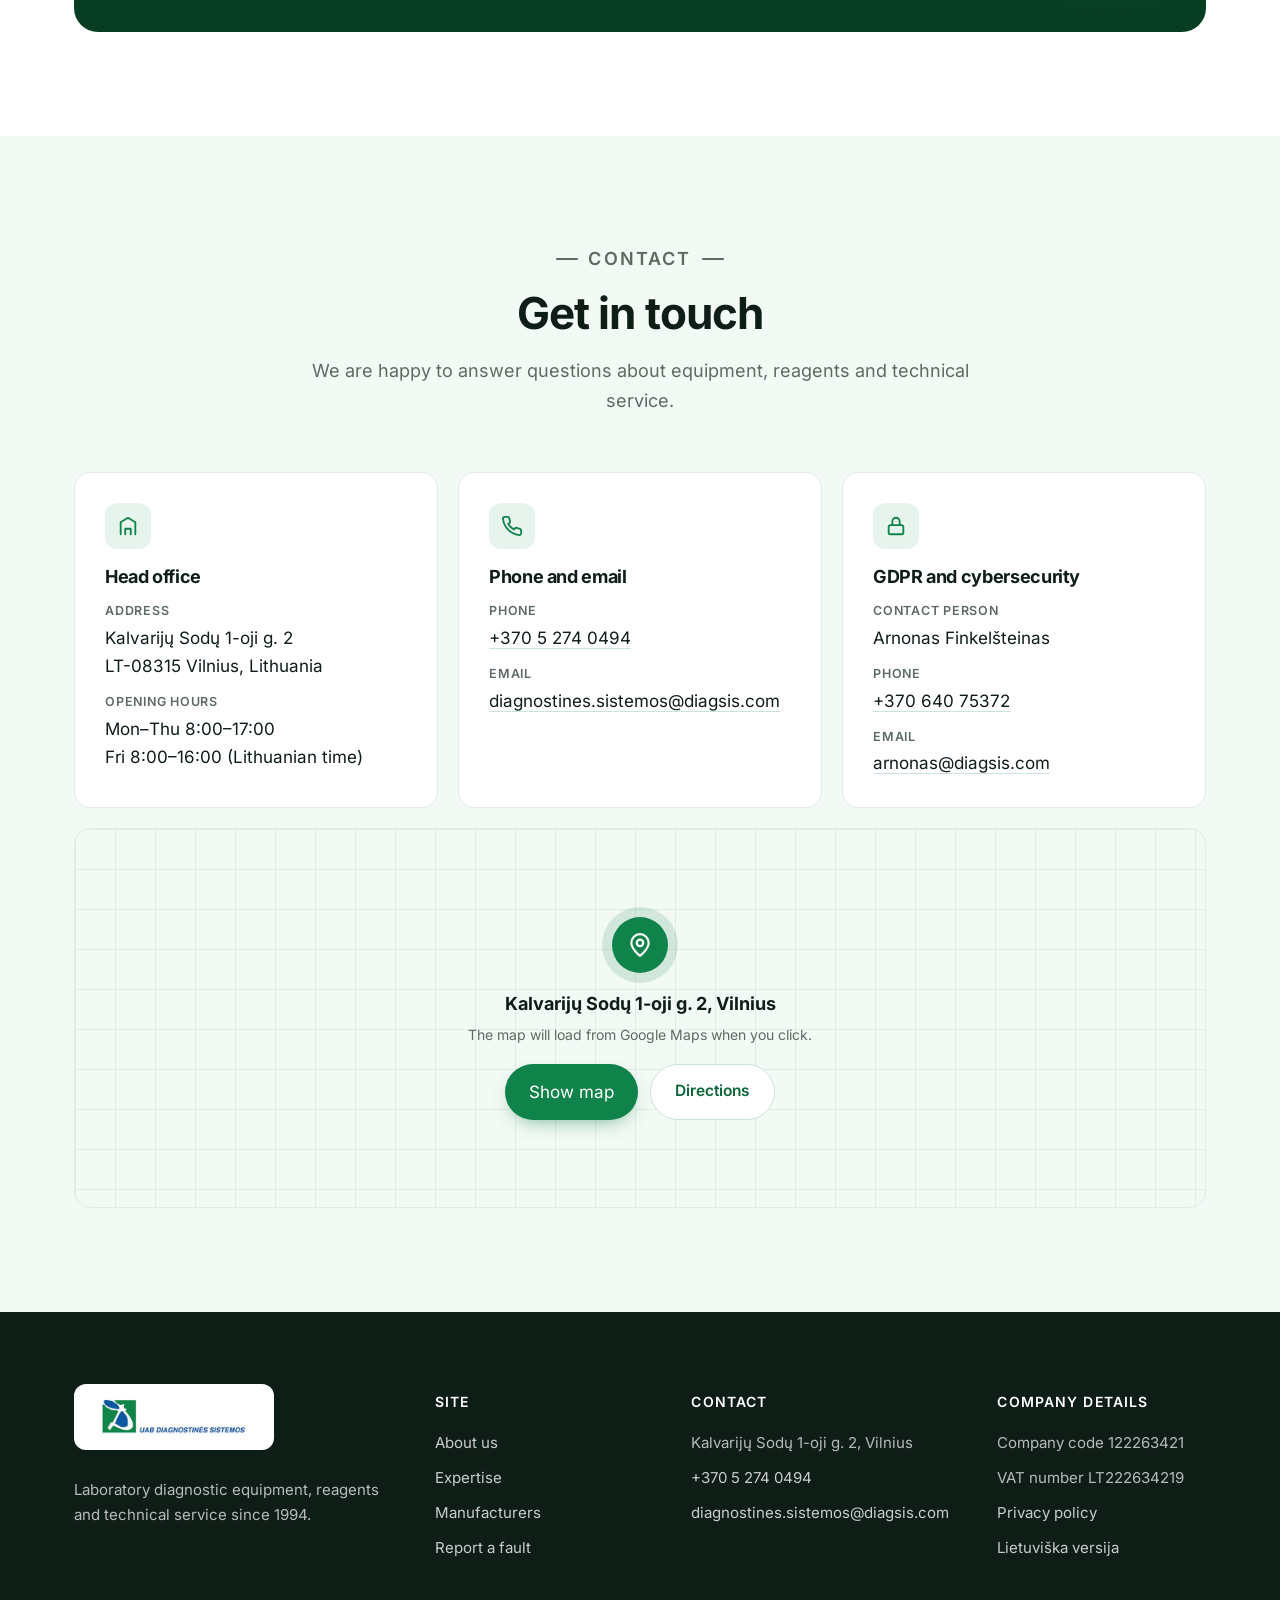
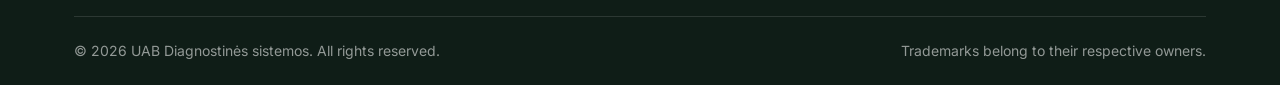
==== commit e4f1d09f: "Meniu: nuoroda į laboratorinį gidą visuose puslapiuose Co-Authored-By: Claude Opus 5 <noreply@anthro" ====
--- a/en.html
+++ b/en.html
@@ -5,8 +5,6 @@
   <meta name="viewport" content="width=device-width, initial-scale=1">
   <title>Diagnostinės sistemos – Advanced laboratory medicine technologies</title>
   <meta name="description" content="Since 1994 we have supplied laboratory diagnostic equipment, reagents and technical service in Lithuania: coagulation, immunology, genetics and more. Partner of Stago, Abbott, Randox and other manufacturers.">
-  <!-- Peržiūros versija: pašalinti šią eilutę, kai svetainė bus patvirtinta -->
-  <meta name="robots" content="noindex, nofollow">
   <meta name="theme-color" content="#10834a">
   <link rel="canonical" href="https://diagsis.com/en.html">
   <link rel="alternate" hreflang="lt" href="https://diagsis.com/">
@@ -68,6 +66,7 @@
         <li><a href="#sritys">Expertise</a></li>
         <li><a href="#gamintojai">Manufacturers</a></li>
         <li><a href="#gedimai">Service</a></li>
+        <li><a href="gidas.html" hreflang="lt">Lab guide (LT)</a></li>
         <li><a href="#kontaktai">Contact</a></li>
         <li class="lang"><a href="index.html" hreflang="lt" lang="lt" aria-label="Lietuviška versija">LT</a></li>
         <li class="cta-link"><a href="#kontaktai">Get in touch</a></li>
--- a/css/style.css
+++ b/css/style.css
@@ -391,4 +391,3 @@
 .legal th, .legal td { text-align: left; vertical-align: top; padding: 12px 14px; border-bottom: 1px solid var(--line); }
 .legal th { background: var(--green-tint); color: var(--ink); font-weight: 600; }
 .legal tr:last-child td { border-bottom: 0; }
-.legal mark.todo { background: #fff1b8; color: #6b4e00; font-size: .8em; font-weight: 700; padding: 1px 6px; border-radius: 4px; }
